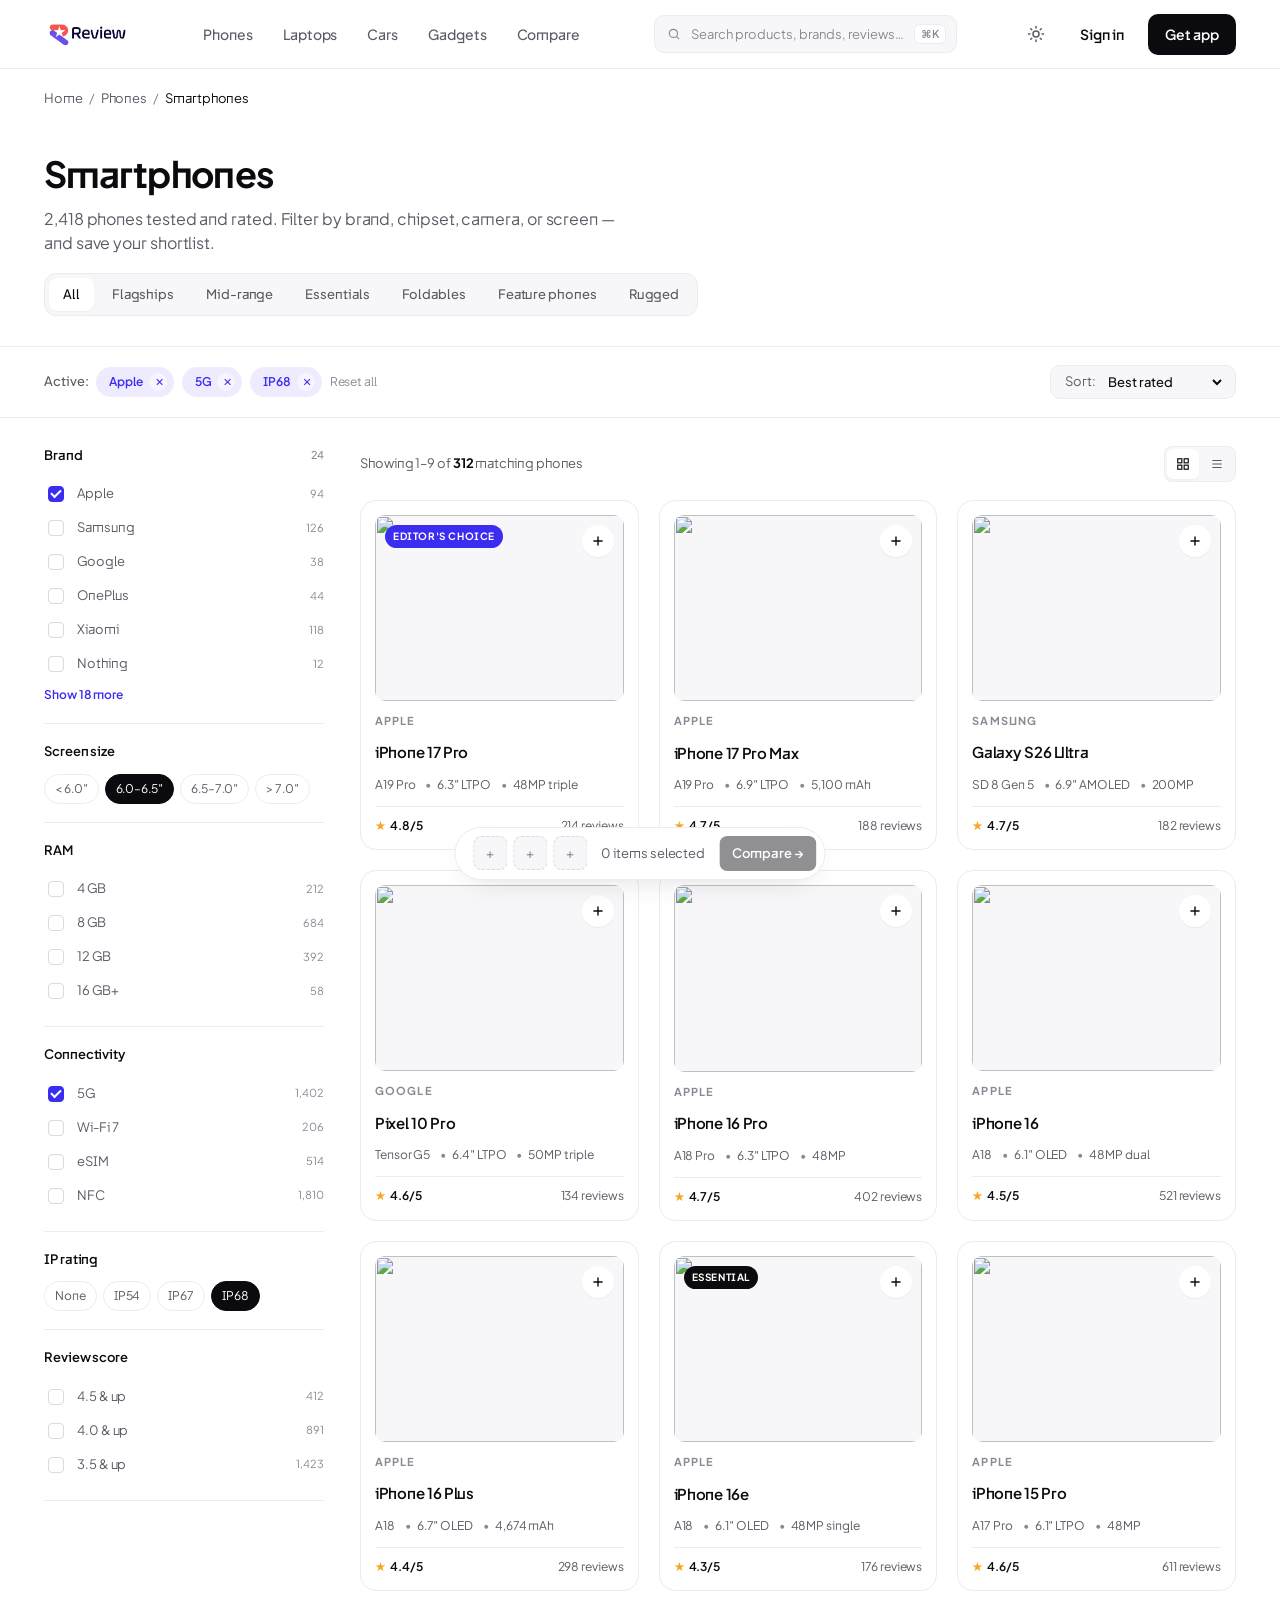
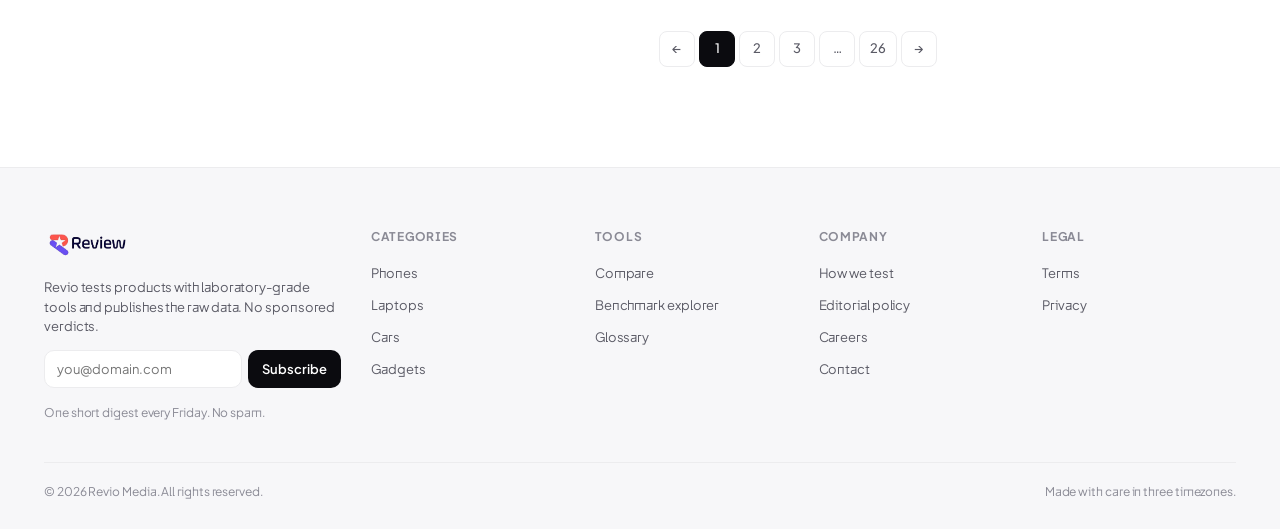
==== category.html @ f2c26a6f "push to live" ====
<!DOCTYPE html>
<html lang="en" data-theme="light">
<head>
<meta charset="UTF-8" />
<meta name="viewport" content="width=device-width, initial-scale=1.0" />
<title>Smartphones — Revio</title>
<link rel="icon" href="logo.png" />
<link rel="preconnect" href="https://fonts.googleapis.com">
<link rel="preconnect" href="https://fonts.gstatic.com" crossorigin>
<link href="https://fonts.googleapis.com/css2?family=Plus+Jakarta+Sans:wght@400;500;600;700;800&family=Inter:wght@400;500;600&display=swap" rel="stylesheet">
<link rel="stylesheet" href="styles.css">
</head>
<body>

<!-- Primary Nav -->
<div class="nav-wrap">
  <div class="container">
    <nav class="primary">
      <a href="index.html" class="brand">
        <img src="logo.png" alt="Revio" class="brand-logo" />
      </a>
      <div class="nav-links">
        <a class="nav-trigger" href="category.html">Phones</a>
        <a class="nav-trigger" href="category.html">Laptops</a>
        <a class="nav-trigger" href="category.html">Cars</a>
        <a class="nav-trigger" href="category.html">Gadgets</a>
        <a class="nav-trigger" href="compare.html">Compare</a>
      </div>
      <button class="search-trigger" aria-label="Open search">
        <svg width="14" height="14" viewBox="0 0 24 24" fill="none" stroke="currentColor" stroke-width="2" stroke-linecap="round"><circle cx="11" cy="11" r="7"/><path d="m20 20-3.5-3.5"/></svg>
        <span class="label">Search products, brands, reviews…</span>
        <span class="kbd">⌘K</span>
      </button>
      <div class="nav-actions">
        <button class="icon-btn" id="themeBtn" aria-label="Toggle theme" title="Toggle theme">
          <svg width="18" height="18" viewBox="0 0 24 24" fill="none" stroke="currentColor" stroke-width="2" stroke-linecap="round"><circle cx="12" cy="12" r="4"/><path d="M12 2v2M12 20v2M4.93 4.93l1.41 1.41M17.66 17.66l1.41 1.41M2 12h2M20 12h2M4.93 19.07l1.41-1.41M17.66 6.34l1.41-1.41"/></svg>
        </button>
        <a href="#" class="btn ghost">Sign in</a>
        <a href="#" class="btn primary">Get app</a>
      </div>
    </nav>
  </div>
</div>

<!-- Breadcrumb -->
<div class="container">
  <nav class="breadcrumb" aria-label="Breadcrumb">
    <a href="index.html">Home</a>
    <span class="sep">/</span>
    <a href="#">Phones</a>
    <span class="sep">/</span>
    <span style="color:var(--text)">Smartphones</span>
  </nav>
</div>

<!-- Category hero -->
<section class="cat-hero">
  <div class="container">
    <div class="row">
      <div>
        <h1>Smartphones</h1>
        <p>2,418 phones tested and rated. Filter by brand, chipset, camera, or screen — and save your shortlist.</p>
      </div>
    </div>
    <div class="tabs" role="tablist">
      <a href="#" class="active">All</a>
      <a href="#">Flagships</a>
      <a href="#">Mid-range</a>
      <a href="#">Essentials</a>
      <a href="#">Foldables</a>
      <a href="#">Feature phones</a>
      <a href="#">Rugged</a>
    </div>
  </div>
</section>

<!-- Filter bar -->
<div class="filter-bar">
  <div class="container" style="display: flex; justify-content: space-between; align-items: center; gap: 20px; width: 100%;">
    <div class="chip-row">
      <span style="font-size: 13px; color: var(--text-muted); font-weight: 500;">Active:</span>
      <span class="chip-active">Apple <button aria-label="Remove">✕</button></span>
      <span class="chip-active">5G <button aria-label="Remove">✕</button></span>
      <span class="chip-active">IP68 <button aria-label="Remove">✕</button></span>
      <a href="#" class="reset">Reset all</a>
    </div>
    <div class="sort">
      <span style="color: var(--text-muted);">Sort:</span>
      <select>
        <option>Best rated</option>
        <option>Newest</option>
        <option>Most compared</option>
      </select>
    </div>
  </div>
</div>

<!-- Body -->
<div class="container">
  <div class="cat-body">

    <aside class="filters">
      <div class="filter-group">
        <h6>Brand <small>24</small></h6>
        <label><span class="left"><input type="checkbox" checked /> Apple</span><span class="count">94</span></label>
        <label><span class="left"><input type="checkbox" /> Samsung</span><span class="count">126</span></label>
        <label><span class="left"><input type="checkbox" /> Google</span><span class="count">38</span></label>
        <label><span class="left"><input type="checkbox" /> OnePlus</span><span class="count">44</span></label>
        <label><span class="left"><input type="checkbox" /> Xiaomi</span><span class="count">118</span></label>
        <label><span class="left"><input type="checkbox" /> Nothing</span><span class="count">12</span></label>
        <a href="#" style="font-size: 12px; color: var(--accent-ink); font-weight: 600;">Show 18 more</a>
      </div>

      <div class="filter-group">
        <h6>Screen size</h6>
        <div class="spec-pills">
          <span class="spec-pill">&lt; 6.0″</span>
          <span class="spec-pill active">6.0–6.5″</span>
          <span class="spec-pill">6.5–7.0″</span>
          <span class="spec-pill">&gt; 7.0″</span>
        </div>
      </div>

      <div class="filter-group">
        <h6>RAM</h6>
        <label><span class="left"><input type="checkbox" /> 4 GB</span><span class="count">212</span></label>
        <label><span class="left"><input type="checkbox" /> 8 GB</span><span class="count">684</span></label>
        <label><span class="left"><input type="checkbox" /> 12 GB</span><span class="count">392</span></label>
        <label><span class="left"><input type="checkbox" /> 16 GB+</span><span class="count">58</span></label>
      </div>

      <div class="filter-group">
        <h6>Connectivity</h6>
        <label><span class="left"><input type="checkbox" checked /> 5G</span><span class="count">1,402</span></label>
        <label><span class="left"><input type="checkbox" /> Wi-Fi 7</span><span class="count">206</span></label>
        <label><span class="left"><input type="checkbox" /> eSIM</span><span class="count">514</span></label>
        <label><span class="left"><input type="checkbox" /> NFC</span><span class="count">1,810</span></label>
      </div>

      <div class="filter-group">
        <h6>IP rating</h6>
        <div class="spec-pills">
          <span class="spec-pill">None</span>
          <span class="spec-pill">IP54</span>
          <span class="spec-pill">IP67</span>
          <span class="spec-pill active">IP68</span>
        </div>
      </div>

      <div class="filter-group">
        <h6>Review score</h6>
        <label><span class="left"><input type="checkbox" /> 4.5 &amp; up</span><span class="count">412</span></label>
        <label><span class="left"><input type="checkbox" /> 4.0 &amp; up</span><span class="count">891</span></label>
        <label><span class="left"><input type="checkbox" /> 3.5 &amp; up</span><span class="count">1,423</span></label>
      </div>
    </aside>

    <!-- Results -->
    <div>
      <div class="results-bar">
        <span>Showing 1–9 of <strong style="color: var(--text);">312</strong> matching phones</span>
        <div class="view-toggle" role="group" aria-label="View mode">
          <button class="active" aria-label="Grid view" title="Grid view">
            <svg width="14" height="14" viewBox="0 0 24 24" fill="none" stroke="currentColor" stroke-width="2"><rect x="3" y="3" width="7" height="7"/><rect x="14" y="3" width="7" height="7"/><rect x="3" y="14" width="7" height="7"/><rect x="14" y="14" width="7" height="7"/></svg>
          </button>
          <button aria-label="List view" title="List view">
            <svg width="14" height="14" viewBox="0 0 24 24" fill="none" stroke="currentColor" stroke-width="2"><path d="M4 6h16M4 12h16M4 18h16"/></svg>
          </button>
        </div>
      </div>

      <div class="card-grid">
        <a href="product.html" class="p-card">
          <div class="img-wrap">
            <span class="ribbon accent">Editor's choice</span>
            <button class="add-compare" data-compare-id="iphone-17-pro" aria-label="Add to compare">
              <svg width="14" height="14" viewBox="0 0 24 24" fill="none" stroke="currentColor" stroke-width="2.4" stroke-linecap="round"><path d="M12 5v14M5 12h14"/></svg>
            </button>
            <img src="https://picsum.photos/seed/iphone17pro/700/500" alt=""/>
          </div>
          <div class="brand">Apple</div>
          <h4>iPhone 17 Pro</h4>
          <div class="specs"><span>A19 Pro</span><span>6.3″ LTPO</span><span>48MP triple</span></div>
          <footer>
            <span class="rating"><span class="star">★</span> 4.8/5</span>
            <span style="font-size: 12px; color: var(--text-muted);">214 reviews</span>
          </footer>
        </a>

        <a href="product.html" class="p-card">
          <div class="img-wrap">
            <button class="add-compare" data-compare-id="iphone-17-pro-max" aria-label="Add to compare">
              <svg width="14" height="14" viewBox="0 0 24 24" fill="none" stroke="currentColor" stroke-width="2.4" stroke-linecap="round"><path d="M12 5v14M5 12h14"/></svg>
            </button>
            <img src="https://picsum.photos/seed/iphone17promax/700/500" alt=""/>
          </div>
          <div class="brand">Apple</div>
          <h4>iPhone 17 Pro Max</h4>
          <div class="specs"><span>A19 Pro</span><span>6.9″ LTPO</span><span>5,100 mAh</span></div>
          <footer>
            <span class="rating"><span class="star">★</span> 4.7/5</span>
            <span style="font-size: 12px; color: var(--text-muted);">188 reviews</span>
          </footer>
        </a>

        <a href="product.html" class="p-card">
          <div class="img-wrap">
            <button class="add-compare" data-compare-id="s26-ultra" aria-label="Add to compare">
              <svg width="14" height="14" viewBox="0 0 24 24" fill="none" stroke="currentColor" stroke-width="2.4" stroke-linecap="round"><path d="M12 5v14M5 12h14"/></svg>
            </button>
            <img src="https://picsum.photos/seed/s26ultra/700/500" alt=""/>
          </div>
          <div class="brand">Samsung</div>
          <h4>Galaxy S26 Ultra</h4>
          <div class="specs"><span>SD 8 Gen 5</span><span>6.9″ AMOLED</span><span>200MP</span></div>
          <footer>
            <span class="rating"><span class="star">★</span> 4.7/5</span>
            <span style="font-size: 12px; color: var(--text-muted);">182 reviews</span>
          </footer>
        </a>

        <a href="product.html" class="p-card">
          <div class="img-wrap">
            <button class="add-compare" data-compare-id="pixel-10-pro" aria-label="Add to compare">
              <svg width="14" height="14" viewBox="0 0 24 24" fill="none" stroke="currentColor" stroke-width="2.4" stroke-linecap="round"><path d="M12 5v14M5 12h14"/></svg>
            </button>
            <img src="https://picsum.photos/seed/pixel10pro/700/500" alt=""/>
          </div>
          <div class="brand">Google</div>
          <h4>Pixel 10 Pro</h4>
          <div class="specs"><span>Tensor G5</span><span>6.4″ LTPO</span><span>50MP triple</span></div>
          <footer>
            <span class="rating"><span class="star">★</span> 4.6/5</span>
            <span style="font-size: 12px; color: var(--text-muted);">134 reviews</span>
          </footer>
        </a>

        <a href="product.html" class="p-card">
          <div class="img-wrap">
            <button class="add-compare" data-compare-id="iphone-16-pro" aria-label="Add to compare">
              <svg width="14" height="14" viewBox="0 0 24 24" fill="none" stroke="currentColor" stroke-width="2.4" stroke-linecap="round"><path d="M12 5v14M5 12h14"/></svg>
            </button>
            <img src="https://picsum.photos/seed/iphone16pro/700/500" alt=""/>
          </div>
          <div class="brand">Apple</div>
          <h4>iPhone 16 Pro</h4>
          <div class="specs"><span>A18 Pro</span><span>6.3″ LTPO</span><span>48MP</span></div>
          <footer>
            <span class="rating"><span class="star">★</span> 4.7/5</span>
            <span style="font-size: 12px; color: var(--text-muted);">402 reviews</span>
          </footer>
        </a>

        <a href="product.html" class="p-card">
          <div class="img-wrap">
            <button class="add-compare" data-compare-id="iphone-16" aria-label="Add to compare">
              <svg width="14" height="14" viewBox="0 0 24 24" fill="none" stroke="currentColor" stroke-width="2.4" stroke-linecap="round"><path d="M12 5v14M5 12h14"/></svg>
            </button>
            <img src="https://picsum.photos/seed/iphone16/700/500" alt=""/>
          </div>
          <div class="brand">Apple</div>
          <h4>iPhone 16</h4>
          <div class="specs"><span>A18</span><span>6.1″ OLED</span><span>48MP dual</span></div>
          <footer>
            <span class="rating"><span class="star">★</span> 4.5/5</span>
            <span style="font-size: 12px; color: var(--text-muted);">521 reviews</span>
          </footer>
        </a>

        <a href="product.html" class="p-card">
          <div class="img-wrap">
            <button class="add-compare" data-compare-id="iphone-16-plus" aria-label="Add to compare">
              <svg width="14" height="14" viewBox="0 0 24 24" fill="none" stroke="currentColor" stroke-width="2.4" stroke-linecap="round"><path d="M12 5v14M5 12h14"/></svg>
            </button>
            <img src="https://picsum.photos/seed/iphone16plus/700/500" alt=""/>
          </div>
          <div class="brand">Apple</div>
          <h4>iPhone 16 Plus</h4>
          <div class="specs"><span>A18</span><span>6.7″ OLED</span><span>4,674 mAh</span></div>
          <footer>
            <span class="rating"><span class="star">★</span> 4.4/5</span>
            <span style="font-size: 12px; color: var(--text-muted);">298 reviews</span>
          </footer>
        </a>

        <a href="product.html" class="p-card">
          <div class="img-wrap">
            <span class="ribbon">Essential</span>
            <button class="add-compare" data-compare-id="iphone-16e" aria-label="Add to compare">
              <svg width="14" height="14" viewBox="0 0 24 24" fill="none" stroke="currentColor" stroke-width="2.4" stroke-linecap="round"><path d="M12 5v14M5 12h14"/></svg>
            </button>
            <img src="https://picsum.photos/seed/iphone16e/700/500" alt=""/>
          </div>
          <div class="brand">Apple</div>
          <h4>iPhone 16e</h4>
          <div class="specs"><span>A18</span><span>6.1″ OLED</span><span>48MP single</span></div>
          <footer>
            <span class="rating"><span class="star">★</span> 4.3/5</span>
            <span style="font-size: 12px; color: var(--text-muted);">176 reviews</span>
          </footer>
        </a>

        <a href="product.html" class="p-card">
          <div class="img-wrap">
            <button class="add-compare" data-compare-id="iphone-15-pro" aria-label="Add to compare">
              <svg width="14" height="14" viewBox="0 0 24 24" fill="none" stroke="currentColor" stroke-width="2.4" stroke-linecap="round"><path d="M12 5v14M5 12h14"/></svg>
            </button>
            <img src="https://picsum.photos/seed/iphone15pro/700/500" alt=""/>
          </div>
          <div class="brand">Apple</div>
          <h4>iPhone 15 Pro</h4>
          <div class="specs"><span>A17 Pro</span><span>6.1″ LTPO</span><span>48MP</span></div>
          <footer>
            <span class="rating"><span class="star">★</span> 4.6/5</span>
            <span style="font-size: 12px; color: var(--text-muted);">611 reviews</span>
          </footer>
        </a>
      </div>

      <div class="pagination">
        <a href="#" aria-label="Previous">←</a>
        <a href="#" class="active">1</a>
        <a href="#">2</a>
        <a href="#">3</a>
        <a href="#">…</a>
        <a href="#">26</a>
        <a href="#" aria-label="Next">→</a>
      </div>
    </div>

  </div>
</div>

<!-- Compare dock -->
<div class="compare-dock" role="region" aria-label="Comparison tray">
  <div class="slots"></div>
  <span class="count-label">0 items selected</span>
  <a href="compare.html" class="btn primary sm dock-cta disabled">Compare →</a>
</div>

<!-- Footer -->
<footer class="site">
  <div class="container">
    <div class="f-grid">
      <div>
        <a href="index.html" class="brand">
          <img src="logo.png" alt="Revio" class="brand-logo" />
        </a>
        <p style="color:var(--text-muted); font-size: 13px; margin-top:12px; max-width: 320px;">
          Revio tests products with laboratory-grade tools and publishes the raw data. No sponsored verdicts.
        </p>
        <div class="newsletter">
          <input placeholder="you@domain.com" />
          <button>Subscribe</button>
        </div>
        <div class="f-tag">One short digest every Friday. No spam.</div>
      </div>
      <div>
        <h5>Categories</h5>
        <ul>
          <li><a href="category.html">Phones</a></li>
          <li><a href="category.html">Laptops</a></li>
          <li><a href="category.html">Cars</a></li>
          <li><a href="category.html">Gadgets</a></li>
        </ul>
      </div>
      <div>
        <h5>Tools</h5>
        <ul>
          <li><a href="compare.html">Compare</a></li>
          <li><a href="#">Benchmark explorer</a></li>
          <li><a href="#">Glossary</a></li>
        </ul>
      </div>
      <div>
        <h5>Company</h5>
        <ul>
          <li><a href="#">How we test</a></li>
          <li><a href="#">Editorial policy</a></li>
          <li><a href="#">Careers</a></li>
          <li><a href="#">Contact</a></li>
        </ul>
      </div>
      <div>
        <h5>Legal</h5>
        <ul>
          <li><a href="#">Terms</a></li>
          <li><a href="#">Privacy</a></li>
        </ul>
      </div>
    </div>
    <div class="f-bottom">
      <span>© 2026 Revio Media. All rights reserved.</span>
      <span>Made with care in three timezones.</span>
    </div>
  </div>
</footer>

<script src="app.js"></script>
</body>
</html>
---- styles.css ----
/* ================================================================
   Revio · Shared stylesheet
   Premium SaaS-style review platform
   ================================================================ */

/* ---------- Tokens ---------- */
:root {
  --bg: #ffffff;
  --bg-muted: #f7f7f9;
  --bg-subtle: #fbfbfc;
  --bg-elevated: #ffffff;
  --border: #ececee;
  --border-strong: #d9d9de;
  --text: #0b0b0f;
  --text-muted: #5b5b66;
  --text-subtle: #8a8a95;
  --accent: #6a5cff;
  --accent-soft: #eeebff;
  --accent-ink: #3b2df0;
  --success: #0f9d58;
  --success-soft: #e8f6ef;
  --danger: #dc2626;
  --danger-soft: #fdecec;
  --warn: #d97706;
  --chip: #f3f3f6;
  --star: #f5a623;
  --shadow-xs: 0 1px 2px rgba(16,16,24,.04);
  --shadow-sm: 0 1px 2px rgba(16,16,24,.04), 0 1px 1px rgba(16,16,24,.03);
  --shadow-md: 0 12px 32px -14px rgba(16,16,24,.14), 0 4px 10px -6px rgba(16,16,24,.06);
  --shadow-lg: 0 30px 60px -24px rgba(16,16,24,.22), 0 12px 24px -14px rgba(16,16,24,.1);
  --radius-sm: 8px;
  --radius: 10px;
  --radius-md: 12px;
  --radius-lg: 16px;
  --radius-xl: 20px;
}
[data-theme="dark"] {
  --bg: #0a0a0e;
  --bg-muted: #111116;
  --bg-subtle: #0f0f14;
  --bg-elevated: #14141b;
  --border: #23232c;
  --border-strong: #2f2f3a;
  --text: #f3f3f6;
  --text-muted: #a2a2ac;
  --text-subtle: #6f6f7a;
  --accent: #8b7eff;
  --accent-soft: #1a1530;
  --accent-ink: #b3a9ff;
  --chip: #1a1a22;
  --success-soft: #0f2a1e;
  --danger-soft: #2a1212;
  --shadow-sm: 0 1px 2px rgba(0,0,0,.4);
  --shadow-md: 0 20px 40px -20px rgba(0,0,0,.6);
  --shadow-lg: 0 30px 60px -24px rgba(0,0,0,.7);
}

* { box-sizing: border-box; }
html, body { margin: 0; padding: 0; }
body {
  font-family: 'Plus Jakarta Sans', 'Inter', system-ui, -apple-system, Segoe UI, Roboto, sans-serif;
  background: var(--bg);
  color: var(--text);
  -webkit-font-smoothing: antialiased;
  line-height: 1.5;
  font-feature-settings: "cv02", "cv03", "cv04", "cv11", "ss01";
  letter-spacing: -0.005em;
}
a { color: inherit; text-decoration: none; }
button { font-family: inherit; cursor: pointer; border: none; background: none; color: inherit; }
img { display: block; max-width: 100%; }
h1, h2, h3, h4, h5 { letter-spacing: -0.02em; }

.container { width: 100%; max-width: 1240px; margin: 0 auto; padding: 0 24px; }
.container-wide { width: 100%; max-width: 1360px; margin: 0 auto; padding: 0 24px; }

/* ---------- Announcement strip ---------- */
.announce {
  border-bottom: 1px solid var(--border);
  background: var(--bg-muted);
  font-size: 13px;
  color: var(--text-muted);
}
.announce .inner {
  display: flex; align-items: center; justify-content: space-between;
  height: 36px;
}
.announce .left { display: flex; align-items: center; gap: 10px; }
.announce .pill {
  font-size: 11px; font-weight: 700; letter-spacing: .04em;
  background: var(--accent-soft); color: var(--accent-ink);
  padding: 3px 8px; border-radius: 999px;
}
.announce .right { display: flex; gap: 18px; }
.announce a:hover { color: var(--text); }

/* ---------- Nav ---------- */
.nav-wrap {
  position: sticky; top: 0; z-index: 60;
  background: rgba(255,255,255,.82);
  backdrop-filter: saturate(160%) blur(16px);
  -webkit-backdrop-filter: saturate(160%) blur(16px);
  border-bottom: 1px solid var(--border);
}
[data-theme="dark"] .nav-wrap { background: rgba(10,10,14,.8); }

nav.primary {
  position: relative;
  display: flex; align-items: center; justify-content: space-between;
  height: 68px;
}
.brand { display: inline-flex; align-items: center; gap: 10px; font-weight: 700; letter-spacing: -.02em; }
.brand-logo {
  height: 32px; width: auto; display: block;
}
footer.site .brand-logo { height: 32px; }
[data-theme="dark"] .brand-logo { filter: brightness(0) invert(1); }
.brand-name { font-size: 17px; font-weight: 700; }
.brand-name span { color: var(--text-subtle); font-weight: 500; }

.nav-links { display: flex; align-items: stretch; gap: 2px; }
.nav-item { position: static; display: flex; align-items: center; }
.nav-trigger {
  display: inline-flex; align-items: center; gap: 6px;
  padding: 9px 14px; border-radius: 10px;
  font-size: 14px; font-weight: 500; color: var(--text-muted);
  transition: background .15s ease, color .15s ease;
}
.nav-trigger:hover, .nav-item:hover .nav-trigger { background: var(--bg-muted); color: var(--text); }
.nav-trigger svg.caret { transition: transform .2s ease; }
.nav-item:hover .nav-trigger svg.caret { transform: rotate(180deg); }

.nav-actions { display: flex; align-items: center; gap: 8px; }
.search-trigger {
  display: inline-flex; align-items: center; gap: 10px;
  background: var(--bg-muted);
  border: 1px solid var(--border);
  border-radius: 10px;
  padding: 8px 10px 8px 12px;
  font-size: 13px; color: var(--text-subtle);
  min-width: 280px;
  transition: border-color .15s, background .15s;
  font-family: inherit;
}
.search-trigger:hover { border-color: var(--border-strong); }
.search-trigger .kbd {
  margin-left: auto;
  font-size: 11px; font-weight: 600; color: var(--text-subtle);
  background: var(--bg); border: 1px solid var(--border);
  padding: 2px 6px; border-radius: 6px;
}
.icon-btn {
  width: 38px; height: 38px; display: inline-grid; place-items: center;
  border-radius: 10px; color: var(--text-muted);
  transition: background .15s, color .15s;
}
.icon-btn:hover { background: var(--bg-muted); color: var(--text); }

.btn {
  display: inline-flex; align-items: center; justify-content: center; gap: 6px;
  padding: 9px 16px; border-radius: 10px;
  font-size: 14px; font-weight: 600; letter-spacing: -.005em;
  transition: transform .05s ease, background .15s, color .15s, border-color .15s, box-shadow .15s;
  border: 1px solid transparent;
}
.btn:active { transform: translateY(1px); }
.btn.ghost { color: var(--text); }
.btn.ghost:hover { background: var(--bg-muted); }
.btn.outline { border-color: var(--border-strong); color: var(--text); }
.btn.outline:hover { background: var(--bg-muted); }
.btn.primary { background: var(--text); color: var(--bg); }
.btn.primary:hover { background: var(--accent-ink); color: #fff; }
.btn.accent { background: var(--accent-ink); color: #fff; }
.btn.accent:hover { filter: brightness(1.1); box-shadow: 0 10px 24px -10px rgba(59,45,240,.45); }
.btn.sm { padding: 7px 12px; font-size: 13px; border-radius: 8px; }
.btn.lg { padding: 12px 22px; font-size: 15px; border-radius: 12px; }

/* ---------- Mega menu (premium Stripe/Linear style) ---------- */
.mega {
  position: absolute; left: 0; transform: translate(0, -6px);
  top: calc(100% + 12px);
  background: var(--bg-elevated);
  border: 1px solid var(--border);
  border-radius: var(--radius-xl);
  box-shadow: var(--shadow-lg);
  opacity: 0; pointer-events: none;
  transition: opacity .2s ease, transform .2s ease;
  overflow: hidden;
}
.mega.wide { width: min(980px, calc(100vw - 48px)); }
.mega::before {
  /* Invisible bridge so mouse travel into panel does not close it */
  content: ""; position: absolute; top: -14px; left: 0; right: 0; height: 14px;
}
.nav-item:hover .mega,
.nav-item:focus-within .mega { opacity: 1; pointer-events: auto; transform: translate(0, 0); }

.mega-body {
  display: grid; grid-template-columns: 1.4fr 1fr;
}
.mega-left {
  padding: 22px 24px;
  display: grid; grid-template-columns: 1fr 1fr; gap: 6px 24px;
}
.mega-col h4 {
  font-size: 11px; text-transform: uppercase; letter-spacing: .09em;
  color: var(--text-subtle); margin: 10px 10px 8px; font-weight: 700;
}
.mega-link {
  display: grid; grid-template-columns: 36px 1fr; gap: 12px; align-items: start;
  padding: 10px; border-radius: 10px;
  transition: background .15s;
}
.mega-link:hover { background: var(--bg-muted); }
.mega-link .ico {
  width: 36px; height: 36px; border-radius: 10px;
  background: var(--bg-muted); color: var(--text);
  display: grid; place-items: center;
  border: 1px solid var(--border);
  transition: background .15s, color .15s, border-color .15s;
}
.mega-link:hover .ico { background: var(--accent-soft); color: var(--accent-ink); border-color: transparent; }
.mega-link .body { min-width: 0; }
.mega-link .title {
  font-size: 14px; font-weight: 600; color: var(--text);
  display: flex; align-items: center; gap: 8px;
}
.mega-link .desc {
  font-size: 12px; color: var(--text-muted); margin-top: 2px;
  display: -webkit-box; -webkit-line-clamp: 1; -webkit-box-orient: vertical; overflow: hidden;
}
.badge-new {
  font-size: 10px; font-weight: 700; letter-spacing: .05em;
  color: var(--accent-ink); background: var(--accent-soft);
  padding: 2px 6px; border-radius: 999px;
}
.badge-hot {
  font-size: 10px; font-weight: 700; letter-spacing: .05em;
  color: #a3471c; background: #fff0e0;
  padding: 2px 6px; border-radius: 999px;
}
[data-theme="dark"] .badge-hot { color: #ffaf70; background: #2b1a0c; }

.mega-right {
  background: var(--bg-subtle);
  border-left: 1px solid var(--border);
  padding: 22px;
  display: flex; flex-direction: column; gap: 14px;
}
.feature-card {
  position: relative; overflow: hidden;
  border-radius: 14px; border: 1px solid var(--border);
  aspect-ratio: 16/10; background: var(--bg-muted);
  display: block;
}
.feature-card img {
  width: 100%; height: 100%; object-fit: cover;
  transition: transform .5s ease;
}
.feature-card:hover img { transform: scale(1.04); }
.feature-card .overlay {
  position: absolute; inset: 0;
  background: linear-gradient(180deg, rgba(0,0,0,0) 35%, rgba(0,0,0,.8));
}
.feature-card .meta {
  position: absolute; left: 16px; right: 16px; bottom: 14px; color: #fff;
}
.feature-card .meta .tag {
  font-size: 10px; font-weight: 700; letter-spacing: .08em; text-transform: uppercase;
  background: rgba(255,255,255,.18); backdrop-filter: blur(8px);
  padding: 4px 8px; border-radius: 999px; display: inline-block; margin-bottom: 8px;
}
.feature-card .meta h5 { margin: 0; font-size: 15px; font-weight: 600; }
.feature-card .meta p { margin: 3px 0 0; font-size: 12px; opacity: .82; }

.mini-list {
  list-style: none; padding: 0; margin: 0; display: grid; gap: 4px;
}
.mini-list a {
  display: flex; align-items: center; justify-content: space-between; gap: 10px;
  padding: 7px 10px; border-radius: 8px;
  font-size: 13px; color: var(--text-muted);
}
.mini-list a:hover { background: var(--bg-muted); color: var(--text); }
.mini-list a small { color: var(--text-subtle); font-size: 11px; }

.mega-foot {
  border-top: 1px solid var(--border);
  padding: 12px 24px;
  display: flex; align-items: center; justify-content: space-between;
  background: var(--bg-subtle);
  font-size: 13px;
}
.mega-foot .links { display: flex; gap: 18px; color: var(--text-muted); }
.mega-foot .links a:hover { color: var(--text); }
.mega-foot .viewall {
  display: inline-flex; align-items: center; gap: 6px;
  color: var(--accent-ink); font-weight: 600;
}

/* ---------- Hero ---------- */
.hero { padding: 80px 0 36px; text-align: center; }
.hero .eyebrow {
  display: inline-flex; align-items: center; gap: 8px;
  font-size: 12px; font-weight: 600;
  padding: 5px 12px; border-radius: 999px;
  background: var(--bg-muted); border: 1px solid var(--border);
  color: var(--text-muted);
}
.hero .eyebrow .dot { width: 6px; height: 6px; border-radius: 999px; background: var(--success); box-shadow: 0 0 0 3px rgba(15,157,88,.18); }
.hero h1 {
  font-size: clamp(38px, 6.2vw, 68px);
  line-height: 1.04; letter-spacing: -.035em;
  margin: 22px auto 14px; max-width: 860px; font-weight: 700;
}
.hero h1 em { font-style: normal; color: var(--accent-ink); }
.hero p.lede {
  font-size: 17px; color: var(--text-muted);
  max-width: 620px; margin: 0 auto 30px;
}
.hero-search {
  display: flex; align-items: center; gap: 8px;
  max-width: 660px; margin: 0 auto;
  background: var(--bg-elevated); border: 1px solid var(--border);
  border-radius: 14px; padding: 10px 10px 10px 18px;
  box-shadow: var(--shadow-sm);
}
.hero-search input {
  flex: 1; border: 0; outline: 0; background: transparent;
  font-size: 15px; color: var(--text); font-family: inherit;
}
.hero-search input::placeholder { color: var(--text-subtle); }
.hero-trending {
  margin-top: 20px; font-size: 13px; color: var(--text-muted);
  display: flex; justify-content: center; align-items: center; gap: 10px; flex-wrap: wrap;
}
.hero-trending .chip {
  background: var(--chip); padding: 6px 11px; border-radius: 999px;
  color: var(--text); font-weight: 500;
}
.hero-trending .chip:hover { background: var(--accent-soft); color: var(--accent-ink); }

/* ---------- Sections ---------- */
section { padding: 56px 0; }
.sec-head {
  display: flex; align-items: end; justify-content: space-between;
  margin-bottom: 26px; gap: 20px;
}
.sec-head h2 { font-size: 26px; font-weight: 700; letter-spacing: -.025em; margin: 0; }
.sec-head p { margin: 4px 0 0; color: var(--text-muted); font-size: 14px; }
.sec-head a.more { font-size: 13px; font-weight: 600; color: var(--text-muted); }
.sec-head a.more:hover { color: var(--text); }

/* ---------- Category grid ---------- */
.cat-grid { display: grid; grid-template-columns: repeat(4, 1fr); gap: 14px; }
.cat-card {
  position: relative; overflow: hidden;
  background: var(--bg-elevated);
  border: 1px solid var(--border); border-radius: var(--radius-lg);
  padding: 18px; display: flex; flex-direction: column; gap: 16px;
  aspect-ratio: 5/4;
  transition: border-color .18s, transform .18s;
}
.cat-card:hover { border-color: var(--border-strong); transform: translateY(-2px); }
.cat-card .ico {
  width: 42px; height: 42px; border-radius: 12px;
  background: var(--accent-soft); color: var(--accent-ink);
  display: grid; place-items: center;
}
.cat-card h3 { margin: 0; font-size: 16px; font-weight: 600; }
.cat-card small { color: var(--text-subtle); font-size: 12px; }
.cat-card .thumb {
  margin-top: auto; border-radius: 10px; overflow: hidden;
  background: var(--bg-muted); aspect-ratio: 16/9;
}
.cat-card .thumb img { width: 100%; height: 100%; object-fit: cover; }

/* ---------- Product cards ---------- */
.card-row { display: grid; grid-template-columns: repeat(4, 1fr); gap: 16px; }
.card-grid { display: grid; grid-template-columns: repeat(3, 1fr); gap: 20px; }
.p-card {
  background: var(--bg-elevated);
  border: 1px solid var(--border); border-radius: var(--radius-lg);
  padding: 14px; display: flex; flex-direction: column; gap: 12px;
  transition: border-color .18s, transform .18s, box-shadow .18s;
}
.p-card:hover { border-color: var(--border-strong); box-shadow: var(--shadow-md); transform: translateY(-2px); }
.p-card .img-wrap {
  background: var(--bg-muted); border-radius: 10px; overflow: hidden;
  aspect-ratio: 4/3;
  position: relative;
}
.p-card .img-wrap img { width: 100%; height: 100%; object-fit: cover; }
.p-card .brand {
  font-size: 11px; letter-spacing: .1em; text-transform: uppercase;
  color: var(--text-subtle); font-weight: 700;
}
.p-card h4 { margin: 0; font-size: 15px; font-weight: 600; }
.p-card .specs {
  font-size: 12px; color: var(--text-muted);
  display: flex; flex-wrap: wrap; gap: 4px 10px;
}
.p-card .specs span::before { content: "•"; margin-right: 6px; color: var(--text-subtle); }
.p-card .specs span:first-child::before { content: ""; margin: 0; }
.p-card footer {
  display: flex; align-items: center; justify-content: space-between;
  padding-top: 10px; border-top: 1px solid var(--border);
}
.rating {
  display: inline-flex; align-items: center; gap: 4px;
  font-size: 12px; font-weight: 600; color: var(--text);
}
.rating .star { color: var(--star); }
.p-card .price { font-size: 13px; font-weight: 700; }

.p-card .ribbon {
  position: absolute; top: 10px; left: 10px;
  background: var(--text); color: var(--bg);
  font-size: 10px; font-weight: 700; letter-spacing: .06em; text-transform: uppercase;
  padding: 4px 8px; border-radius: 999px;
}
.p-card .ribbon.accent { background: var(--accent-ink); color: #fff; }
.p-card .ribbon.drop { background: var(--success); color: #fff; }

/* ---------- Collections ---------- */
.collections { display: grid; grid-template-columns: repeat(3, 1fr); gap: 16px; }
.coll {
  position: relative; overflow: hidden; border-radius: var(--radius-lg);
  aspect-ratio: 3/2; border: 1px solid var(--border);
}
.coll img { width: 100%; height: 100%; object-fit: cover; transition: transform .5s; }
.coll:hover img { transform: scale(1.04); }
.coll .overlay {
  position: absolute; inset: 0;
  background: linear-gradient(180deg, rgba(0,0,0,.05) 30%, rgba(0,0,0,.75));
}
.coll .inner {
  position: absolute; inset: auto 0 0 0; padding: 18px; color: #fff;
}
.coll .count { font-size: 11px; letter-spacing: .08em; text-transform: uppercase; opacity: .85; }
.coll h3 { margin: 4px 0 0; font-size: 18px; font-weight: 600; }

/* ---------- Promotional banner ---------- */
.promo-banner {
  position: relative; display: block;
  border-radius: var(--radius-xl);
  overflow: hidden;
  aspect-ratio: 21/8;
  color: #fff;
  isolation: isolate;
  box-shadow: var(--shadow-md);
}
.promo-banner .promo-bg {
  position: absolute; inset: 0; z-index: 0;
}
.promo-banner .promo-bg img {
  width: 100%; height: 100%; object-fit: cover;
  transition: transform .8s ease;
}
.promo-banner:hover .promo-bg img { transform: scale(1.04); }
.promo-banner .promo-bg::after {
  content: ""; position: absolute; inset: 0;
  background:
    radial-gradient(120% 100% at 0% 50%, rgba(10,10,20,.88) 0%, rgba(10,10,20,.5) 50%, rgba(10,10,20,.2) 100%),
    linear-gradient(135deg, rgba(59,45,240,.55), rgba(255,138,194,.25));
}
.promo-banner .promo-content {
  position: relative; z-index: 1;
  display: flex; flex-direction: column; justify-content: center;
  padding: 52px 56px; max-width: 620px; height: 100%;
}
.promo-tag {
  display: inline-flex; align-items: center; gap: 6px;
  font-size: 11px; letter-spacing: .14em; text-transform: uppercase;
  background: rgba(255,255,255,.16);
  backdrop-filter: blur(8px); -webkit-backdrop-filter: blur(8px);
  padding: 6px 12px; border-radius: 999px;
  width: fit-content; font-weight: 700; margin-bottom: 16px;
  border: 1px solid rgba(255,255,255,.14);
}
.promo-tag .dot { width: 6px; height: 6px; border-radius: 50%; background: #0f9d58; box-shadow: 0 0 0 3px rgba(15,157,88,.25); }
.promo-banner h2 {
  font-size: clamp(24px, 3vw, 40px);
  letter-spacing: -.03em; line-height: 1.1;
  margin: 0 0 10px; font-weight: 700; color: #fff;
}
.promo-banner p {
  margin: 0 0 22px;
  font-size: 15px; color: rgba(255,255,255,.82);
  max-width: 480px;
}
.promo-cta {
  display: inline-flex; align-items: center; gap: 8px;
  padding: 11px 18px; border-radius: 10px;
  background: #fff; color: var(--text);
  font-weight: 600; font-size: 14px;
  width: fit-content;
  transition: transform .18s ease, gap .18s ease;
  box-shadow: 0 10px 30px -10px rgba(0,0,0,.4);
}
.promo-banner:hover .promo-cta { gap: 12px; }
.promo-cta svg { transition: transform .18s ease; }
.promo-banner:hover .promo-cta svg { transform: translateX(2px); }

@media (max-width: 760px) {
  .promo-banner { aspect-ratio: auto; }
  .promo-banner .promo-content { padding: 36px 24px; max-width: 100%; }
  .promo-banner h2 { font-size: 24px; }
  .promo-banner p { font-size: 14px; }
  .promo-banner .promo-bg::after {
    background:
      linear-gradient(180deg, rgba(10,10,20,.3) 0%, rgba(10,10,20,.85) 70%),
      linear-gradient(135deg, rgba(59,45,240,.6), rgba(255,138,194,.2));
  }
}

/* ---------- Compare teaser ---------- */
.compare-teaser {
  background: var(--bg-muted);
  border: 1px solid var(--border); border-radius: var(--radius-lg);
  padding: 34px; display: grid; grid-template-columns: 1.1fr 1fr; gap: 30px; align-items: center;
}
.compare-teaser h2 { margin: 0 0 8px; font-size: 28px; letter-spacing: -.025em; }
.compare-teaser p { margin: 0 0 22px; color: var(--text-muted); max-width: 440px; }
.compare-visual {
  background: var(--bg-elevated); border: 1px solid var(--border);
  border-radius: 14px; padding: 14px;
  display: grid; grid-template-columns: 1fr 1fr 1fr; gap: 10px;
  box-shadow: var(--shadow-sm);
}
.compare-visual .col {
  border: 1px solid var(--border); border-radius: 10px; padding: 12px; background: var(--bg);
  text-align: center; font-size: 12px;
}
.compare-visual .col .ph { width: 46px; height: 46px; margin: 0 auto 8px; border-radius: 10px; background: var(--bg-muted); }
.compare-visual .col strong { display: block; font-size: 13px; font-weight: 600; margin-bottom: 8px; }
.compare-visual .col .good { color: var(--success); font-weight: 700; }
.compare-visual .col .bad { color: var(--danger); font-weight: 700; }

/* ---------- Footer ---------- */
footer.site {
  border-top: 1px solid var(--border);
  background: var(--bg-muted);
  padding: 60px 0 28px;
  margin-top: 40px;
}
.f-grid { display: grid; grid-template-columns: 1.5fr 1fr 1fr 1fr 1fr; gap: 30px; }
.f-grid h5 {
  font-size: 12px; letter-spacing: .06em; text-transform: uppercase;
  color: var(--text-subtle); margin: 0 0 14px; font-weight: 700;
}
.f-grid ul { list-style: none; margin: 0; padding: 0; display: grid; gap: 8px; }
.f-grid ul a { font-size: 13px; color: var(--text-muted); }
.f-grid ul a:hover { color: var(--text); }
.f-tag { margin-top: 16px; font-size: 12px; color: var(--text-subtle); }
.f-bottom {
  margin-top: 40px; padding-top: 20px; border-top: 1px solid var(--border);
  display: flex; justify-content: space-between; align-items: center;
  font-size: 12px; color: var(--text-subtle);
}
.newsletter { display: flex; gap: 6px; margin-top: 12px; max-width: 340px; }
.newsletter input {
  flex: 1; padding: 10px 12px; border-radius: 10px;
  border: 1px solid var(--border); background: var(--bg);
  font-size: 13px; color: var(--text); outline: none; font-family: inherit;
}
.newsletter button {
  padding: 10px 14px; border-radius: 10px;
  background: var(--text); color: var(--bg); font-size: 13px; font-weight: 600;
}

/* ---------- Compare dock ---------- */
.compare-dock {
  position: fixed; bottom: 20px; left: 50%; transform: translateX(-50%);
  background: var(--bg-elevated); border: 1px solid var(--border);
  border-radius: 999px; padding: 8px 8px 8px 18px;
  display: inline-flex; align-items: center; gap: 14px;
  box-shadow: var(--shadow-md); z-index: 40;
  font-size: 13px;
}
.compare-dock .slots { display: flex; gap: 6px; }
.compare-dock .slot {
  width: 34px; height: 34px; border-radius: 8px;
  background: var(--bg-muted); border: 1px dashed var(--border-strong);
  display: grid; place-items: center; font-size: 13px; color: var(--text-subtle);
  overflow: hidden; position: relative; cursor: pointer;
  font-weight: 500;
}
.compare-dock .slot img { width: 100%; height: 100%; object-fit: cover; }
.compare-dock .slot.filled { border-style: solid; }
.compare-dock .slot .slot-x {
  position: absolute; top: -5px; right: -5px;
  width: 16px; height: 16px; border-radius: 50%;
  background: var(--text); color: var(--bg);
  display: none; align-items: center; justify-content: center;
  font-size: 11px; font-weight: 700; line-height: 1;
}
.compare-dock .slot.filled:hover .slot-x { display: flex; }
.compare-dock .count-label { color: var(--text-muted); transition: color .2s; }
.compare-dock .dock-cta.disabled { opacity: .45; pointer-events: none; }

/* ---------- Add-to-compare button (corner on p-card) ---------- */
.add-compare {
  position: absolute; top: 10px; right: 10px; z-index: 3;
  width: 32px; height: 32px; border-radius: 999px;
  background: rgba(255,255,255,.92);
  color: var(--text);
  border: 1px solid rgba(255,255,255,.6);
  box-shadow: var(--shadow-sm);
  display: grid; place-items: center;
  cursor: pointer;
  transition: background .15s, color .15s, transform .15s;
  backdrop-filter: blur(6px);
}
[data-theme="dark"] .add-compare {
  background: rgba(20,20,27,.9);
  border-color: rgba(255,255,255,.08);
}
.add-compare:hover { background: var(--text); color: var(--bg); transform: scale(1.08); }
.add-compare.in-compare {
  background: var(--accent-ink); color: #fff; border-color: var(--accent-ink);
}
.add-compare svg { transition: transform .18s; }
.add-compare.in-compare svg { transform: rotate(45deg); }

/* =================================================================
   CATEGORY PAGE
   ================================================================= */
.breadcrumb {
  display: flex; gap: 6px; align-items: center;
  font-size: 13px; color: var(--text-subtle); padding: 20px 0 0;
}
.breadcrumb a { color: var(--text-muted); }
.breadcrumb a:hover { color: var(--text); }
.breadcrumb .sep { color: var(--text-subtle); }

.cat-hero {
  padding: 28px 0 30px;
  border-bottom: 1px solid var(--border);
}
.cat-hero .row { display: flex; align-items: end; justify-content: space-between; gap: 20px; flex-wrap: wrap; }
.cat-hero h1 { font-size: 36px; margin: 10px 0 6px; font-weight: 700; }
.cat-hero p { color: var(--text-muted); max-width: 600px; margin: 0; }
.cat-hero .tabs {
  display: flex; gap: 4px; margin-top: 18px;
  background: var(--bg-muted);
  border: 1px solid var(--border); border-radius: 12px; padding: 4px;
  width: fit-content;
}
.cat-hero .tabs a {
  padding: 7px 14px; font-size: 13px; font-weight: 500;
  color: var(--text-muted); border-radius: 8px;
}
.cat-hero .tabs a:hover { color: var(--text); }
.cat-hero .tabs a.active { background: var(--bg-elevated); color: var(--text); box-shadow: var(--shadow-xs); }

.filter-bar {
  display: flex; align-items: center; justify-content: space-between;
  gap: 10px; padding: 18px 0; border-bottom: 1px solid var(--border);
  position: sticky; top: 69px; background: var(--bg); z-index: 20;
}
.chip-row { display: flex; gap: 8px; flex-wrap: wrap; align-items: center; }
.chip-active {
  display: inline-flex; align-items: center; gap: 6px;
  background: var(--accent-soft); color: var(--accent-ink);
  border: 1px solid transparent; border-radius: 999px;
  padding: 5px 6px 5px 12px; font-size: 12px; font-weight: 600;
}
.chip-active button {
  width: 18px; height: 18px; border-radius: 999px;
  background: rgba(255,255,255,.5); color: var(--accent-ink);
  display: grid; place-items: center; font-size: 11px;
}
[data-theme="dark"] .chip-active button { background: rgba(0,0,0,.3); }
.reset { font-size: 12px; color: var(--text-subtle); }
.reset:hover { color: var(--text); }

.sort {
  display: inline-flex; align-items: center; gap: 8px;
  background: var(--bg-muted); border: 1px solid var(--border);
  border-radius: 10px; padding: 6px 10px 6px 14px; font-size: 13px;
}
.sort select {
  background: transparent; border: 0; font-family: inherit; font-size: 13px;
  color: var(--text); outline: 0; font-weight: 500;
}

.cat-body {
  display: grid; grid-template-columns: 280px 1fr; gap: 36px; padding: 28px 0 60px;
}
.filters { position: sticky; top: 140px; align-self: start; }
.filter-group { padding: 18px 0; border-bottom: 1px solid var(--border); }
.filter-group:first-child { padding-top: 0; }
.filter-group h6 {
  font-size: 13px; font-weight: 600; margin: 0 0 12px;
  display: flex; justify-content: space-between; align-items: center;
}
.filter-group h6 small { color: var(--text-subtle); font-weight: 500; }
.filter-group label {
  display: flex; align-items: center; justify-content: space-between;
  padding: 6px 0; font-size: 13px; color: var(--text-muted); cursor: pointer;
}
.filter-group label:hover { color: var(--text); }
.filter-group label .left { display: flex; align-items: center; gap: 10px; }
.filter-group label input[type="checkbox"] {
  appearance: none; width: 16px; height: 16px; border-radius: 4px;
  border: 1.5px solid var(--border-strong); background: var(--bg); cursor: pointer;
  display: grid; place-items: center;
}
.filter-group label input[type="checkbox"]:checked {
  background: var(--accent-ink); border-color: var(--accent-ink);
}
.filter-group label input[type="checkbox"]:checked::after {
  content: ""; width: 4px; height: 8px; border: 2px solid #fff;
  border-top: 0; border-left: 0; transform: rotate(45deg) translate(-1px, -1px);
}
.filter-group label .count { font-size: 11px; color: var(--text-subtle); }

.range-input {
  display: flex; gap: 8px; margin-top: 6px;
}
.range-input input {
  width: 100%; padding: 8px 10px; border-radius: 8px;
  border: 1px solid var(--border); background: var(--bg);
  font-size: 13px; font-family: inherit; color: var(--text); outline: 0;
}
.range-input input:focus { border-color: var(--accent); }

.spec-pills { display: flex; flex-wrap: wrap; gap: 6px; }
.spec-pill {
  font-size: 12px; padding: 5px 10px; border-radius: 999px;
  border: 1px solid var(--border); color: var(--text-muted); background: var(--bg);
  cursor: pointer;
}
.spec-pill:hover { border-color: var(--border-strong); color: var(--text); }
.spec-pill.active { background: var(--text); color: var(--bg); border-color: var(--text); }

.results-bar {
  display: flex; justify-content: space-between; align-items: center;
  margin-bottom: 18px; font-size: 13px; color: var(--text-muted);
}
.view-toggle { display: flex; gap: 2px; border: 1px solid var(--border); border-radius: 8px; padding: 2px; background: var(--bg-muted); }
.view-toggle button {
  width: 32px; height: 30px; display: grid; place-items: center;
  border-radius: 6px; color: var(--text-muted);
}
.view-toggle button.active { background: var(--bg-elevated); color: var(--text); box-shadow: var(--shadow-xs); }

.pagination { display: flex; justify-content: center; gap: 4px; margin-top: 40px; }
.pagination a {
  min-width: 36px; height: 36px; padding: 0 10px;
  display: inline-grid; place-items: center;
  border: 1px solid var(--border); border-radius: 8px;
  font-size: 13px; font-weight: 500; color: var(--text-muted);
}
.pagination a:hover { border-color: var(--border-strong); color: var(--text); }
.pagination a.active { background: var(--text); color: var(--bg); border-color: var(--text); }

/* =================================================================
   DETAIL PAGE
   ================================================================= */
.prod-subnav {
  position: sticky; top: 68px; z-index: 40;
  background: rgba(255,255,255,.85);
  backdrop-filter: saturate(160%) blur(14px);
  -webkit-backdrop-filter: saturate(160%) blur(14px);
  border-bottom: 1px solid var(--border);
}
[data-theme="dark"] .prod-subnav { background: rgba(10,10,14,.82); }
.prod-subnav .inner {
  display: flex; align-items: center; justify-content: space-between;
  height: 56px; gap: 20px;
}
.prod-subnav .lhs { display: flex; align-items: center; gap: 14px; min-width: 0; }
.prod-subnav .thumb {
  width: 34px; height: 34px; border-radius: 8px; overflow: hidden;
  background: var(--bg-muted); flex-shrink: 0;
}
.prod-subnav .thumb img { width: 100%; height: 100%; object-fit: cover; }
.prod-subnav .title { font-size: 15px; font-weight: 600; white-space: nowrap; overflow: hidden; text-overflow: ellipsis; }
.prod-subnav .anchors { display: flex; gap: 4px; }
.prod-subnav .anchors a {
  padding: 7px 12px; font-size: 13px; color: var(--text-muted);
  border-radius: 8px; font-weight: 500;
}
.prod-subnav .anchors a:hover { background: var(--bg-muted); color: var(--text); }
.prod-subnav .actions { display: flex; gap: 8px; align-items: center; }
.prod-subnav .price-inline { font-size: 14px; font-weight: 700; margin-right: 4px; }

.prod-hero {
  padding: 32px 0 48px;
  display: grid; grid-template-columns: 1.15fr 1fr; gap: 48px;
}
.gallery { display: grid; grid-template-columns: 72px 1fr; gap: 12px; }
.gallery .thumbs { display: flex; flex-direction: column; gap: 8px; }
.gallery .thumbs button {
  width: 72px; aspect-ratio: 1; border: 1px solid var(--border); border-radius: 10px;
  overflow: hidden; background: var(--bg-muted); padding: 0;
  transition: border-color .15s;
}
.gallery .thumbs button:hover { border-color: var(--border-strong); }
.gallery .thumbs button.active { border-color: var(--text); }
.gallery .thumbs img { width: 100%; height: 100%; object-fit: cover; }
.gallery .main {
  background: var(--bg-muted); border: 1px solid var(--border);
  border-radius: var(--radius-lg); aspect-ratio: 4/3; overflow: hidden;
}
.gallery .main img { width: 100%; height: 100%; object-fit: cover; }

.prod-info .brand-tag {
  font-size: 12px; letter-spacing: .12em; text-transform: uppercase;
  color: var(--text-subtle); font-weight: 700;
}
.prod-info h1 { font-size: 40px; margin: 6px 0 12px; font-weight: 700; line-height: 1.1; }
.prod-info .byline { color: var(--text-muted); font-size: 14px; margin-bottom: 20px; }
.prod-info .byline a { color: var(--accent-ink); font-weight: 600; }

.verdict {
  background: var(--bg-muted); border: 1px solid var(--border);
  border-radius: var(--radius-lg); padding: 20px;
}
.verdict .top { display: flex; align-items: center; justify-content: space-between; margin-bottom: 16px; }
.verdict .score {
  display: inline-flex; align-items: baseline; gap: 4px;
}
.verdict .score .big { font-size: 40px; font-weight: 700; letter-spacing: -.04em; }
.verdict .score .out { color: var(--text-subtle); font-size: 16px; font-weight: 500; }
.verdict .badge-choice {
  background: var(--accent-ink); color: #fff;
  font-size: 11px; font-weight: 700; letter-spacing: .06em; text-transform: uppercase;
  padding: 6px 10px; border-radius: 999px;
}
.verdict .subs { display: grid; gap: 10px; }
.verdict .sub { display: grid; grid-template-columns: 100px 1fr 40px; align-items: center; gap: 12px; font-size: 13px; }
.verdict .sub .bar { background: var(--bg); border-radius: 999px; height: 6px; overflow: hidden; }
.verdict .sub .fill { height: 100%; background: var(--accent-ink); border-radius: 999px; }
.verdict .sub .val { text-align: right; font-weight: 600; }

.key-specs {
  display: grid; grid-template-columns: repeat(3, 1fr); gap: 10px;
  margin: 18px 0;
}
.key-specs .item {
  border: 1px solid var(--border); border-radius: 10px; padding: 12px;
  background: var(--bg);
}
.key-specs .item .lbl { font-size: 11px; letter-spacing: .08em; text-transform: uppercase; color: var(--text-subtle); font-weight: 600; }
.key-specs .item .val { font-size: 14px; font-weight: 600; margin-top: 4px; }

.buy-box {
  display: flex; gap: 10px; align-items: center; margin-top: 14px;
}
.buy-box .price { font-size: 22px; font-weight: 700; letter-spacing: -.02em; }
.buy-box .price small { font-size: 12px; color: var(--text-subtle); font-weight: 500; margin-left: 4px; }

.proscons { display: grid; grid-template-columns: 1fr 1fr; gap: 12px; margin-top: 20px; }
.proscons .col { border: 1px solid var(--border); border-radius: 12px; padding: 14px; }
.proscons h5 { font-size: 12px; text-transform: uppercase; letter-spacing: .08em; color: var(--text-subtle); margin: 0 0 10px; font-weight: 700; }
.proscons ul { list-style: none; margin: 0; padding: 0; display: grid; gap: 8px; font-size: 13px; }
.proscons li { display: flex; gap: 8px; align-items: start; color: var(--text); }
.proscons .pros li::before {
  content: ""; width: 16px; height: 16px; flex-shrink: 0;
  background: var(--success-soft); color: var(--success);
  border-radius: 50%;
  background-image: url("data:image/svg+xml;utf8,<svg xmlns='http://www.w3.org/2000/svg' viewBox='0 0 16 16'><path d='M3.5 8.5l3 3 6-6' fill='none' stroke='%230f9d58' stroke-width='2' stroke-linecap='round' stroke-linejoin='round'/></svg>");
  background-size: 12px; background-position: center; background-repeat: no-repeat;
  margin-top: 2px;
}
.proscons .cons li::before {
  content: ""; width: 16px; height: 16px; flex-shrink: 0;
  background: var(--danger-soft); border-radius: 50%;
  background-image: url("data:image/svg+xml;utf8,<svg xmlns='http://www.w3.org/2000/svg' viewBox='0 0 16 16'><path d='M5 5l6 6M11 5l-6 6' fill='none' stroke='%23dc2626' stroke-width='2' stroke-linecap='round'/></svg>");
  background-size: 12px; background-position: center; background-repeat: no-repeat;
  margin-top: 2px;
}

/* Tabbed content */
.tabs-nav {
  display: flex; gap: 2px; border-bottom: 1px solid var(--border);
  margin-bottom: 28px; overflow-x: auto;
}
.tabs-nav a {
  padding: 14px 16px; font-size: 14px; font-weight: 500; color: var(--text-muted);
  border-bottom: 2px solid transparent; margin-bottom: -1px;
  white-space: nowrap;
}
.tabs-nav a:hover { color: var(--text); }
.tabs-nav a.active { color: var(--text); border-color: var(--text); font-weight: 600; }

.content-grid { display: grid; grid-template-columns: 1fr 280px; gap: 48px; }

.spec-block { border-bottom: 1px solid var(--border); padding: 22px 0; }
.spec-block:last-child { border-bottom: 0; }
.spec-block h3 {
  font-size: 13px; letter-spacing: .08em; text-transform: uppercase;
  color: var(--text-subtle); font-weight: 700; margin: 0 0 14px;
}
.spec-table {
  display: grid; grid-template-columns: 180px 1fr; gap: 0;
  font-size: 14px;
}
.spec-row {
  display: contents;
}
.spec-row > div {
  padding: 11px 12px; border-bottom: 1px solid var(--border);
}
.spec-row > div:first-child { color: var(--text-muted); }
.spec-row > div:last-child { font-weight: 500; }
.spec-row:last-child > div { border-bottom: 0; }
.spec-row:nth-child(odd) > div { background: var(--bg-subtle); }

.toc {
  position: sticky; top: 140px; align-self: start;
  font-size: 13px;
}
.toc h6 {
  font-size: 11px; text-transform: uppercase; letter-spacing: .08em;
  color: var(--text-subtle); margin: 0 0 10px; font-weight: 700;
}
.toc ul { list-style: none; padding: 0; margin: 0; display: grid; gap: 2px; }
.toc ul a {
  display: block; padding: 8px 10px; border-radius: 8px;
  color: var(--text-muted); border-left: 2px solid transparent;
}
.toc ul a:hover { color: var(--text); background: var(--bg-muted); }
.toc ul a.active { color: var(--text); border-left-color: var(--accent-ink); font-weight: 600; }

/* Editorial review body */
.review-body { max-width: 720px; }
.review-body p { font-size: 16px; line-height: 1.7; color: var(--text); margin: 0 0 18px; }
.review-body h3 { font-size: 22px; margin: 32px 0 12px; font-weight: 600; }
.review-body blockquote {
  margin: 22px 0; padding: 18px 22px;
  border-left: 3px solid var(--accent-ink);
  background: var(--bg-muted);
  border-radius: 0 10px 10px 0;
  font-size: 18px; font-weight: 500; color: var(--text);
}
.review-body .author {
  display: flex; align-items: center; gap: 12px;
  padding: 18px 0; border-top: 1px solid var(--border); border-bottom: 1px solid var(--border);
  margin: 32px 0; font-size: 13px;
}
.review-body .avatar {
  width: 40px; height: 40px; border-radius: 50%; background: var(--bg-muted);
  overflow: hidden;
}
.review-body .author strong { font-size: 14px; }
.review-body .author small { color: var(--text-subtle); }

/* User reviews */
.user-review {
  border: 1px solid var(--border); border-radius: 12px; padding: 18px;
  margin-bottom: 12px;
}
.user-review .head { display: flex; justify-content: space-between; margin-bottom: 8px; }
.user-review .head strong { font-size: 14px; }
.user-review .head small { color: var(--text-subtle); font-size: 12px; }
.user-review .stars { color: var(--star); font-size: 13px; }
.user-review p { margin: 8px 0; font-size: 14px; }
.user-review .tags { display: flex; flex-wrap: wrap; gap: 6px; margin-top: 10px; }
.user-review .tags span {
  font-size: 11px; padding: 3px 9px; border-radius: 999px;
  background: var(--bg-muted); color: var(--text-muted); font-weight: 500;
}

/* Price history placeholder */
.price-hist {
  border: 1px solid var(--border); border-radius: 12px; padding: 16px;
  background: var(--bg-muted);
  margin-top: 20px;
}
.price-hist h5 { font-size: 13px; margin: 0 0 6px; }
.price-hist small { color: var(--text-subtle); font-size: 12px; }
.price-hist .chart {
  margin-top: 10px; height: 72px; position: relative;
  background: linear-gradient(180deg, rgba(59,45,240,.14), transparent 80%);
  border-radius: 8px;
  overflow: hidden;
}
.price-hist svg { width: 100%; height: 100%; display: block; }

/* =================================================================
   COMPARE PAGE
   ================================================================= */
.cmp-hero {
  padding: 36px 0 24px;
}
.cmp-hero h1 { font-size: 34px; margin: 6px 0 6px; font-weight: 700; }
.cmp-hero p { color: var(--text-muted); margin: 0; max-width: 600px; }

.cmp-table {
  border: 1px solid var(--border);
  border-radius: var(--radius-lg);
  background: var(--bg-elevated);
  overflow: hidden;
  margin-bottom: 40px;
}
.cmp-head {
  display: grid;
  position: sticky; top: 68px; z-index: 30;
  background: var(--bg-elevated);
  border-bottom: 1px solid var(--border);
}
.cmp-head .label-cell {
  padding: 18px; border-right: 1px solid var(--border);
  display: flex; align-items: end;
  font-size: 12px; text-transform: uppercase; letter-spacing: .08em;
  color: var(--text-subtle); font-weight: 700;
}
.cmp-head .prod-cell {
  padding: 18px; border-right: 1px solid var(--border);
  position: relative;
}
.cmp-head .prod-cell:last-child { border-right: 0; }
.cmp-head .prod-cell .ph {
  aspect-ratio: 4/3; background: var(--bg-muted); border-radius: 10px;
  overflow: hidden; margin-bottom: 12px;
}
.cmp-head .prod-cell .ph img { width: 100%; height: 100%; object-fit: cover; }
.cmp-head .prod-cell .brand {
  font-size: 11px; letter-spacing: .1em; text-transform: uppercase;
  color: var(--text-subtle); font-weight: 700;
}
.cmp-head .prod-cell h3 { margin: 4px 0 8px; font-size: 17px; font-weight: 600; }
.cmp-head .prod-cell .meta {
  display: flex; justify-content: space-between; align-items: center;
  margin-bottom: 12px;
}
.cmp-head .prod-cell .price { font-weight: 700; font-size: 15px; }
.cmp-head .prod-cell .actions { display: flex; gap: 6px; }
.cmp-head .prod-cell .remove {
  position: absolute; top: 12px; right: 12px;
  width: 26px; height: 26px; border-radius: 50%;
  background: var(--bg-muted); color: var(--text-muted);
  display: grid; place-items: center;
  font-size: 14px; font-weight: 600;
  cursor: pointer; transition: background .15s, color .15s;
}
.cmp-head .prod-cell .remove:hover { background: var(--danger); color: #fff; }

.cmp-add {
  display: grid; place-content: center; gap: 8px;
  padding: 24px 18px; text-align: center;
  border: 2px dashed var(--border-strong); border-radius: 12px;
  margin: 8px;
  color: var(--text-muted); font-size: 13px;
  cursor: pointer; transition: border-color .15s, color .15s;
}
.cmp-add:hover { border-color: var(--accent-ink); color: var(--accent-ink); }
.cmp-add .plus {
  width: 36px; height: 36px; border-radius: 50%;
  background: var(--bg-muted); display: grid; place-items: center;
  margin: 0 auto; font-size: 18px; font-weight: 300;
}

.cmp-group-head {
  display: grid;
  grid-column: 1 / -1;
  background: var(--bg-subtle);
  border-top: 1px solid var(--border);
  border-bottom: 1px solid var(--border);
  padding: 10px 18px;
  font-size: 11px; text-transform: uppercase; letter-spacing: .1em;
  color: var(--text-subtle); font-weight: 700;
}
.cmp-row {
  display: grid;
  border-top: 1px solid var(--border);
}
.cmp-row:first-of-type { border-top: 0; }
.cmp-row .cell {
  padding: 14px 18px;
  border-right: 1px solid var(--border);
  font-size: 14px;
}
.cmp-row .cell:last-child { border-right: 0; }
.cmp-row .cell.label {
  color: var(--text-muted); font-size: 13px;
  background: var(--bg-subtle);
}
.cmp-row .cell.value { font-weight: 500; }
.cmp-row .cell.value.best {
  background: var(--success-soft);
  color: var(--success);
  font-weight: 700;
}
.cmp-row .cell.value.worst {
  color: var(--danger);
}
.cmp-row.diff .cell.value:not(.label) {
  /* Show differing values more boldly */
}

.cmp-empty {
  padding: 80px 20px; text-align: center;
  border: 2px dashed var(--border-strong); border-radius: var(--radius-lg);
  color: var(--text-muted);
}
.cmp-empty svg { margin-bottom: 14px; color: var(--text-subtle); }
.cmp-empty h3 { font-size: 20px; margin: 0 0 6px; color: var(--text); font-weight: 600; }

.cmp-summary {
  display: grid; grid-template-columns: repeat(3, 1fr); gap: 16px;
  margin-bottom: 28px;
}
.cmp-summary .card {
  border: 1px solid var(--border); border-radius: 12px;
  padding: 16px; background: var(--bg-elevated);
}
.cmp-summary .card h5 {
  font-size: 11px; text-transform: uppercase; letter-spacing: .08em;
  margin: 0 0 8px; color: var(--text-subtle); font-weight: 700;
}
.cmp-summary .card .win { font-size: 15px; font-weight: 600; }
.cmp-summary .card .win small { font-weight: 500; color: var(--text-muted); font-size: 12px; display: block; margin-top: 2px; }

/* ---------- Responsive ---------- */
@media (max-width: 1020px) {
  .cat-body { grid-template-columns: 1fr; }
  .filters { position: static; }
  .content-grid { grid-template-columns: 1fr; }
  .toc { display: none; }
  .prod-hero { grid-template-columns: 1fr; gap: 28px; }
}
@media (max-width: 960px) {
  .cat-grid, .card-row { grid-template-columns: repeat(2, 1fr); }
  .card-grid { grid-template-columns: repeat(2, 1fr); }
  .collections { grid-template-columns: 1fr; }
  .compare-teaser { grid-template-columns: 1fr; }
  .mega-body { grid-template-columns: 1fr; }
  .mega-right { border-left: 0; border-top: 1px solid var(--border); }
  .mega.wide { width: min(640px, calc(100vw - 32px)); }
  .f-grid { grid-template-columns: 1fr 1fr; }
  .prod-subnav .anchors { display: none; }
  .cmp-summary { grid-template-columns: 1fr; }
}

/* ---------- Mobile nav: logo + Get app on row 1, search on row 2 ---------- */
@media (max-width: 760px) {
  nav.primary {
    flex-wrap: wrap;
    height: auto;
    padding: 12px 0;
    row-gap: 10px;
    column-gap: 10px;
  }
  .brand { order: 1; }
  .nav-links { display: none; }
  .nav-actions {
    order: 2;
    margin-left: auto;
    gap: 6px;
  }
  .nav-actions .btn.ghost { display: none; }          /* hide Sign in on mobile */
  nav.primary > .search-trigger {
    order: 10;
    flex: 1 1 100%;
    min-width: 100%;
    padding: 10px 12px;
    font-size: 14px;
  }
  nav.primary > .search-trigger .label { display: inline; }
  nav.primary > .search-trigger .kbd { display: none; }
  .icon-btn, .btn.primary { height: 40px; }

  /* Sticky subnav offset follows the taller mobile nav */
  .prod-subnav { top: 0; position: relative; }
  .filter-bar { top: 0; position: relative; }
}

@media (max-width: 560px) {
  .container, .container-wide { padding: 0 16px; }
  .cat-grid, .card-row { grid-template-columns: 1fr 1fr; }
  .card-grid { grid-template-columns: 1fr; }
  .card-row .p-card:nth-child(n+5) { display: none; }
  .f-grid { grid-template-columns: 1fr; }
  .f-bottom { flex-direction: column; gap: 8px; text-align: center; }
  .hero { padding: 44px 0 12px; }
  .hero h1 { font-size: clamp(30px, 8vw, 40px); margin-top: 18px; }
  .hero p.lede { font-size: 15px; margin-bottom: 22px; }
  .hero-search { padding: 6px 6px 6px 14px; border-radius: 12px; }
  .hero-search .btn { padding: 9px 14px; font-size: 13px; }
  .hero-trending { gap: 6px; font-size: 12px; }
  .hero-trending .chip { padding: 5px 9px; font-size: 12px; }
  .mega-left { grid-template-columns: 1fr; }
  .key-specs { grid-template-columns: 1fr 1fr; }
  .proscons { grid-template-columns: 1fr; }
  .spec-table { grid-template-columns: 1fr; }
  .spec-row > div:first-child { padding-bottom: 0; border-bottom: 0; font-size: 11px; letter-spacing: .06em; text-transform: uppercase; }
  .gallery { grid-template-columns: 1fr; }
  .gallery .thumbs { flex-direction: row; overflow-x: auto; order: 2; }
  .gallery .thumbs button { width: 58px; flex-shrink: 0; }
  .gallery .main { order: 1; }

  section { padding: 40px 0; }
  .sec-head { flex-direction: column; align-items: start; gap: 4px; margin-bottom: 18px; }
  .sec-head h2 { font-size: 22px; }
  .cat-hero h1 { font-size: 26px; }
  .cat-hero .tabs { width: 100%; overflow-x: auto; flex-wrap: nowrap; }
  .cat-hero .tabs a { white-space: nowrap; }

  .prod-info h1 { font-size: 28px; }
  .verdict .sub { grid-template-columns: 88px 1fr 36px; font-size: 12px; }
  .review-body p { font-size: 15px; }
  .review-body blockquote { font-size: 16px; padding: 14px 16px; }

  /* Compare dock: full width bar on phones */
  .compare-dock {
    left: 12px; right: 12px; transform: none;
    border-radius: 14px;
    padding: 10px 12px;
    bottom: 12px;
    justify-content: space-between; width: auto;
  }
  .compare-dock .count-label { display: none; }

  /* Compare page — cards stack better */
  .cmp-head .prod-cell h3 { font-size: 15px; }
  .cmp-head .prod-cell .meta { flex-direction: column; align-items: flex-start; gap: 4px; }
  .cmp-row .cell { padding: 10px 12px; font-size: 13px; }
  .cmp-row .cell.label { font-size: 12px; }

  /* Chip row wraps nicely */
  .filter-bar .container { flex-wrap: wrap !important; gap: 10px; }
  .chip-row { font-size: 12px; }
  .results-bar { flex-direction: column; align-items: start; gap: 8px; }

  .breadcrumb { flex-wrap: wrap; font-size: 12px; }
}
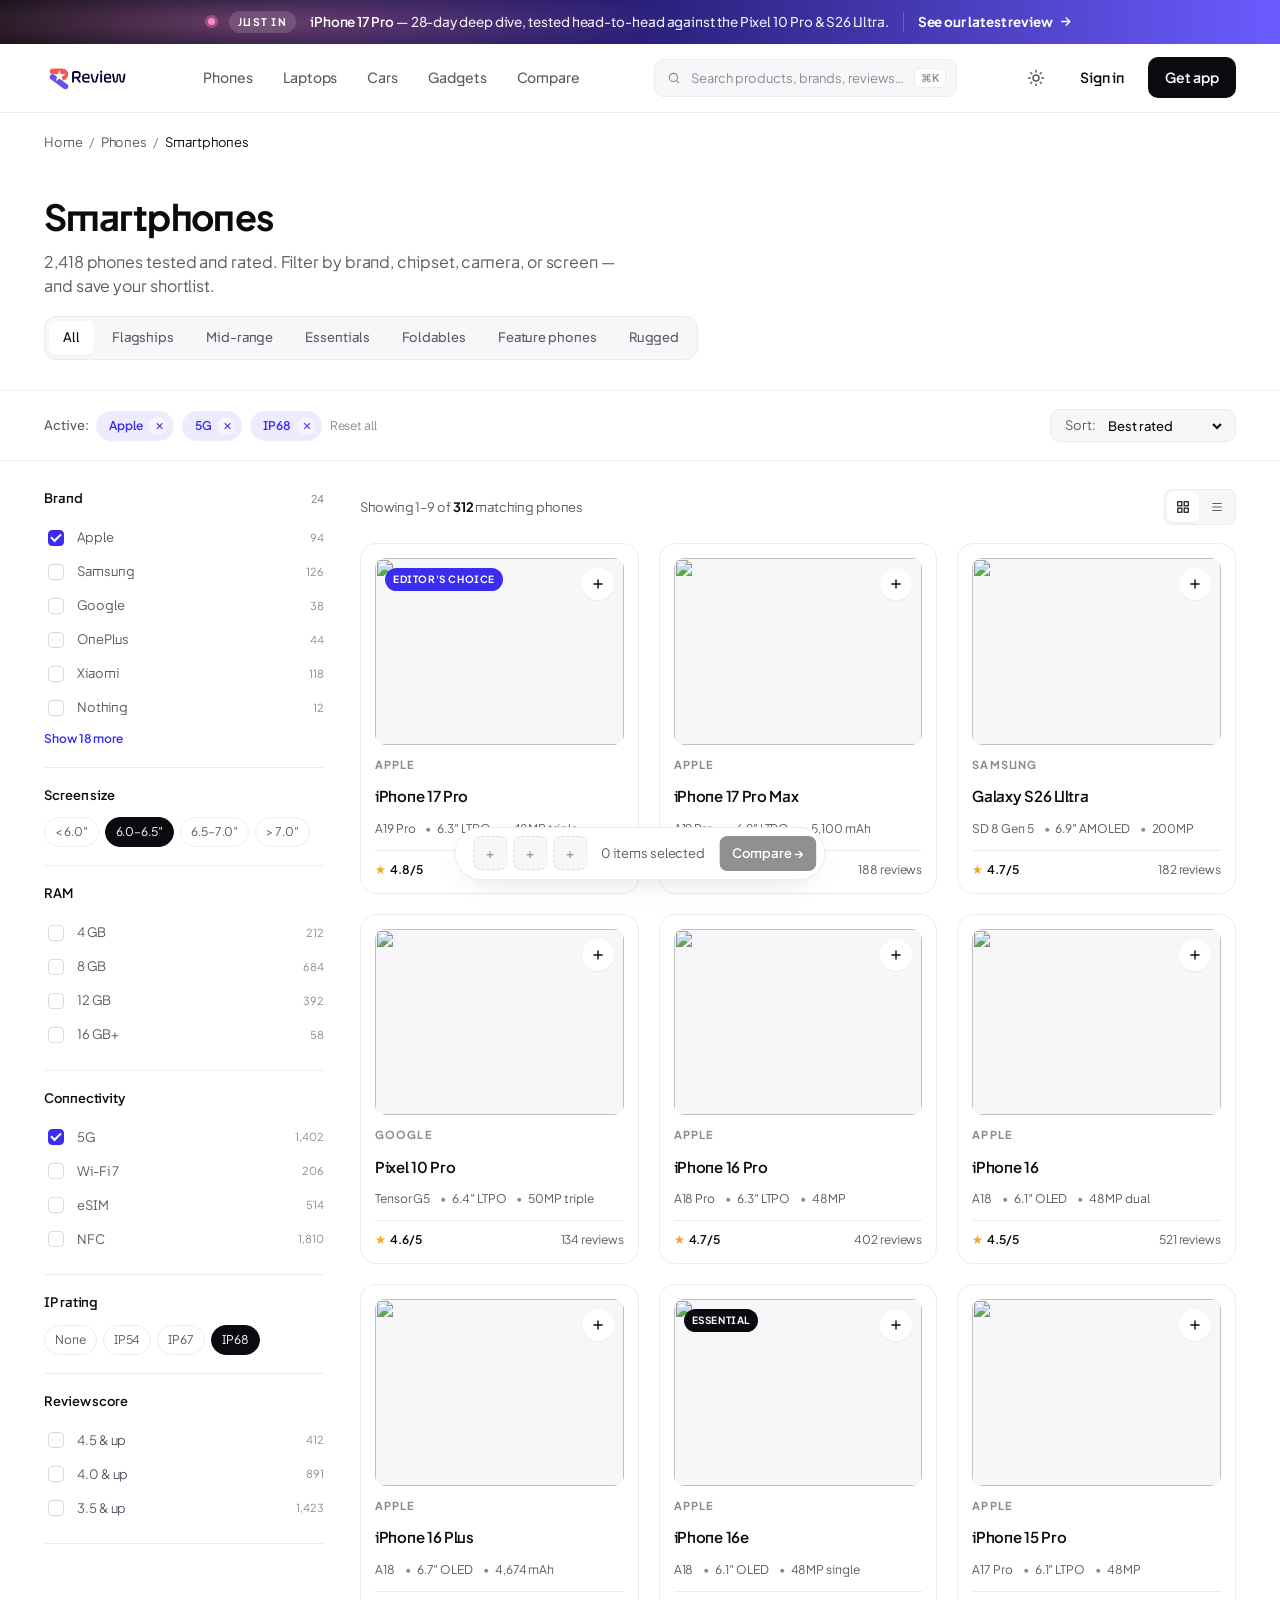
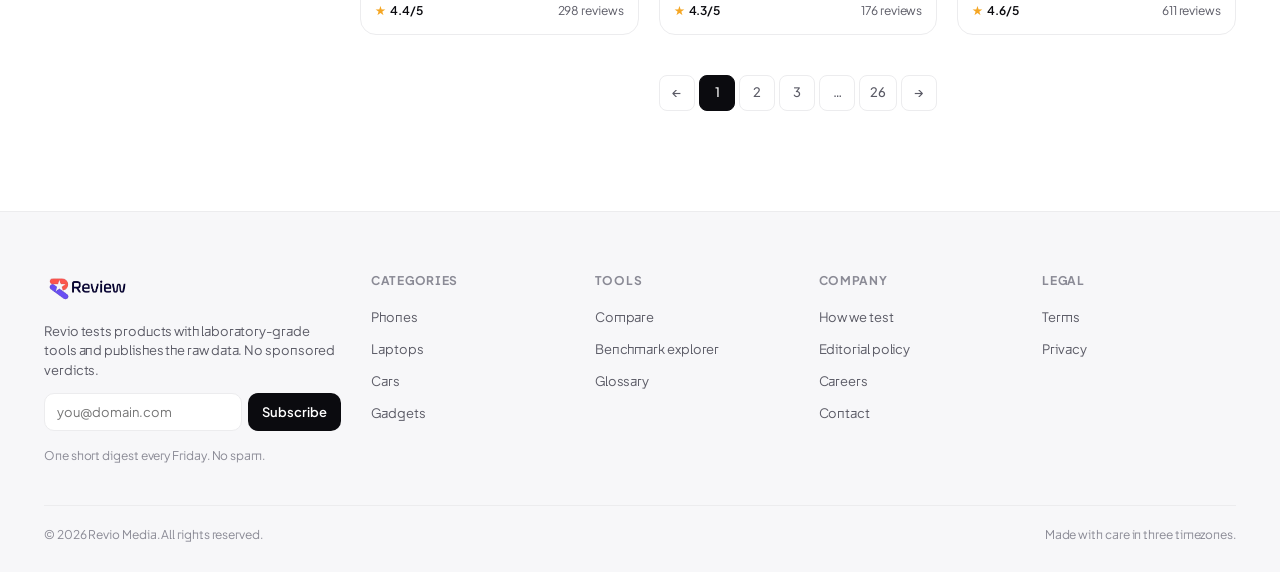
==== commit f9873224: "update to menu" ====
--- a/category.html
+++ b/category.html
@@ -12,6 +12,19 @@
 </head>
 <body>
 
+<!-- Promotional strip -->
+<div class="promo-strip">
+  <a href="product.html">
+    <span class="live-dot"></span>
+    <span class="tag">Just in</span>
+    <span class="msg"><strong>iPhone 17 Pro</strong> — 28-day deep dive, tested head-to-head against the Pixel 10 Pro &amp; S26 Ultra.</span>
+    <span class="cta">
+      See our latest review
+      <svg width="13" height="13" viewBox="0 0 24 24" fill="none" stroke="currentColor" stroke-width="2.4" stroke-linecap="round"><path d="M5 12h14M13 5l7 7-7 7"/></svg>
+    </span>
+  </a>
+</div>
+
 <!-- Primary Nav -->
 <div class="nav-wrap">
   <div class="container">
--- a/styles.css
+++ b/styles.css
@@ -440,6 +440,66 @@
 .coll .count { font-size: 11px; letter-spacing: .08em; text-transform: uppercase; opacity: .85; }
 .coll h3 { margin: 4px 0 0; font-size: 18px; font-weight: 600; }
 
+/* ---------- Promotional strip (top of page) ---------- */
+.promo-strip {
+  background: linear-gradient(90deg, #0b0b0f 0%, #2a1f7a 50%, #6a5cff 100%);
+  color: #fff;
+  position: relative;
+  overflow: hidden;
+}
+.promo-strip::before {
+  content: "";
+  position: absolute; inset: 0;
+  background: radial-gradient(600px 60px at 20% 50%, rgba(255,138,194,.35), transparent 70%);
+  pointer-events: none;
+}
+.promo-strip a {
+  position: relative;
+  display: flex; align-items: center; justify-content: center; gap: 14px;
+  padding: 11px 20px;
+  font-size: 13.5px; font-weight: 500;
+  color: #fff; text-decoration: none;
+  transition: background .2s;
+}
+.promo-strip a:hover { background: rgba(255,255,255,.04); }
+.promo-strip .live-dot {
+  width: 7px; height: 7px; border-radius: 50%;
+  background: #ff8ac2;
+  box-shadow: 0 0 0 3px rgba(255,138,194,.35);
+  animation: promo-pulse 1.6s ease-in-out infinite;
+  flex-shrink: 0;
+}
+@keyframes promo-pulse {
+  0%, 100% { box-shadow: 0 0 0 3px rgba(255,138,194,.35); opacity: 1; }
+  50% { box-shadow: 0 0 0 6px rgba(255,138,194,.15); opacity: .75; }
+}
+.promo-strip .tag {
+  font-size: 10.5px; font-weight: 700; letter-spacing: .12em; text-transform: uppercase;
+  background: rgba(255,255,255,.14);
+  padding: 3px 9px; border-radius: 999px;
+  backdrop-filter: blur(6px); -webkit-backdrop-filter: blur(6px);
+}
+.promo-strip .msg {
+  color: rgba(255,255,255,.9);
+}
+.promo-strip .msg strong { color: #fff; font-weight: 600; }
+.promo-strip .cta {
+  display: inline-flex; align-items: center; gap: 6px;
+  font-weight: 700; color: #fff;
+  padding-left: 14px;
+  border-left: 1px solid rgba(255,255,255,.22);
+  white-space: nowrap;
+}
+.promo-strip .cta svg { transition: transform .2s ease; }
+.promo-strip a:hover .cta svg { transform: translateX(4px); }
+
+@media (max-width: 760px) {
+  .promo-strip a { gap: 10px; padding: 10px 16px; font-size: 12.5px; flex-wrap: wrap; }
+  .promo-strip .msg { display: none; }
+  .promo-strip .tag { font-size: 10px; padding: 2px 8px; }
+  .promo-strip .cta { padding-left: 10px; font-size: 12.5px; }
+}
+
 /* ---------- Promotional banner ---------- */
 .promo-banner {
   position: relative; display: block;
@@ -878,7 +938,9 @@
 .tabs-nav {
   display: flex; gap: 2px; border-bottom: 1px solid var(--border);
   margin-bottom: 28px; overflow-x: auto;
-}
+  scrollbar-width: none; -ms-overflow-style: none;
+}
+.tabs-nav::-webkit-scrollbar { display: none; }
 .tabs-nav a {
   padding: 14px 16px; font-size: 14px; font-weight: 500; color: var(--text-muted);
   border-bottom: 2px solid transparent; margin-bottom: -1px;
@@ -1229,3 +1291,32 @@
 
   .breadcrumb { flex-wrap: wrap; font-size: 12px; }
 }
+
+/* ---------- Mobile: product page tabs become true switchable tabs ---------- */
+@media (max-width: 760px) {
+  .tabs-nav {
+    position: sticky;
+    top: 0;
+    z-index: 25;
+    background: var(--bg);
+    margin: 0 -16px 20px;
+    padding: 0 12px;
+    border-bottom: 1px solid var(--border);
+    box-shadow: 0 1px 0 var(--border);
+  }
+  .tabs-nav a {
+    padding: 12px 14px;
+    font-size: 13px;
+  }
+  /* On mobile, only the active tab's panel is visible; "overview" shows all panels. */
+  body[data-tab]:not([data-tab="overview"]) .tab-panel {
+    display: none;
+  }
+  body[data-tab]:not([data-tab="overview"]) .tab-panel.active {
+    display: block;
+  }
+  /* Trim large top-margins when panels are toggled independently */
+  body[data-tab]:not([data-tab="overview"]) .tab-panel.active {
+    margin-top: 0 !important;
+  }
+}
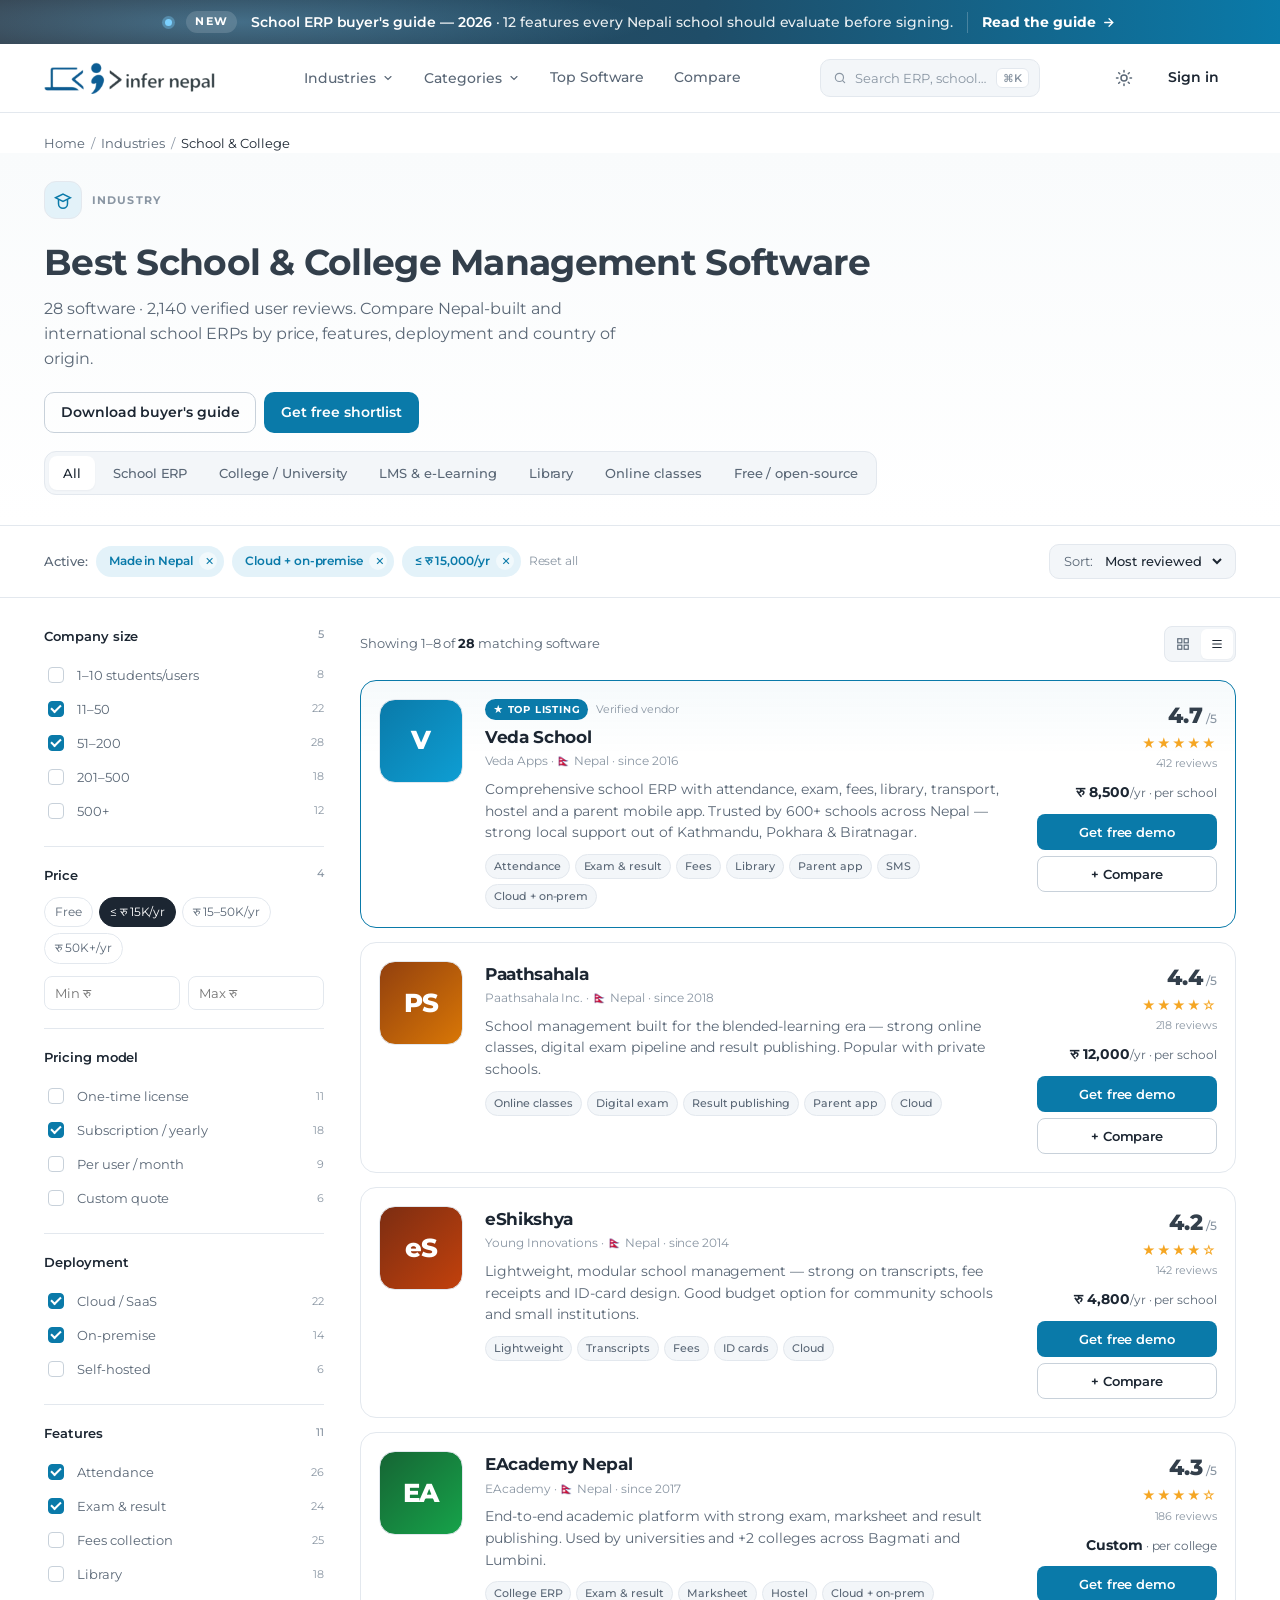
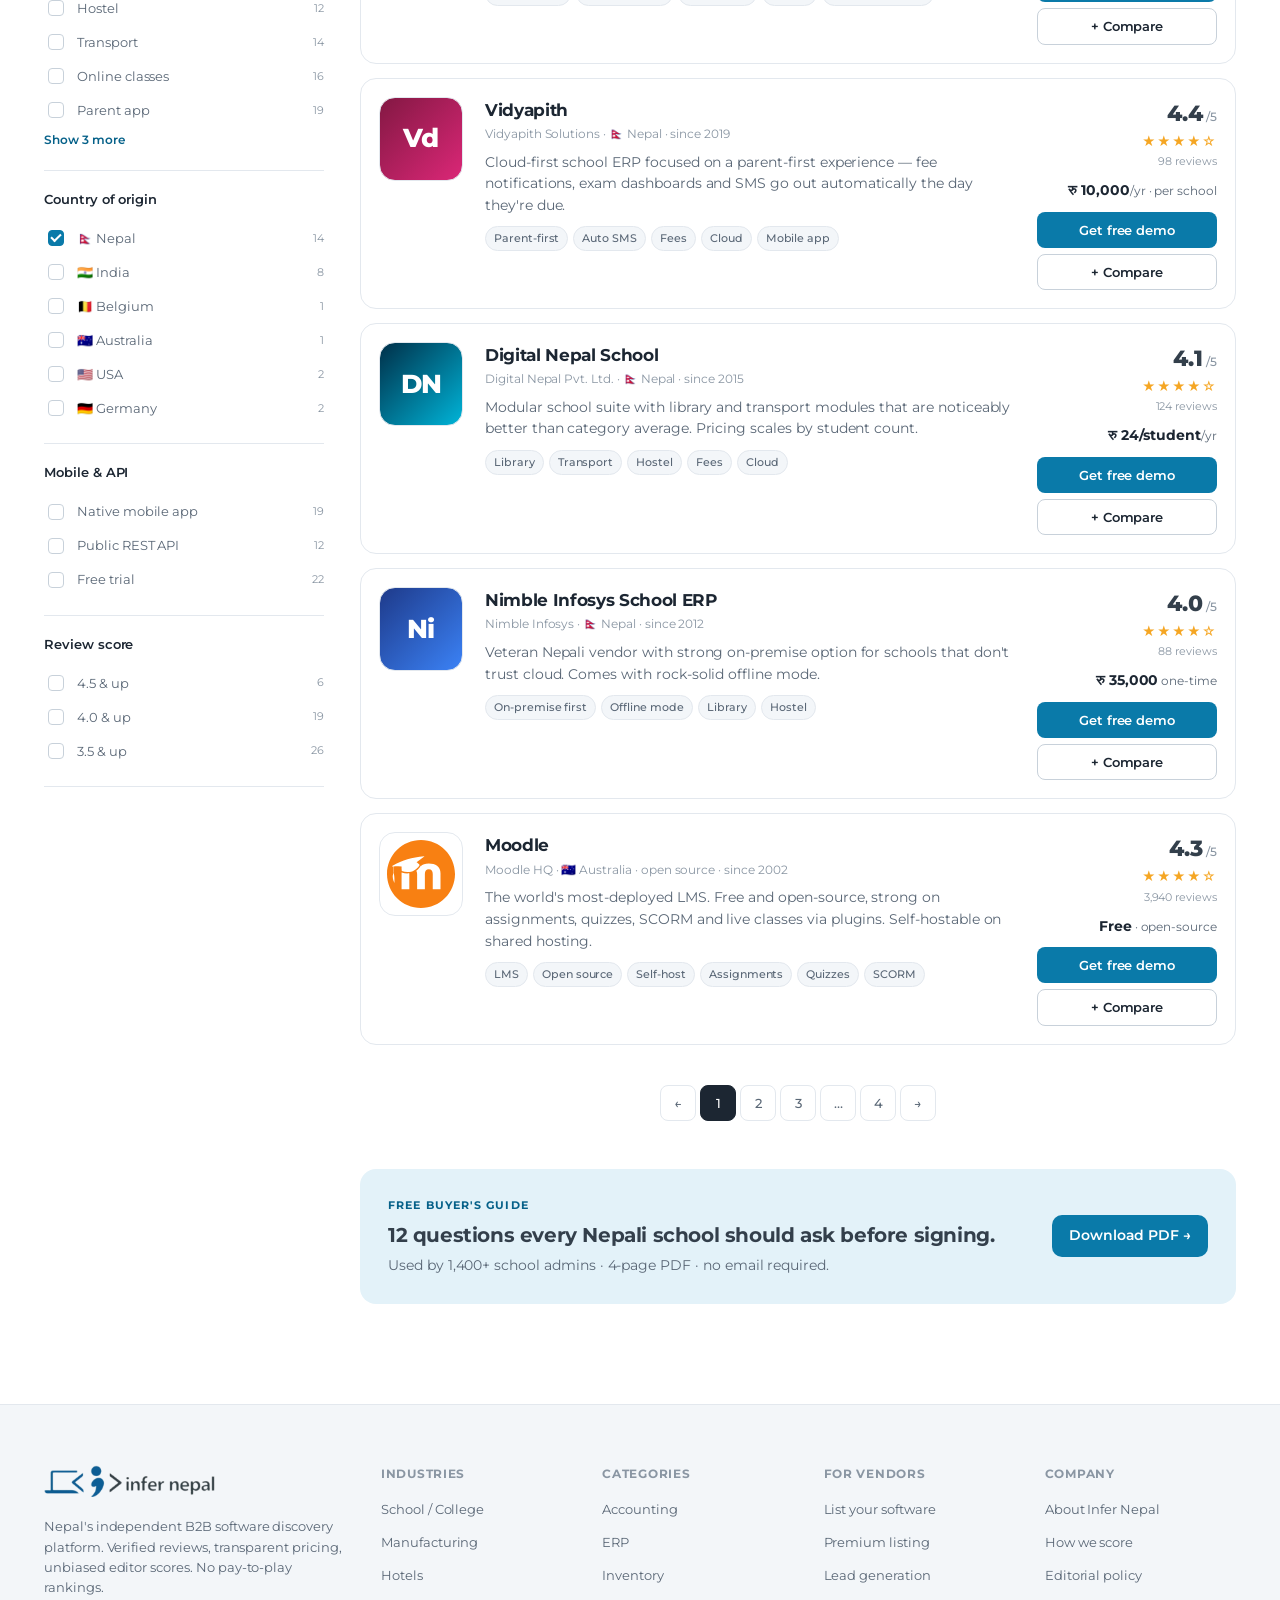
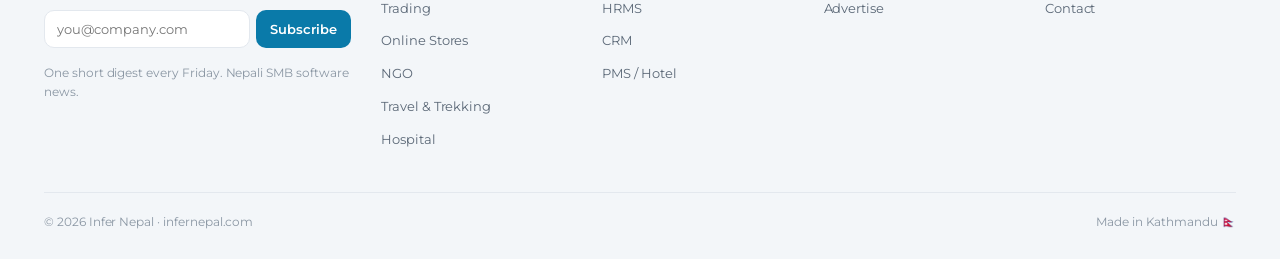
==== commit 06df1413: "rebrand to Infer Nepal software directory - swap accent palette to #0A7AA9 (blue) + #333F4B (charcoa" ====
--- a/category.html
+++ b/category.html
@@ -3,11 +3,12 @@
 <head>
 <meta charset="UTF-8" />
 <meta name="viewport" content="width=device-width, initial-scale=1.0" />
-<title>Smartphones — Revio</title>
+<title>Best School &amp; College Management Software in Nepal — Infer Nepal</title>
+<meta name="description" content="Compare school management software for Nepal. Filter by company size, price, features, deployment and country. 28 verified products with 2,140+ user reviews." />
 <link rel="icon" href="logo.png" />
 <link rel="preconnect" href="https://fonts.googleapis.com">
 <link rel="preconnect" href="https://fonts.gstatic.com" crossorigin>
-<link href="https://fonts.googleapis.com/css2?family=Plus+Jakarta+Sans:wght@400;500;600;700;800&family=Inter:wght@400;500;600&display=swap" rel="stylesheet">
+<link href="https://fonts.googleapis.com/css2?family=Montserrat:wght@400;500;600;700;800&family=Inter:wght@400;500;600&display=swap" rel="stylesheet">
 <link rel="stylesheet" href="styles.css">
 </head>
 <body>
@@ -16,10 +17,10 @@
 <div class="promo-strip">
   <a href="product.html">
     <span class="live-dot"></span>
-    <span class="tag">Just in</span>
-    <span class="msg"><strong>iPhone 17 Pro</strong> — 28-day deep dive, tested head-to-head against the Pixel 10 Pro &amp; S26 Ultra.</span>
+    <span class="tag">New</span>
+    <span class="msg"><strong>School ERP buyer's guide — 2026</strong> · 12 features every Nepali school should evaluate before signing.</span>
     <span class="cta">
-      See our latest review
+      Read the guide
       <svg width="13" height="13" viewBox="0 0 24 24" fill="none" stroke="currentColor" stroke-width="2.4" stroke-linecap="round"><path d="M5 12h14M13 5l7 7-7 7"/></svg>
     </span>
   </a>
@@ -30,18 +31,147 @@
   <div class="container">
     <nav class="primary">
       <a href="index.html" class="brand">
-        <img src="logo.png" alt="Revio" class="brand-logo" />
+        <img src="logo.png" alt="Infer Nepal" class="brand-logo" />
       </a>
-      <div class="nav-links">
-        <a class="nav-trigger" href="category.html">Phones</a>
-        <a class="nav-trigger" href="category.html">Laptops</a>
-        <a class="nav-trigger" href="category.html">Cars</a>
-        <a class="nav-trigger" href="category.html">Gadgets</a>
+      <button class="menu-toggle" aria-label="Open menu" aria-controls="primary-nav-links">
+        <svg class="icon-bars" viewBox="0 0 24 24" fill="none" stroke="currentColor" stroke-width="2.2" stroke-linecap="round"><path d="M4 7h16M4 12h16M4 17h16"/></svg>
+        <svg class="icon-x" viewBox="0 0 24 24" fill="none" stroke="currentColor" stroke-width="2.2" stroke-linecap="round"><path d="M6 6l12 12M18 6L6 18"/></svg>
+      </button>
+      <div class="nav-links" id="primary-nav-links">
+        <!-- Industries mega menu -->
+        <div class="nav-item">
+          <button class="nav-trigger" aria-haspopup="true">
+            Industries
+            <svg class="caret" width="12" height="12" viewBox="0 0 24 24" fill="none" stroke="currentColor" stroke-width="2.2" stroke-linecap="round"><polyline points="6 9 12 15 18 9"/></svg>
+          </button>
+          <div class="mega wide" role="menu">
+            <div class="mega-body">
+              <div class="mega-left">
+                <div class="mega-col">
+                  <h4>By industry</h4>
+                  <a href="category.html" class="mega-link">
+                    <span class="ico"><svg width="18" height="18" viewBox="0 0 24 24" fill="none" stroke="currentColor" stroke-width="1.8"><path d="M2 9l10-5 10 5-10 5z"/><path d="M6 11v6a6 6 0 0012 0v-6"/></svg></span>
+                    <span class="body"><span class="title">School &amp; College</span><span class="desc">School ERP, attendance, exam, library, fees.</span></span>
+                  </a>
+                  <a href="category.html" class="mega-link">
+                    <span class="ico"><svg width="18" height="18" viewBox="0 0 24 24" fill="none" stroke="currentColor" stroke-width="1.8"><path d="M3 21V9l6 3V9l6 3V9l6 3v9z"/></svg></span>
+                    <span class="body"><span class="title">Manufacturing <span class="badge-hot">HOT</span></span><span class="desc">Sales, purchase, BOM, production, inventory.</span></span>
+                  </a>
+                  <a href="category.html" class="mega-link">
+                    <span class="ico"><svg width="18" height="18" viewBox="0 0 24 24" fill="none" stroke="currentColor" stroke-width="1.8"><rect x="3" y="10" width="18" height="11"/><path d="M3 10l9-7 9 7"/></svg></span>
+                    <span class="body"><span class="title">Hotels &amp; Hospitality</span><span class="desc">PMS, F&amp;B, housekeeping, banquet, payroll.</span></span>
+                  </a>
+                  <a href="category.html" class="mega-link">
+                    <span class="ico"><svg width="18" height="18" viewBox="0 0 24 24" fill="none" stroke="currentColor" stroke-width="1.8"><path d="M3 7l9-4 9 4v10l-9 4-9-4z"/></svg></span>
+                    <span class="body"><span class="title">Trading &amp; Distribution</span><span class="desc">Multi-godown, route, distributor, PoS.</span></span>
+                  </a>
+                </div>
+                <div class="mega-col">
+                  <h4>More industries</h4>
+                  <ul class="mini-list">
+                    <li><a href="category.html">Online Stores <small>34 tools</small></a></li>
+                    <li><a href="category.html">NGO &amp; Non-profit <small>22 tools</small></a></li>
+                    <li><a href="category.html">Travel &amp; Trekking <small>18 tools</small></a></li>
+                    <li><a href="category.html">Hydro Power <small>12 tools</small></a></li>
+                    <li><a href="category.html">Hospital &amp; Pharma <small>26 tools</small></a></li>
+                    <li><a href="category.html">Banking &amp; Co-op <small>14 tools</small></a></li>
+                    <li><a href="category.html">Construction <small>9 tools</small></a></li>
+                  </ul>
+                </div>
+              </div>
+              <div class="mega-right">
+                <a href="product.html" class="feature-card" style="aspect-ratio:16/10; background: var(--accent-soft); display:flex; align-items:end; padding:18px;">
+                  <div style="position:relative; z-index:2;">
+                    <span class="tag" style="background: var(--accent); color:#fff; padding:3px 8px; border-radius:999px; font-size:10px; font-weight:700; letter-spacing:.06em;">EDITOR'S PICK</span>
+                    <h5 style="margin:8px 0 4px; color:var(--ink); font-size:16px; font-weight:700;">Tally Prime — fastest VAT close in the market</h5>
+                    <p style="margin:0; color:var(--text-muted); font-size:12px;">2,000+ verified deployments across Nepal.</p>
+                  </div>
+                </a>
+                <ul class="mini-list">
+                  <li><a href="category.html">Best ERP for SMBs in Nepal <small>List →</small></a></li>
+                  <li><a href="category.html">Cheapest accounting software <small>List →</small></a></li>
+                </ul>
+              </div>
+            </div>
+            <div class="mega-foot">
+              <div class="links"><a href="#">Buyer's guides</a><a href="#">2026 software trends</a></div>
+              <a href="category.html" class="viewall">Browse all industries
+                <svg width="12" height="12" viewBox="0 0 24 24" fill="none" stroke="currentColor" stroke-width="2" stroke-linecap="round"><path d="M5 12h14M13 5l7 7-7 7"/></svg>
+              </a>
+            </div>
+          </div>
+        </div>
+
+        <!-- Categories mega menu -->
+        <div class="nav-item">
+          <button class="nav-trigger" aria-haspopup="true">
+            Categories
+            <svg class="caret" width="12" height="12" viewBox="0 0 24 24" fill="none" stroke="currentColor" stroke-width="2.2" stroke-linecap="round"><polyline points="6 9 12 15 18 9"/></svg>
+          </button>
+          <div class="mega wide" role="menu">
+            <div class="mega-body">
+              <div class="mega-left">
+                <div class="mega-col">
+                  <h4>Most searched</h4>
+                  <a href="category.html" class="mega-link">
+                    <span class="ico"><svg width="18" height="18" viewBox="0 0 24 24" fill="none" stroke="currentColor" stroke-width="1.8"><path d="M3 6h18M3 12h18M3 18h18"/></svg></span>
+                    <span class="body"><span class="title">Accounting &amp; Finance</span><span class="desc">Books, VAT/GST, banking, payables.</span></span>
+                  </a>
+                  <a href="category.html" class="mega-link">
+                    <span class="ico"><svg width="18" height="18" viewBox="0 0 24 24" fill="none" stroke="currentColor" stroke-width="1.8"><rect x="3" y="3" width="18" height="18" rx="3"/><path d="M3 9h18M9 3v18"/></svg></span>
+                    <span class="body"><span class="title">ERP <span class="badge-hot">HOT</span></span><span class="desc">End-to-end Sales · Purchase · Production.</span></span>
+                  </a>
+                  <a href="category.html" class="mega-link">
+                    <span class="ico"><svg width="18" height="18" viewBox="0 0 24 24" fill="none" stroke="currentColor" stroke-width="1.8"><circle cx="9" cy="7" r="4"/><path d="M2 21v-2a4 4 0 014-4h6a4 4 0 014 4v2"/></svg></span>
+                    <span class="body"><span class="title">HRMS &amp; Payroll</span><span class="desc">Attendance, leave, PF, payroll, appraisals.</span></span>
+                  </a>
+                  <a href="category.html" class="mega-link">
+                    <span class="ico"><svg width="18" height="18" viewBox="0 0 24 24" fill="none" stroke="currentColor" stroke-width="1.8"><path d="M3 7l9-4 9 4v10l-9 4-9-4z"/></svg></span>
+                    <span class="body"><span class="title">Inventory &amp; Warehouse</span><span class="desc">Multi-godown, batch, expiry, barcode.</span></span>
+                  </a>
+                </div>
+                <div class="mega-col">
+                  <h4>By function</h4>
+                  <ul class="mini-list">
+                    <li><a href="category.html">CRM &amp; Sales <small>56 tools</small></a></li>
+                    <li><a href="category.html">Point of Sale <small>34 tools</small></a></li>
+                    <li><a href="category.html">School ERP <small>28 tools</small></a></li>
+                    <li><a href="category.html">Hotel PMS <small>21 tools</small></a></li>
+                    <li><a href="category.html">Hospital HMS <small>18 tools</small></a></li>
+                    <li><a href="category.html">LMS &amp; e-Learning <small>22 tools</small></a></li>
+                    <li><a href="category.html">Document Management <small>16 tools</small></a></li>
+                  </ul>
+                </div>
+              </div>
+              <div class="mega-right">
+                <a href="category.html" class="feature-card" style="aspect-ratio:16/10; background:var(--ink-soft); display:flex; align-items:end; padding:18px;">
+                  <div style="position:relative; z-index:2;">
+                    <span class="tag" style="background: var(--ink); color:#fff; padding:3px 8px; border-radius:999px; font-size:10px; font-weight:700; letter-spacing:.06em;">2026 GUIDE</span>
+                    <h5 style="margin:8px 0 4px; color:var(--ink); font-size:16px; font-weight:700;">How to pick the right ERP in 5 questions</h5>
+                    <p style="margin:0; color:var(--text-muted); font-size:12px;">Free buyer's worksheet — used by 1,400 SMBs.</p>
+                  </div>
+                </a>
+                <ul class="mini-list">
+                  <li><a href="#">All buyer's guides <small>List →</small></a></li>
+                  <li><a href="#">RFP template <small>Tool →</small></a></li>
+                </ul>
+              </div>
+            </div>
+            <div class="mega-foot">
+              <div class="links"><a href="#">Free vs paid</a><a href="#">Cloud vs on-premise</a></div>
+              <a href="category.html" class="viewall">Browse all categories
+                <svg width="12" height="12" viewBox="0 0 24 24" fill="none" stroke="currentColor" stroke-width="2" stroke-linecap="round"><path d="M5 12h14M13 5l7 7-7 7"/></svg>
+              </a>
+            </div>
+          </div>
+        </div>
+
+        <a class="nav-trigger" href="category.html">Top Software</a>
         <a class="nav-trigger" href="compare.html">Compare</a>
       </div>
       <button class="search-trigger" aria-label="Open search">
         <svg width="14" height="14" viewBox="0 0 24 24" fill="none" stroke="currentColor" stroke-width="2" stroke-linecap="round"><circle cx="11" cy="11" r="7"/><path d="m20 20-3.5-3.5"/></svg>
-        <span class="label">Search products, brands, reviews…</span>
+        <span class="label">Search ERP, school, hotel, accounting…</span>
         <span class="kbd">⌘K</span>
       </button>
       <div class="nav-actions">
@@ -49,7 +179,6 @@
           <svg width="18" height="18" viewBox="0 0 24 24" fill="none" stroke="currentColor" stroke-width="2" stroke-linecap="round"><circle cx="12" cy="12" r="4"/><path d="M12 2v2M12 20v2M4.93 4.93l1.41 1.41M17.66 17.66l1.41 1.41M2 12h2M20 12h2M4.93 19.07l1.41-1.41M17.66 6.34l1.41-1.41"/></svg>
         </button>
         <a href="#" class="btn ghost">Sign in</a>
-        <a href="#" class="btn primary">Get app</a>
       </div>
     </nav>
   </div>
@@ -60,9 +189,9 @@
   <nav class="breadcrumb" aria-label="Breadcrumb">
     <a href="index.html">Home</a>
     <span class="sep">/</span>
-    <a href="#">Phones</a>
+    <a href="#">Industries</a>
     <span class="sep">/</span>
-    <span style="color:var(--text)">Smartphones</span>
+    <span style="color:var(--text)">School &amp; College</span>
   </nav>
 </div>
 
@@ -71,18 +200,28 @@
   <div class="container">
     <div class="row">
       <div>
-        <h1>Smartphones</h1>
-        <p>2,418 phones tested and rated. Filter by brand, chipset, camera, or screen — and save your shortlist.</p>
+        <div style="display:inline-flex; align-items:center; gap:10px; margin-bottom:6px;">
+          <span class="ind-tile school" style="width:38px; height:38px;">
+            <svg width="18" height="18" viewBox="0 0 24 24" fill="none" stroke="currentColor" stroke-width="2"><path d="M2 9l10-5 10 5-10 5z"/><path d="M6 11v6a6 6 0 0012 0v-6"/></svg>
+          </span>
+          <span style="font-size:11px; letter-spacing:.1em; text-transform:uppercase; color:var(--text-subtle); font-weight:700;">Industry</span>
+        </div>
+        <h1>Best School &amp; College Management Software</h1>
+        <p>28 software · 2,140 verified user reviews. Compare Nepal-built and international school ERPs by price, features, deployment and country of origin.</p>
+      </div>
+      <div style="display:flex; gap:8px;">
+        <a href="#" class="btn outline">Download buyer's guide</a>
+        <a href="#" class="btn primary">Get free shortlist</a>
       </div>
     </div>
     <div class="tabs" role="tablist">
       <a href="#" class="active">All</a>
-      <a href="#">Flagships</a>
-      <a href="#">Mid-range</a>
-      <a href="#">Essentials</a>
-      <a href="#">Foldables</a>
-      <a href="#">Feature phones</a>
-      <a href="#">Rugged</a>
+      <a href="#">School ERP</a>
+      <a href="#">College / University</a>
+      <a href="#">LMS &amp; e-Learning</a>
+      <a href="#">Library</a>
+      <a href="#">Online classes</a>
+      <a href="#">Free / open-source</a>
     </div>
   </div>
 </section>
@@ -92,17 +231,19 @@
   <div class="container" style="display: flex; justify-content: space-between; align-items: center; gap: 20px; width: 100%;">
     <div class="chip-row">
       <span style="font-size: 13px; color: var(--text-muted); font-weight: 500;">Active:</span>
-      <span class="chip-active">Apple <button aria-label="Remove">✕</button></span>
-      <span class="chip-active">5G <button aria-label="Remove">✕</button></span>
-      <span class="chip-active">IP68 <button aria-label="Remove">✕</button></span>
+      <span class="chip-active">Made in Nepal <button aria-label="Remove">✕</button></span>
+      <span class="chip-active">Cloud + on-premise <button aria-label="Remove">✕</button></span>
+      <span class="chip-active">≤ रु 15,000/yr <button aria-label="Remove">✕</button></span>
       <a href="#" class="reset">Reset all</a>
     </div>
     <div class="sort">
       <span style="color: var(--text-muted);">Sort:</span>
       <select>
-        <option>Best rated</option>
-        <option>Newest</option>
-        <option>Most compared</option>
+        <option>Most reviewed</option>
+        <option>Highest rated</option>
+        <option>Lowest price</option>
+        <option>Most features</option>
+        <option>Recently added</option>
       </select>
     </div>
   </div>
@@ -113,221 +254,296 @@
   <div class="cat-body">
 
     <aside class="filters">
-      <div class="filter-group">
-        <h6>Brand <small>24</small></h6>
-        <label><span class="left"><input type="checkbox" checked /> Apple</span><span class="count">94</span></label>
-        <label><span class="left"><input type="checkbox" /> Samsung</span><span class="count">126</span></label>
-        <label><span class="left"><input type="checkbox" /> Google</span><span class="count">38</span></label>
-        <label><span class="left"><input type="checkbox" /> OnePlus</span><span class="count">44</span></label>
-        <label><span class="left"><input type="checkbox" /> Xiaomi</span><span class="count">118</span></label>
-        <label><span class="left"><input type="checkbox" /> Nothing</span><span class="count">12</span></label>
-        <a href="#" style="font-size: 12px; color: var(--accent-ink); font-weight: 600;">Show 18 more</a>
-      </div>
-
-      <div class="filter-group">
-        <h6>Screen size</h6>
+
+      <div class="filter-group">
+        <h6>Company size <small>5</small></h6>
+        <label><span class="left"><input type="checkbox" /> 1–10 students/users</span><span class="count">8</span></label>
+        <label><span class="left"><input type="checkbox" checked /> 11–50</span><span class="count">22</span></label>
+        <label><span class="left"><input type="checkbox" checked /> 51–200</span><span class="count">28</span></label>
+        <label><span class="left"><input type="checkbox" /> 201–500</span><span class="count">18</span></label>
+        <label><span class="left"><input type="checkbox" /> 500+</span><span class="count">12</span></label>
+      </div>
+
+      <div class="filter-group">
+        <h6>Price <small>4</small></h6>
         <div class="spec-pills">
-          <span class="spec-pill">&lt; 6.0″</span>
-          <span class="spec-pill active">6.0–6.5″</span>
-          <span class="spec-pill">6.5–7.0″</span>
-          <span class="spec-pill">&gt; 7.0″</span>
-        </div>
-      </div>
-
-      <div class="filter-group">
-        <h6>RAM</h6>
-        <label><span class="left"><input type="checkbox" /> 4 GB</span><span class="count">212</span></label>
-        <label><span class="left"><input type="checkbox" /> 8 GB</span><span class="count">684</span></label>
-        <label><span class="left"><input type="checkbox" /> 12 GB</span><span class="count">392</span></label>
-        <label><span class="left"><input type="checkbox" /> 16 GB+</span><span class="count">58</span></label>
-      </div>
-
-      <div class="filter-group">
-        <h6>Connectivity</h6>
-        <label><span class="left"><input type="checkbox" checked /> 5G</span><span class="count">1,402</span></label>
-        <label><span class="left"><input type="checkbox" /> Wi-Fi 7</span><span class="count">206</span></label>
-        <label><span class="left"><input type="checkbox" /> eSIM</span><span class="count">514</span></label>
-        <label><span class="left"><input type="checkbox" /> NFC</span><span class="count">1,810</span></label>
-      </div>
-
-      <div class="filter-group">
-        <h6>IP rating</h6>
-        <div class="spec-pills">
-          <span class="spec-pill">None</span>
-          <span class="spec-pill">IP54</span>
-          <span class="spec-pill">IP67</span>
-          <span class="spec-pill active">IP68</span>
-        </div>
+          <span class="spec-pill">Free</span>
+          <span class="spec-pill active">≤ रु 15K/yr</span>
+          <span class="spec-pill">रु 15–50K/yr</span>
+          <span class="spec-pill">रु 50K+/yr</span>
+        </div>
+        <div class="range-input" style="margin-top: 12px;">
+          <input placeholder="Min रु" />
+          <input placeholder="Max रु" />
+        </div>
+      </div>
+
+      <div class="filter-group">
+        <h6>Pricing model</h6>
+        <label><span class="left"><input type="checkbox" /> One-time license</span><span class="count">11</span></label>
+        <label><span class="left"><input type="checkbox" checked /> Subscription / yearly</span><span class="count">18</span></label>
+        <label><span class="left"><input type="checkbox" /> Per user / month</span><span class="count">9</span></label>
+        <label><span class="left"><input type="checkbox" /> Custom quote</span><span class="count">6</span></label>
+      </div>
+
+      <div class="filter-group">
+        <h6>Deployment</h6>
+        <label><span class="left"><input type="checkbox" checked /> Cloud / SaaS</span><span class="count">22</span></label>
+        <label><span class="left"><input type="checkbox" checked /> On-premise</span><span class="count">14</span></label>
+        <label><span class="left"><input type="checkbox" /> Self-hosted</span><span class="count">6</span></label>
+      </div>
+
+      <div class="filter-group">
+        <h6>Features <small>11</small></h6>
+        <label><span class="left"><input type="checkbox" checked /> Attendance</span><span class="count">26</span></label>
+        <label><span class="left"><input type="checkbox" checked /> Exam &amp; result</span><span class="count">24</span></label>
+        <label><span class="left"><input type="checkbox" /> Fees collection</span><span class="count">25</span></label>
+        <label><span class="left"><input type="checkbox" /> Library</span><span class="count">18</span></label>
+        <label><span class="left"><input type="checkbox" /> Hostel</span><span class="count">12</span></label>
+        <label><span class="left"><input type="checkbox" /> Transport</span><span class="count">14</span></label>
+        <label><span class="left"><input type="checkbox" /> Online classes</span><span class="count">16</span></label>
+        <label><span class="left"><input type="checkbox" /> Parent app</span><span class="count">19</span></label>
+        <a href="#" style="font-size: 12px; color: var(--accent-deep); font-weight: 600;">Show 3 more</a>
+      </div>
+
+      <div class="filter-group">
+        <h6>Country of origin</h6>
+        <label><span class="left"><input type="checkbox" checked /> 🇳🇵 Nepal</span><span class="count">14</span></label>
+        <label><span class="left"><input type="checkbox" /> 🇮🇳 India</span><span class="count">8</span></label>
+        <label><span class="left"><input type="checkbox" /> 🇧🇪 Belgium</span><span class="count">1</span></label>
+        <label><span class="left"><input type="checkbox" /> 🇦🇺 Australia</span><span class="count">1</span></label>
+        <label><span class="left"><input type="checkbox" /> 🇺🇸 USA</span><span class="count">2</span></label>
+        <label><span class="left"><input type="checkbox" /> 🇩🇪 Germany</span><span class="count">2</span></label>
+      </div>
+
+      <div class="filter-group">
+        <h6>Mobile &amp; API</h6>
+        <label><span class="left"><input type="checkbox" /> Native mobile app</span><span class="count">19</span></label>
+        <label><span class="left"><input type="checkbox" /> Public REST API</span><span class="count">12</span></label>
+        <label><span class="left"><input type="checkbox" /> Free trial</span><span class="count">22</span></label>
       </div>
 
       <div class="filter-group">
         <h6>Review score</h6>
-        <label><span class="left"><input type="checkbox" /> 4.5 &amp; up</span><span class="count">412</span></label>
-        <label><span class="left"><input type="checkbox" /> 4.0 &amp; up</span><span class="count">891</span></label>
-        <label><span class="left"><input type="checkbox" /> 3.5 &amp; up</span><span class="count">1,423</span></label>
+        <label><span class="left"><input type="checkbox" /> 4.5 &amp; up</span><span class="count">6</span></label>
+        <label><span class="left"><input type="checkbox" /> 4.0 &amp; up</span><span class="count">19</span></label>
+        <label><span class="left"><input type="checkbox" /> 3.5 &amp; up</span><span class="count">26</span></label>
       </div>
     </aside>
 
     <!-- Results -->
     <div>
       <div class="results-bar">
-        <span>Showing 1–9 of <strong style="color: var(--text);">312</strong> matching phones</span>
+        <span>Showing 1–8 of <strong style="color: var(--text);">28</strong> matching software</span>
         <div class="view-toggle" role="group" aria-label="View mode">
-          <button class="active" aria-label="Grid view" title="Grid view">
+          <button aria-label="Grid view" title="Grid view">
             <svg width="14" height="14" viewBox="0 0 24 24" fill="none" stroke="currentColor" stroke-width="2"><rect x="3" y="3" width="7" height="7"/><rect x="14" y="3" width="7" height="7"/><rect x="3" y="14" width="7" height="7"/><rect x="14" y="14" width="7" height="7"/></svg>
           </button>
-          <button aria-label="List view" title="List view">
+          <button class="active" aria-label="List view" title="List view">
             <svg width="14" height="14" viewBox="0 0 24 24" fill="none" stroke="currentColor" stroke-width="2"><path d="M4 6h16M4 12h16M4 18h16"/></svg>
           </button>
         </div>
       </div>
 
-      <div class="card-grid">
-        <a href="product.html" class="p-card">
-          <div class="img-wrap">
-            <span class="ribbon accent">Editor's choice</span>
-            <button class="add-compare" data-compare-id="iphone-17-pro" aria-label="Add to compare">
-              <svg width="14" height="14" viewBox="0 0 24 24" fill="none" stroke="currentColor" stroke-width="2.4" stroke-linecap="round"><path d="M12 5v14M5 12h14"/></svg>
-            </button>
-            <img src="https://picsum.photos/seed/iphone17pro/700/500" alt=""/>
-          </div>
-          <div class="brand">Apple</div>
-          <h4>iPhone 17 Pro</h4>
-          <div class="specs"><span>A19 Pro</span><span>6.3″ LTPO</span><span>48MP triple</span></div>
-          <footer>
-            <span class="rating"><span class="star">★</span> 4.8/5</span>
-            <span style="font-size: 12px; color: var(--text-muted);">214 reviews</span>
-          </footer>
-        </a>
-
-        <a href="product.html" class="p-card">
-          <div class="img-wrap">
-            <button class="add-compare" data-compare-id="iphone-17-pro-max" aria-label="Add to compare">
-              <svg width="14" height="14" viewBox="0 0 24 24" fill="none" stroke="currentColor" stroke-width="2.4" stroke-linecap="round"><path d="M12 5v14M5 12h14"/></svg>
-            </button>
-            <img src="https://picsum.photos/seed/iphone17promax/700/500" alt=""/>
-          </div>
-          <div class="brand">Apple</div>
-          <h4>iPhone 17 Pro Max</h4>
-          <div class="specs"><span>A19 Pro</span><span>6.9″ LTPO</span><span>5,100 mAh</span></div>
-          <footer>
-            <span class="rating"><span class="star">★</span> 4.7/5</span>
-            <span style="font-size: 12px; color: var(--text-muted);">188 reviews</span>
-          </footer>
-        </a>
-
-        <a href="product.html" class="p-card">
-          <div class="img-wrap">
-            <button class="add-compare" data-compare-id="s26-ultra" aria-label="Add to compare">
-              <svg width="14" height="14" viewBox="0 0 24 24" fill="none" stroke="currentColor" stroke-width="2.4" stroke-linecap="round"><path d="M12 5v14M5 12h14"/></svg>
-            </button>
-            <img src="https://picsum.photos/seed/s26ultra/700/500" alt=""/>
-          </div>
-          <div class="brand">Samsung</div>
-          <h4>Galaxy S26 Ultra</h4>
-          <div class="specs"><span>SD 8 Gen 5</span><span>6.9″ AMOLED</span><span>200MP</span></div>
-          <footer>
-            <span class="rating"><span class="star">★</span> 4.7/5</span>
-            <span style="font-size: 12px; color: var(--text-muted);">182 reviews</span>
-          </footer>
-        </a>
-
-        <a href="product.html" class="p-card">
-          <div class="img-wrap">
-            <button class="add-compare" data-compare-id="pixel-10-pro" aria-label="Add to compare">
-              <svg width="14" height="14" viewBox="0 0 24 24" fill="none" stroke="currentColor" stroke-width="2.4" stroke-linecap="round"><path d="M12 5v14M5 12h14"/></svg>
-            </button>
-            <img src="https://picsum.photos/seed/pixel10pro/700/500" alt=""/>
-          </div>
-          <div class="brand">Google</div>
-          <h4>Pixel 10 Pro</h4>
-          <div class="specs"><span>Tensor G5</span><span>6.4″ LTPO</span><span>50MP triple</span></div>
-          <footer>
-            <span class="rating"><span class="star">★</span> 4.6/5</span>
-            <span style="font-size: 12px; color: var(--text-muted);">134 reviews</span>
-          </footer>
-        </a>
-
-        <a href="product.html" class="p-card">
-          <div class="img-wrap">
-            <button class="add-compare" data-compare-id="iphone-16-pro" aria-label="Add to compare">
-              <svg width="14" height="14" viewBox="0 0 24 24" fill="none" stroke="currentColor" stroke-width="2.4" stroke-linecap="round"><path d="M12 5v14M5 12h14"/></svg>
-            </button>
-            <img src="https://picsum.photos/seed/iphone16pro/700/500" alt=""/>
-          </div>
-          <div class="brand">Apple</div>
-          <h4>iPhone 16 Pro</h4>
-          <div class="specs"><span>A18 Pro</span><span>6.3″ LTPO</span><span>48MP</span></div>
-          <footer>
-            <span class="rating"><span class="star">★</span> 4.7/5</span>
-            <span style="font-size: 12px; color: var(--text-muted);">402 reviews</span>
-          </footer>
-        </a>
-
-        <a href="product.html" class="p-card">
-          <div class="img-wrap">
-            <button class="add-compare" data-compare-id="iphone-16" aria-label="Add to compare">
-              <svg width="14" height="14" viewBox="0 0 24 24" fill="none" stroke="currentColor" stroke-width="2.4" stroke-linecap="round"><path d="M12 5v14M5 12h14"/></svg>
-            </button>
-            <img src="https://picsum.photos/seed/iphone16/700/500" alt=""/>
-          </div>
-          <div class="brand">Apple</div>
-          <h4>iPhone 16</h4>
-          <div class="specs"><span>A18</span><span>6.1″ OLED</span><span>48MP dual</span></div>
-          <footer>
-            <span class="rating"><span class="star">★</span> 4.5/5</span>
-            <span style="font-size: 12px; color: var(--text-muted);">521 reviews</span>
-          </footer>
-        </a>
-
-        <a href="product.html" class="p-card">
-          <div class="img-wrap">
-            <button class="add-compare" data-compare-id="iphone-16-plus" aria-label="Add to compare">
-              <svg width="14" height="14" viewBox="0 0 24 24" fill="none" stroke="currentColor" stroke-width="2.4" stroke-linecap="round"><path d="M12 5v14M5 12h14"/></svg>
-            </button>
-            <img src="https://picsum.photos/seed/iphone16plus/700/500" alt=""/>
-          </div>
-          <div class="brand">Apple</div>
-          <h4>iPhone 16 Plus</h4>
-          <div class="specs"><span>A18</span><span>6.7″ OLED</span><span>4,674 mAh</span></div>
-          <footer>
-            <span class="rating"><span class="star">★</span> 4.4/5</span>
-            <span style="font-size: 12px; color: var(--text-muted);">298 reviews</span>
-          </footer>
-        </a>
-
-        <a href="product.html" class="p-card">
-          <div class="img-wrap">
-            <span class="ribbon">Essential</span>
-            <button class="add-compare" data-compare-id="iphone-16e" aria-label="Add to compare">
-              <svg width="14" height="14" viewBox="0 0 24 24" fill="none" stroke="currentColor" stroke-width="2.4" stroke-linecap="round"><path d="M12 5v14M5 12h14"/></svg>
-            </button>
-            <img src="https://picsum.photos/seed/iphone16e/700/500" alt=""/>
-          </div>
-          <div class="brand">Apple</div>
-          <h4>iPhone 16e</h4>
-          <div class="specs"><span>A18</span><span>6.1″ OLED</span><span>48MP single</span></div>
-          <footer>
-            <span class="rating"><span class="star">★</span> 4.3/5</span>
-            <span style="font-size: 12px; color: var(--text-muted);">176 reviews</span>
-          </footer>
-        </a>
-
-        <a href="product.html" class="p-card">
-          <div class="img-wrap">
-            <button class="add-compare" data-compare-id="iphone-15-pro" aria-label="Add to compare">
-              <svg width="14" height="14" viewBox="0 0 24 24" fill="none" stroke="currentColor" stroke-width="2.4" stroke-linecap="round"><path d="M12 5v14M5 12h14"/></svg>
-            </button>
-            <img src="https://picsum.photos/seed/iphone15pro/700/500" alt=""/>
-          </div>
-          <div class="brand">Apple</div>
-          <h4>iPhone 15 Pro</h4>
-          <div class="specs"><span>A17 Pro</span><span>6.1″ LTPO</span><span>48MP</span></div>
-          <footer>
-            <span class="rating"><span class="star">★</span> 4.6/5</span>
-            <span style="font-size: 12px; color: var(--text-muted);">611 reviews</span>
-          </footer>
-        </a>
+      <div style="display:grid; gap:14px;">
+
+        <!-- Featured / sponsored top listing -->
+        <a href="product.html" class="s-row" style="border-color: var(--accent); background: linear-gradient(180deg, rgba(10,122,169,.04), transparent 30%);">
+          <span class="vlogo veda lg">V</span>
+          <div class="body">
+            <div style="display:flex; align-items:center; gap:8px; margin-bottom:4px;">
+              <span style="font-size:10px; letter-spacing:.08em; text-transform:uppercase; font-weight:700; color:#fff; background:var(--accent); padding:3px 8px; border-radius:999px;">★ Top listing</span>
+              <span style="font-size:11px; color:var(--text-subtle);">Verified vendor</span>
+            </div>
+            <h3>Veda School</h3>
+            <div class="vendor">Veda Apps · 🇳🇵 Nepal · since 2016</div>
+            <p>Comprehensive school ERP with attendance, exam, fees, library, transport, hostel and a parent mobile app. Trusted by 600+ schools across Nepal — strong local support out of Kathmandu, Pokhara &amp; Biratnagar.</p>
+            <div class="pills">
+              <span>Attendance</span><span>Exam &amp; result</span><span>Fees</span><span>Library</span><span>Parent app</span><span>SMS</span><span>Cloud + on-prem</span>
+            </div>
+          </div>
+          <div class="side">
+            <div class="rating-block">
+              <div class="big">4.7<small>/5</small></div>
+              <div class="stars">★★★★★</div>
+              <small class="reviews">412 reviews</small>
+            </div>
+            <div class="price-tag"><b>रु 8,500</b>/yr · per school</div>
+            <div class="actions">
+              <span class="btn primary sm">Get free demo</span>
+              <span class="btn outline sm">+ Compare</span>
+            </div>
+          </div>
+        </a>
+
+        <a href="product.html" class="s-row">
+          <span class="vlogo paath lg">PS</span>
+          <div class="body">
+            <h3>Paathsahala</h3>
+            <div class="vendor">Paathsahala Inc. · 🇳🇵 Nepal · since 2018</div>
+            <p>School management built for the blended-learning era — strong online classes, digital exam pipeline and result publishing. Popular with private schools.</p>
+            <div class="pills">
+              <span>Online classes</span><span>Digital exam</span><span>Result publishing</span><span>Parent app</span><span>Cloud</span>
+            </div>
+          </div>
+          <div class="side">
+            <div class="rating-block">
+              <div class="big">4.4<small>/5</small></div>
+              <div class="stars">★★★★☆</div>
+              <small class="reviews">218 reviews</small>
+            </div>
+            <div class="price-tag"><b>रु 12,000</b>/yr · per school</div>
+            <div class="actions">
+              <span class="btn primary sm">Get free demo</span>
+              <span class="btn outline sm">+ Compare</span>
+            </div>
+          </div>
+        </a>
+
+        <a href="product.html" class="s-row">
+          <span class="vlogo eshik lg">eS</span>
+          <div class="body">
+            <h3>eShikshya</h3>
+            <div class="vendor">Young Innovations · 🇳🇵 Nepal · since 2014</div>
+            <p>Lightweight, modular school management — strong on transcripts, fee receipts and ID-card design. Good budget option for community schools and small institutions.</p>
+            <div class="pills">
+              <span>Lightweight</span><span>Transcripts</span><span>Fees</span><span>ID cards</span><span>Cloud</span>
+            </div>
+          </div>
+          <div class="side">
+            <div class="rating-block">
+              <div class="big">4.2<small>/5</small></div>
+              <div class="stars">★★★★☆</div>
+              <small class="reviews">142 reviews</small>
+            </div>
+            <div class="price-tag"><b>रु 4,800</b>/yr · per school</div>
+            <div class="actions">
+              <span class="btn primary sm">Get free demo</span>
+              <span class="btn outline sm">+ Compare</span>
+            </div>
+          </div>
+        </a>
+
+        <a href="product.html" class="s-row">
+          <span class="vlogo eacad lg">EA</span>
+          <div class="body">
+            <h3>EAcademy Nepal</h3>
+            <div class="vendor">EAcademy · 🇳🇵 Nepal · since 2017</div>
+            <p>End-to-end academic platform with strong exam, marksheet and result publishing. Used by universities and +2 colleges across Bagmati and Lumbini.</p>
+            <div class="pills">
+              <span>College ERP</span><span>Exam &amp; result</span><span>Marksheet</span><span>Hostel</span><span>Cloud + on-prem</span>
+            </div>
+          </div>
+          <div class="side">
+            <div class="rating-block">
+              <div class="big">4.3<small>/5</small></div>
+              <div class="stars">★★★★☆</div>
+              <small class="reviews">186 reviews</small>
+            </div>
+            <div class="price-tag"><b>Custom</b> · per college</div>
+            <div class="actions">
+              <span class="btn primary sm">Get free demo</span>
+              <span class="btn outline sm">+ Compare</span>
+            </div>
+          </div>
+        </a>
+
+        <a href="product.html" class="s-row">
+          <span class="vlogo vidya lg">Vd</span>
+          <div class="body">
+            <h3>Vidyapith</h3>
+            <div class="vendor">Vidyapith Solutions · 🇳🇵 Nepal · since 2019</div>
+            <p>Cloud-first school ERP focused on a parent-first experience — fee notifications, exam dashboards and SMS go out automatically the day they're due.</p>
+            <div class="pills">
+              <span>Parent-first</span><span>Auto SMS</span><span>Fees</span><span>Cloud</span><span>Mobile app</span>
+            </div>
+          </div>
+          <div class="side">
+            <div class="rating-block">
+              <div class="big">4.4<small>/5</small></div>
+              <div class="stars">★★★★☆</div>
+              <small class="reviews">98 reviews</small>
+            </div>
+            <div class="price-tag"><b>रु 10,000</b>/yr · per school</div>
+            <div class="actions">
+              <span class="btn primary sm">Get free demo</span>
+              <span class="btn outline sm">+ Compare</span>
+            </div>
+          </div>
+        </a>
+
+        <a href="product.html" class="s-row">
+          <span class="vlogo digital lg">DN</span>
+          <div class="body">
+            <h3>Digital Nepal School</h3>
+            <div class="vendor">Digital Nepal Pvt. Ltd. · 🇳🇵 Nepal · since 2015</div>
+            <p>Modular school suite with library and transport modules that are noticeably better than category average. Pricing scales by student count.</p>
+            <div class="pills">
+              <span>Library</span><span>Transport</span><span>Hostel</span><span>Fees</span><span>Cloud</span>
+            </div>
+          </div>
+          <div class="side">
+            <div class="rating-block">
+              <div class="big">4.1<small>/5</small></div>
+              <div class="stars">★★★★☆</div>
+              <small class="reviews">124 reviews</small>
+            </div>
+            <div class="price-tag"><b>रु 24/student</b>/yr</div>
+            <div class="actions">
+              <span class="btn primary sm">Get free demo</span>
+              <span class="btn outline sm">+ Compare</span>
+            </div>
+          </div>
+        </a>
+
+        <a href="product.html" class="s-row">
+          <span class="vlogo nimble lg">Ni</span>
+          <div class="body">
+            <h3>Nimble Infosys School ERP</h3>
+            <div class="vendor">Nimble Infosys · 🇳🇵 Nepal · since 2012</div>
+            <p>Veteran Nepali vendor with strong on-premise option for schools that don't trust cloud. Comes with rock-solid offline mode.</p>
+            <div class="pills">
+              <span>On-premise first</span><span>Offline mode</span><span>Library</span><span>Hostel</span>
+            </div>
+          </div>
+          <div class="side">
+            <div class="rating-block">
+              <div class="big">4.0<small>/5</small></div>
+              <div class="stars">★★★★☆</div>
+              <small class="reviews">88 reviews</small>
+            </div>
+            <div class="price-tag"><b>रु 35,000</b> one-time</div>
+            <div class="actions">
+              <span class="btn primary sm">Get free demo</span>
+              <span class="btn outline sm">+ Compare</span>
+            </div>
+          </div>
+        </a>
+
+        <a href="product.html" class="s-row">
+          <span class="vlogo lg has-img"><img src="logos/moodle.svg" alt="Moodle"/></span>
+          <div class="body">
+            <h3>Moodle</h3>
+            <div class="vendor">Moodle HQ · 🇦🇺 Australia · open source · since 2002</div>
+            <p>The world's most-deployed LMS. Free and open-source, strong on assignments, quizzes, SCORM and live classes via plugins. Self-hostable on shared hosting.</p>
+            <div class="pills">
+              <span>LMS</span><span>Open source</span><span>Self-host</span><span>Assignments</span><span>Quizzes</span><span>SCORM</span>
+            </div>
+          </div>
+          <div class="side">
+            <div class="rating-block">
+              <div class="big">4.3<small>/5</small></div>
+              <div class="stars">★★★★☆</div>
+              <small class="reviews">3,940 reviews</small>
+            </div>
+            <div class="price-tag"><b>Free</b> · open-source</div>
+            <div class="actions">
+              <span class="btn primary sm">Get free demo</span>
+              <span class="btn outline sm">+ Compare</span>
+            </div>
+          </div>
+        </a>
+
       </div>
 
       <div class="pagination">
@@ -336,20 +552,32 @@
         <a href="#">2</a>
         <a href="#">3</a>
         <a href="#">…</a>
-        <a href="#">26</a>
+        <a href="#">4</a>
         <a href="#" aria-label="Next">→</a>
+      </div>
+
+      <!-- Buyer's guide bottom CTA -->
+      <div style="margin-top: 48px; border-radius: 16px; padding: 28px; background: var(--accent-soft); display: grid; grid-template-columns: 1fr auto; gap: 20px; align-items: center;">
+        <div>
+          <div style="font-size:11px; letter-spacing:.1em; text-transform:uppercase; color:var(--accent-deep); font-weight:700; margin-bottom:6px;">Free buyer's guide</div>
+          <h3 style="font-size: 20px; font-weight: 700; margin: 0 0 4px; color: var(--ink);">12 questions every Nepali school should ask before signing.</h3>
+          <p style="margin:0; font-size:13.5px; color: var(--text-muted);">Used by 1,400+ school admins · 4-page PDF · no email required.</p>
+        </div>
+        <a href="#" class="btn primary">Download PDF →</a>
       </div>
     </div>
 
   </div>
 </div>
 
-<!-- Compare dock -->
+<!-- Compare dock — disabled for now, re-enable when comparison feature is ready
 <div class="compare-dock" role="region" aria-label="Comparison tray">
   <div class="slots"></div>
   <span class="count-label">0 items selected</span>
   <a href="compare.html" class="btn primary sm dock-cta disabled">Compare →</a>
 </div>
+-->
+
 
 <!-- Footer -->
 <footer class="site">
@@ -357,58 +585,69 @@
     <div class="f-grid">
       <div>
         <a href="index.html" class="brand">
-          <img src="logo.png" alt="Revio" class="brand-logo" />
+          <img src="logo.png" alt="Infer Nepal" class="brand-logo" />
         </a>
         <p style="color:var(--text-muted); font-size: 13px; margin-top:12px; max-width: 320px;">
-          Revio tests products with laboratory-grade tools and publishes the raw data. No sponsored verdicts.
+          Nepal's independent B2B software discovery platform. Verified reviews, transparent pricing,
+          unbiased editor scores. No pay-to-play rankings.
         </p>
         <div class="newsletter">
-          <input placeholder="you@domain.com" />
+          <input placeholder="you@company.com" />
           <button>Subscribe</button>
         </div>
-        <div class="f-tag">One short digest every Friday. No spam.</div>
+        <div class="f-tag">One short digest every Friday. Nepali SMB software news.</div>
+      </div>
+      <div>
+        <h5>Industries</h5>
+        <ul>
+          <li><a href="category.html">School / College</a></li>
+          <li><a href="category.html">Manufacturing</a></li>
+          <li><a href="category.html">Hotels</a></li>
+          <li><a href="category.html">Trading</a></li>
+          <li><a href="category.html">Online Stores</a></li>
+          <li><a href="category.html">NGO</a></li>
+          <li><a href="category.html">Travel &amp; Trekking</a></li>
+          <li><a href="category.html">Hospital</a></li>
+        </ul>
       </div>
       <div>
         <h5>Categories</h5>
         <ul>
-          <li><a href="category.html">Phones</a></li>
-          <li><a href="category.html">Laptops</a></li>
-          <li><a href="category.html">Cars</a></li>
-          <li><a href="category.html">Gadgets</a></li>
+          <li><a href="category.html">Accounting</a></li>
+          <li><a href="category.html">ERP</a></li>
+          <li><a href="category.html">Inventory</a></li>
+          <li><a href="category.html">HRMS</a></li>
+          <li><a href="category.html">CRM</a></li>
+          <li><a href="category.html">PMS / Hotel</a></li>
         </ul>
       </div>
       <div>
-        <h5>Tools</h5>
+        <h5>For vendors</h5>
         <ul>
-          <li><a href="compare.html">Compare</a></li>
-          <li><a href="#">Benchmark explorer</a></li>
-          <li><a href="#">Glossary</a></li>
+          <li><a href="#">List your software</a></li>
+          <li><a href="#">Premium listing</a></li>
+          <li><a href="#">Lead generation</a></li>
+          <li><a href="#">Advertise</a></li>
         </ul>
       </div>
       <div>
         <h5>Company</h5>
         <ul>
-          <li><a href="#">How we test</a></li>
+          <li><a href="#">About Infer Nepal</a></li>
+          <li><a href="#">How we score</a></li>
           <li><a href="#">Editorial policy</a></li>
-          <li><a href="#">Careers</a></li>
           <li><a href="#">Contact</a></li>
         </ul>
       </div>
-      <div>
-        <h5>Legal</h5>
-        <ul>
-          <li><a href="#">Terms</a></li>
-          <li><a href="#">Privacy</a></li>
-        </ul>
-      </div>
     </div>
     <div class="f-bottom">
-      <span>© 2026 Revio Media. All rights reserved.</span>
-      <span>Made with care in three timezones.</span>
+      <span>© 2026 Infer Nepal · infernepal.com</span>
+      <span>Made in Kathmandu 🇳🇵</span>
     </div>
   </div>
 </footer>
 
+<div class="menu-backdrop" aria-hidden="true"></div>
 <script src="app.js"></script>
 </body>
 </html>
--- a/styles.css
+++ b/styles.css
@@ -1,33 +1,38 @@
 /* ================================================================
-   Revio · Shared stylesheet
-   Premium SaaS-style review platform
+   Infer Nepal · Shared stylesheet
+   B2B Software discovery & review platform
+   Brand: #0A7AA9 (blue) · #333F4B (charcoal) · Montserrat
    ================================================================ */
 
 /* ---------- Tokens ---------- */
 :root {
   --bg: #ffffff;
-  --bg-muted: #f7f7f9;
-  --bg-subtle: #fbfbfc;
+  --bg-muted: #f3f6f9;
+  --bg-subtle: #f9fbfc;
   --bg-elevated: #ffffff;
-  --border: #ececee;
-  --border-strong: #d9d9de;
-  --text: #0b0b0f;
-  --text-muted: #5b5b66;
-  --text-subtle: #8a8a95;
-  --accent: #6a5cff;
-  --accent-soft: #eeebff;
-  --accent-ink: #3b2df0;
+  --border: #e3e8ee;
+  --border-strong: #c8d1da;
+  --text: #1c2632;
+  --text-muted: #5a6776;
+  --text-subtle: #8a96a3;
+  --accent: #0A7AA9;
+  --accent-soft: #e3f2f9;
+  --accent-ink: #0A7AA9;
+  --accent-deep: #066189;
+  --ink: #333F4B;
+  --ink-soft: #eef1f4;
   --success: #0f9d58;
   --success-soft: #e8f6ef;
   --danger: #dc2626;
   --danger-soft: #fdecec;
   --warn: #d97706;
-  --chip: #f3f3f6;
+  --warn-soft: #fdf3e0;
+  --chip: #eef2f6;
   --star: #f5a623;
-  --shadow-xs: 0 1px 2px rgba(16,16,24,.04);
-  --shadow-sm: 0 1px 2px rgba(16,16,24,.04), 0 1px 1px rgba(16,16,24,.03);
-  --shadow-md: 0 12px 32px -14px rgba(16,16,24,.14), 0 4px 10px -6px rgba(16,16,24,.06);
-  --shadow-lg: 0 30px 60px -24px rgba(16,16,24,.22), 0 12px 24px -14px rgba(16,16,24,.1);
+  --shadow-xs: 0 1px 2px rgba(20,30,45,.04);
+  --shadow-sm: 0 1px 2px rgba(20,30,45,.05), 0 1px 1px rgba(20,30,45,.03);
+  --shadow-md: 0 12px 32px -14px rgba(20,30,45,.14), 0 4px 10px -6px rgba(20,30,45,.06);
+  --shadow-lg: 0 30px 60px -24px rgba(20,30,45,.22), 0 12px 24px -14px rgba(20,30,45,.10);
   --radius-sm: 8px;
   --radius: 10px;
   --radius-md: 12px;
@@ -35,21 +40,25 @@
   --radius-xl: 20px;
 }
 [data-theme="dark"] {
-  --bg: #0a0a0e;
-  --bg-muted: #111116;
-  --bg-subtle: #0f0f14;
-  --bg-elevated: #14141b;
-  --border: #23232c;
-  --border-strong: #2f2f3a;
-  --text: #f3f3f6;
-  --text-muted: #a2a2ac;
-  --text-subtle: #6f6f7a;
-  --accent: #8b7eff;
-  --accent-soft: #1a1530;
-  --accent-ink: #b3a9ff;
-  --chip: #1a1a22;
+  --bg: #0e1620;
+  --bg-muted: #16202c;
+  --bg-subtle: #131c27;
+  --bg-elevated: #1a2532;
+  --border: #243140;
+  --border-strong: #34455a;
+  --text: #eaf1f8;
+  --text-muted: #97a6b6;
+  --text-subtle: #6a7888;
+  --accent: #2b9bcc;
+  --accent-soft: #0f2935;
+  --accent-ink: #4cb8e6;
+  --accent-deep: #4cb8e6;
+  --ink: #eaf1f8;
+  --ink-soft: #1c2937;
+  --chip: #1c2735;
   --success-soft: #0f2a1e;
   --danger-soft: #2a1212;
+  --warn-soft: #2a1f0c;
   --shadow-sm: 0 1px 2px rgba(0,0,0,.4);
   --shadow-md: 0 20px 40px -20px rgba(0,0,0,.6);
   --shadow-lg: 0 30px 60px -24px rgba(0,0,0,.7);
@@ -58,13 +67,12 @@
 * { box-sizing: border-box; }
 html, body { margin: 0; padding: 0; }
 body {
-  font-family: 'Plus Jakarta Sans', 'Inter', system-ui, -apple-system, Segoe UI, Roboto, sans-serif;
+  font-family: 'Montserrat', 'Inter', system-ui, -apple-system, Segoe UI, Roboto, sans-serif;
   background: var(--bg);
   color: var(--text);
   -webkit-font-smoothing: antialiased;
-  line-height: 1.5;
-  font-feature-settings: "cv02", "cv03", "cv04", "cv11", "ss01";
-  letter-spacing: -0.005em;
+  line-height: 1.55;
+  letter-spacing: -0.003em;
 }
 a { color: inherit; text-decoration: none; }
 button { font-family: inherit; cursor: pointer; border: none; background: none; color: inherit; }
@@ -132,16 +140,20 @@
 
 .nav-actions { display: flex; align-items: center; gap: 8px; }
 .search-trigger {
-  display: inline-flex; align-items: center; gap: 10px;
+  display: inline-flex; align-items: center; gap: 8px;
   background: var(--bg-muted);
   border: 1px solid var(--border);
   border-radius: 10px;
   padding: 8px 10px 8px 12px;
   font-size: 13px; color: var(--text-subtle);
-  min-width: 280px;
-  transition: border-color .15s, background .15s;
-  font-family: inherit;
-}
+  min-width: 0; width: 220px;
+  transition: border-color .15s, background .15s, width .2s;
+  font-family: inherit; flex-shrink: 1;
+}
+.search-trigger .label {
+  white-space: nowrap; overflow: hidden; text-overflow: ellipsis; min-width: 0; flex: 1;
+}
+.search-trigger:hover, .search-trigger:focus { width: 280px; }
 .search-trigger:hover { border-color: var(--border-strong); }
 .search-trigger .kbd {
   margin-left: auto;
@@ -168,10 +180,14 @@
 .btn.ghost:hover { background: var(--bg-muted); }
 .btn.outline { border-color: var(--border-strong); color: var(--text); }
 .btn.outline:hover { background: var(--bg-muted); }
-.btn.primary { background: var(--text); color: var(--bg); }
-.btn.primary:hover { background: var(--accent-ink); color: #fff; }
-.btn.accent { background: var(--accent-ink); color: #fff; }
-.btn.accent:hover { filter: brightness(1.1); box-shadow: 0 10px 24px -10px rgba(59,45,240,.45); }
+.btn.primary { background: var(--accent); color: #fff; }
+.btn.primary:hover { background: var(--accent-deep); color: #fff; box-shadow: 0 10px 22px -10px rgba(10,122,169,.55); }
+.btn.accent { background: var(--ink); color: #fff; }
+.btn.accent:hover { background: #1f2a36; color:#fff; }
+.btn.success { background: var(--success); color: #fff; }
+.btn.success:hover { filter: brightness(1.05); box-shadow: 0 10px 24px -10px rgba(15,157,88,.45); }
+.btn.warm { background: #f4a93a; color: #2a1c00; }
+.btn.warm:hover { background: #e89c25; }
 .btn.sm { padding: 7px 12px; font-size: 13px; border-radius: 8px; }
 .btn.lg { padding: 12px 22px; font-size: 15px; border-radius: 12px; }
 
@@ -193,7 +209,10 @@
   content: ""; position: absolute; top: -14px; left: 0; right: 0; height: 14px;
 }
 .nav-item:hover .mega,
-.nav-item:focus-within .mega { opacity: 1; pointer-events: auto; transform: translate(0, 0); }
+.nav-item:focus-within .mega,
+.nav-item.open .mega { opacity: 1; pointer-events: auto; transform: translate(0, 0); }
+.nav-item:hover .nav-trigger svg.caret,
+.nav-item.open .nav-trigger svg.caret { transform: rotate(180deg); }
 
 .mega-body {
   display: grid; grid-template-columns: 1.4fr 1fr;
@@ -442,7 +461,7 @@
 
 /* ---------- Promotional strip (top of page) ---------- */
 .promo-strip {
-  background: linear-gradient(90deg, #0b0b0f 0%, #2a1f7a 50%, #6a5cff 100%);
+  background: linear-gradient(90deg, #333F4B 0%, #1f4d68 55%, #0A7AA9 100%);
   color: #fff;
   position: relative;
   overflow: hidden;
@@ -450,7 +469,7 @@
 .promo-strip::before {
   content: "";
   position: absolute; inset: 0;
-  background: radial-gradient(600px 60px at 20% 50%, rgba(255,138,194,.35), transparent 70%);
+  background: radial-gradient(600px 60px at 18% 50%, rgba(124,209,255,.30), transparent 70%);
   pointer-events: none;
 }
 .promo-strip a {
@@ -464,14 +483,14 @@
 .promo-strip a:hover { background: rgba(255,255,255,.04); }
 .promo-strip .live-dot {
   width: 7px; height: 7px; border-radius: 50%;
-  background: #ff8ac2;
-  box-shadow: 0 0 0 3px rgba(255,138,194,.35);
+  background: #7cd1ff;
+  box-shadow: 0 0 0 3px rgba(124,209,255,.35);
   animation: promo-pulse 1.6s ease-in-out infinite;
   flex-shrink: 0;
 }
 @keyframes promo-pulse {
-  0%, 100% { box-shadow: 0 0 0 3px rgba(255,138,194,.35); opacity: 1; }
-  50% { box-shadow: 0 0 0 6px rgba(255,138,194,.15); opacity: .75; }
+  0%, 100% { box-shadow: 0 0 0 3px rgba(124,209,255,.35); opacity: 1; }
+  50% { box-shadow: 0 0 0 6px rgba(124,209,255,.15); opacity: .75; }
 }
 .promo-strip .tag {
   font-size: 10.5px; font-weight: 700; letter-spacing: .12em; text-transform: uppercase;
@@ -521,8 +540,8 @@
 .promo-banner .promo-bg::after {
   content: ""; position: absolute; inset: 0;
   background:
-    radial-gradient(120% 100% at 0% 50%, rgba(10,10,20,.88) 0%, rgba(10,10,20,.5) 50%, rgba(10,10,20,.2) 100%),
-    linear-gradient(135deg, rgba(59,45,240,.55), rgba(255,138,194,.25));
+    radial-gradient(120% 100% at 0% 50%, rgba(20,30,45,.92) 0%, rgba(20,30,45,.55) 50%, rgba(20,30,45,.25) 100%),
+    linear-gradient(135deg, rgba(10,122,169,.58), rgba(51,63,75,.30));
 }
 .promo-banner .promo-content {
   position: relative; z-index: 1;
@@ -569,8 +588,8 @@
   .promo-banner p { font-size: 14px; }
   .promo-banner .promo-bg::after {
     background:
-      linear-gradient(180deg, rgba(10,10,20,.3) 0%, rgba(10,10,20,.85) 70%),
-      linear-gradient(135deg, rgba(59,45,240,.6), rgba(255,138,194,.2));
+      linear-gradient(180deg, rgba(20,30,45,.3) 0%, rgba(20,30,45,.88) 70%),
+      linear-gradient(135deg, rgba(10,122,169,.6), rgba(51,63,75,.25));
   }
 }
 
@@ -626,8 +645,9 @@
 }
 .newsletter button {
   padding: 10px 14px; border-radius: 10px;
-  background: var(--text); color: var(--bg); font-size: 13px; font-weight: 600;
-}
+  background: var(--accent); color: #fff; font-size: 13px; font-weight: 600;
+}
+.newsletter button:hover { background: var(--accent-deep); }
 
 /* ---------- Compare dock ---------- */
 .compare-dock {
@@ -1037,7 +1057,7 @@
 .price-hist small { color: var(--text-subtle); font-size: 12px; }
 .price-hist .chart {
   margin-top: 10px; height: 72px; position: relative;
-  background: linear-gradient(180deg, rgba(59,45,240,.14), transparent 80%);
+  background: linear-gradient(180deg, rgba(10,122,169,.14), transparent 80%);
   border-radius: 8px;
   overflow: hidden;
 }
@@ -1199,37 +1219,127 @@
   .cmp-summary { grid-template-columns: 1fr; }
 }
 
-/* ---------- Mobile nav: logo + Get app on row 1, search on row 2 ---------- */
-@media (max-width: 760px) {
+/* ---------- Hamburger button (only shown on mobile) ---------- */
+.menu-toggle {
+  display: none;
+  width: 40px; height: 40px; border-radius: 10px;
+  align-items: center; justify-content: center;
+  background: var(--bg-muted); color: var(--text);
+  border: 1px solid var(--border);
+  flex-shrink: 0;
+}
+.menu-toggle:hover { background: var(--accent-soft); color: var(--accent-deep); }
+.menu-toggle svg { width: 20px; height: 20px; }
+.menu-toggle .icon-x { display: none; }
+body.menu-open .menu-toggle .icon-bars { display: none; }
+body.menu-open .menu-toggle .icon-x { display: block; }
+body.menu-open { overflow: hidden; }
+
+/* Mobile menu backdrop */
+.menu-backdrop {
+  display: none;
+  position: fixed; inset: 0;
+  background: rgba(20,30,45,.45);
+  z-index: 55;
+  opacity: 0; transition: opacity .18s;
+}
+body.menu-open .menu-backdrop { opacity: 1; }
+
+/* ---------- Mobile nav: drawer ---------- */
+@media (max-width: 900px) {
   nav.primary {
-    flex-wrap: wrap;
-    height: auto;
-    padding: 12px 0;
-    row-gap: 10px;
-    column-gap: 10px;
+    height: 60px;
+    gap: 10px;
   }
-  .brand { order: 1; }
-  .nav-links { display: none; }
-  .nav-actions {
-    order: 2;
-    margin-left: auto;
-    gap: 6px;
+  .menu-toggle { display: inline-flex; }
+  .nav-actions .btn.ghost { display: none; }
+  .search-trigger {
+    width: auto !important;
+    min-width: 0;
+    flex: 0 0 auto;
   }
-  .nav-actions .btn.ghost { display: none; }          /* hide Sign in on mobile */
-  nav.primary > .search-trigger {
-    order: 10;
-    flex: 1 1 100%;
-    min-width: 100%;
-    padding: 10px 12px;
-    font-size: 14px;
+  .search-trigger .label,
+  .search-trigger .kbd { display: none; }
+  .search-trigger { padding: 10px; }
+  .menu-backdrop { display: block; }
+
+  /* Convert nav-links into a slide-down drawer */
+  .nav-links {
+    position: fixed;
+    top: 60px; left: 0; right: 0;
+    background: var(--bg-elevated);
+    border-bottom: 1px solid var(--border);
+    box-shadow: var(--shadow-lg);
+    flex-direction: column;
+    align-items: stretch;
+    gap: 0;
+    padding: 8px 0 16px;
+    max-height: calc(100vh - 60px);
+    overflow-y: auto;
+    transform: translateY(-12px);
+    opacity: 0; pointer-events: none;
+    transition: transform .22s ease, opacity .22s ease;
+    z-index: 60;
   }
-  nav.primary > .search-trigger .label { display: inline; }
-  nav.primary > .search-trigger .kbd { display: none; }
-  .icon-btn, .btn.primary { height: 40px; }
+  body.menu-open .nav-links {
+    transform: translateY(0);
+    opacity: 1;
+    pointer-events: auto;
+  }
+  .nav-links > .nav-item,
+  .nav-links > .nav-trigger {
+    border-top: 1px solid var(--border);
+  }
+  .nav-links > .nav-item:first-child,
+  .nav-links > .nav-trigger:first-child { border-top: 0; }
+  .nav-links .nav-trigger {
+    width: 100%;
+    justify-content: space-between;
+    padding: 14px 22px;
+    border-radius: 0;
+    font-size: 15px;
+    color: var(--text);
+  }
+  .nav-links .nav-trigger:hover { background: var(--accent-soft); color: var(--accent-deep); }
+
+  /* Mobile mega: inline accordion (not floating) */
+  .mega {
+    position: static !important;
+    width: 100% !important;
+    box-shadow: none;
+    border: 0;
+    border-radius: 0;
+    transform: none !important;
+    background: var(--bg-subtle);
+    max-height: 0;
+    overflow: hidden;
+    opacity: 1 !important;
+    pointer-events: auto !important;
+    transition: max-height .25s ease;
+  }
+  .nav-item.open > .mega { max-height: 70vh; overflow-y: auto; }
+  .mega-body { display: block; }
+  .mega-left {
+    grid-template-columns: 1fr;
+    padding: 12px;
+  }
+  .mega-right {
+    border-left: 0;
+    border-top: 1px solid var(--border);
+    padding: 14px;
+  }
+  .mega-foot {
+    padding: 12px 16px;
+  }
 
   /* Sticky subnav offset follows the taller mobile nav */
   .prod-subnav { top: 0; position: relative; }
   .filter-bar { top: 0; position: relative; }
+}
+
+@media (max-width: 760px) {
+  .nav-actions { gap: 4px; }
+  .brand-logo { height: 26px; }
 }
 
 @media (max-width: 560px) {
@@ -1320,3 +1430,596 @@
     margin-top: 0 !important;
   }
 }
+
+/* =================================================================
+   INFER NEPAL — Software platform additions
+   ================================================================= */
+
+/* Brand mark used in nav (text-only logo, since the icon trio is the favicon) */
+.brand-mark {
+  display: inline-flex; align-items: center; gap: 8px;
+  font-weight: 800; letter-spacing: -.02em; color: var(--ink);
+  font-size: 19px;
+}
+.brand-mark .glyph {
+  width: 30px; height: 30px; border-radius: 8px;
+  background: linear-gradient(135deg, var(--accent) 0%, #1f4d68 100%);
+  display: inline-grid; place-items: center;
+  color: #fff; font-weight: 800; font-size: 13px; letter-spacing: 0;
+  box-shadow: 0 6px 14px -6px rgba(10,122,169,.55);
+  font-family: 'Montserrat', sans-serif;
+}
+.brand-mark span.b1 { color: var(--ink); }
+.brand-mark span.b2 { color: var(--accent); }
+[data-theme="dark"] .brand-mark { color: var(--text); }
+[data-theme="dark"] .brand-mark span.b1 { color: var(--text); }
+
+/* Vendor logo tile — used for software cards / product hero / alternatives */
+.vlogo {
+  flex-shrink: 0;
+  display: inline-grid; place-items: center;
+  border-radius: 12px;
+  background: var(--bg-elevated);
+  border: 1px solid var(--border);
+  font-weight: 800; letter-spacing: -.02em;
+  font-family: 'Montserrat', sans-serif;
+  position: relative; overflow: hidden;
+}
+.vlogo.sm { width: 40px; height: 40px; font-size: 14px; border-radius: 10px; }
+.vlogo.md { width: 56px; height: 56px; font-size: 18px; }
+.vlogo.lg { width: 84px; height: 84px; font-size: 26px; border-radius: 16px; }
+.vlogo.xl { width: 110px; height: 110px; font-size: 34px; border-radius: 18px; }
+
+/* When a real logo image is supplied, the tile turns white and shows the image */
+.vlogo.has-img {
+  background: #fff !important;
+  border-color: var(--border);
+  padding: 8%;
+}
+.vlogo.has-img img {
+  width: 100%; height: 100%; object-fit: contain; display: block;
+}
+[data-theme="dark"] .vlogo.has-img { background: #fff !important; }
+.vlogo.tally   { background: linear-gradient(135deg, #0a3d62 0%, #1e6091 100%); color:#fff; }
+.vlogo.swastik { background: linear-gradient(135deg, #b91c1c 0%, #ef4444 100%); color:#fff; }
+.vlogo.veda    { background: linear-gradient(135deg, #0A7AA9 0%, #0e9ed3 100%); color:#fff; }
+.vlogo.sap     { background: linear-gradient(135deg, #0a4f7a 0%, #1391d6 100%); color:#fff; }
+.vlogo.odoo    { background: linear-gradient(135deg, #714b67 0%, #8e6c83 100%); color:#fff; }
+.vlogo.netsuite{ background: linear-gradient(135deg, #1d3a6e 0%, #2c5fab 100%); color:#fff; }
+.vlogo.dynamics{ background: linear-gradient(135deg, #002050 0%, #0078d4 100%); color:#fff; }
+.vlogo.sage    { background: linear-gradient(135deg, #066e29 0%, #00d639 100%); color:#fff; }
+.vlogo.bidhee  { background: linear-gradient(135deg, #6b21a8 0%, #a855f7 100%); color:#fff; }
+.vlogo.nexus   { background: linear-gradient(135deg, #ea580c 0%, #fb923c 100%); color:#fff; }
+.vlogo.marg    { background: linear-gradient(135deg, #0f172a 0%, #475569 100%); color:#fff; }
+.vlogo.moodle  { background: linear-gradient(135deg, #f88012 0%, #ffa84a 100%); color:#fff; }
+.vlogo.synergy { background: linear-gradient(135deg, #155e75 0%, #06b6d4 100%); color:#fff; }
+.vlogo.paath   { background: linear-gradient(135deg, #92400e 0%, #d97706 100%); color:#fff; }
+.vlogo.eshik   { background: linear-gradient(135deg, #7c2d12 0%, #c2410c 100%); color:#fff; }
+.vlogo.eacad   { background: linear-gradient(135deg, #166534 0%, #16a34a 100%); color:#fff; }
+.vlogo.vidya   { background: linear-gradient(135deg, #831843 0%, #db2777 100%); color:#fff; }
+.vlogo.nimble  { background: linear-gradient(135deg, #1e3a8a 0%, #3b82f6 100%); color:#fff; }
+.vlogo.multi   { background: linear-gradient(135deg, #0e7490 0%, #22d3ee 100%); color:#fff; }
+.vlogo.vedmarg { background: linear-gradient(135deg, #4c1d95 0%, #7c3aed 100%); color:#fff; }
+.vlogo.digital { background: linear-gradient(135deg, #003049 0%, #00b4d8 100%); color:#fff; }
+
+/* Industry-card icon tile (used on home + category select) */
+.ind-tile {
+  width: 48px; height: 48px; border-radius: 12px;
+  display: inline-grid; place-items: center;
+  background: var(--accent-soft); color: var(--accent-deep);
+  border: 1px solid var(--border);
+}
+.ind-tile.school    { background:#e3f2f9; color:#0A7AA9; }
+.ind-tile.factory   { background:#fdf3e0; color:#b45309; }
+.ind-tile.hotel     { background:#fce7f3; color:#be185d; }
+.ind-tile.trade     { background:#e8f6ef; color:#15803d; }
+.ind-tile.online    { background:#ede9fe; color:#6d28d9; }
+.ind-tile.ngo       { background:#fee2e2; color:#b91c1c; }
+.ind-tile.travel    { background:#dbeafe; color:#1e40af; }
+.ind-tile.hydro     { background:#cffafe; color:#0e7490; }
+.ind-tile.hospital  { background:#fae8ff; color:#a21caf; }
+.ind-tile.account   { background:#ecfeff; color:#0e7490; }
+
+/* Software product card — used on home / category */
+.s-card {
+  background: var(--bg-elevated);
+  border: 1px solid var(--border); border-radius: var(--radius-lg);
+  padding: 18px; display: flex; flex-direction: column; gap: 14px;
+  transition: border-color .18s, box-shadow .18s, transform .18s;
+  position: relative;
+}
+.s-card:hover { border-color: var(--accent); box-shadow: 0 18px 36px -22px rgba(10,122,169,.28); transform: translateY(-2px); }
+.s-card .head { display: flex; gap: 12px; align-items: center; }
+.s-card .head .meta { min-width: 0; flex: 1; }
+.s-card .head .name { font-size: 16px; font-weight: 700; color: var(--text); margin: 0; line-height: 1.2; }
+.s-card .head .vendor { font-size: 12px; color: var(--text-subtle); margin-top: 2px; display: flex; gap: 6px; align-items: center; }
+.s-card .head .vendor .flag { font-size: 11px; }
+.s-card .desc {
+  font-size: 13px; color: var(--text-muted); line-height: 1.55;
+  display: -webkit-box; -webkit-line-clamp: 2; -webkit-box-orient: vertical; overflow: hidden;
+  margin: 0;
+}
+.s-card .feature-pills { display: flex; flex-wrap: wrap; gap: 5px; }
+.s-card .feature-pills span {
+  font-size: 11px; color: var(--text-muted);
+  background: var(--bg-muted); border: 1px solid var(--border);
+  padding: 3px 8px; border-radius: 999px; font-weight: 500;
+}
+.s-card .stats {
+  display: flex; align-items: center; justify-content: space-between;
+  gap: 10px; font-size: 12px; color: var(--text-muted);
+  padding-top: 12px; border-top: 1px solid var(--border);
+}
+.s-card .stats .price { font-weight: 700; color: var(--text); font-size: 13px; }
+.s-card .stats .price small { color: var(--text-subtle); font-weight: 500; font-size: 11px; }
+.s-card .stats .badge-spot { display: inline-flex; gap: 4px; align-items: center; font-weight: 600; }
+.s-card .actions { display: flex; gap: 8px; align-items: center; }
+.s-card .actions .btn { flex: 1; }
+.s-card .ribbon-top {
+  position: absolute; top: -1px; right: 16px;
+  background: linear-gradient(135deg, var(--accent), var(--accent-deep));
+  color: #fff; font-size: 10px; font-weight: 700; letter-spacing: .08em; text-transform: uppercase;
+  padding: 4px 10px 5px; border-radius: 0 0 8px 8px;
+}
+.s-card.featured { border-color: var(--accent); background: linear-gradient(180deg, rgba(10,122,169,.04), transparent 30%); }
+
+/* Compact horizontal "row" software card — for category list view */
+.s-row {
+  background: var(--bg-elevated);
+  border: 1px solid var(--border); border-radius: var(--radius-lg);
+  padding: 18px;
+  display: grid; grid-template-columns: 88px 1fr auto; gap: 18px;
+  align-items: start;
+}
+.s-row:hover { border-color: var(--accent); box-shadow: var(--shadow-md); }
+.s-row .body h3 { margin: 0; font-size: 17px; font-weight: 700; }
+.s-row .body .vendor { font-size: 12px; color: var(--text-subtle); margin-top: 2px; }
+.s-row .body p { font-size: 13.5px; color: var(--text-muted); margin: 8px 0 10px; line-height: 1.6; }
+.s-row .body .pills { display: flex; flex-wrap: wrap; gap: 5px; margin-top: 4px; }
+.s-row .body .pills span { font-size: 11px; padding: 3px 8px; border-radius: 999px; background: var(--bg-muted); color: var(--text-muted); border: 1px solid var(--border); font-weight: 500; }
+.s-row .side {
+  display: flex; flex-direction: column; gap: 10px; align-items: end;
+  min-width: 180px;
+}
+.s-row .side .rating-block {
+  text-align: right;
+}
+.s-row .side .rating-block .big {
+  font-size: 22px; font-weight: 800; color: var(--ink);
+  display: inline-flex; align-items: baseline; gap: 3px;
+}
+.s-row .side .rating-block .big small { font-size: 12px; font-weight: 500; color: var(--text-subtle); }
+.s-row .side .rating-block .stars { color: var(--star); font-size: 13px; letter-spacing: 1px; }
+.s-row .side .rating-block .reviews { font-size: 11px; color: var(--text-subtle); display: block; margin-top: 2px; }
+.s-row .side .actions { display: flex; gap: 6px; flex-direction: column; width: 180px; }
+.s-row .side .actions .btn { width: 100%; }
+.s-row .side .price-tag { font-size: 12px; color: var(--text-muted); text-align: right; }
+.s-row .side .price-tag b { color: var(--text); font-size: 14px; }
+
+@media (max-width: 760px) {
+  .s-row { grid-template-columns: 60px 1fr; }
+  .s-row .vlogo.lg { width: 60px; height: 60px; font-size: 20px; }
+  .s-row .side { grid-column: 1 / -1; flex-direction: row; align-items: center; justify-content: space-between; min-width: 0; width: 100%; }
+  .s-row .side .actions { width: auto; flex-direction: row; }
+}
+
+/* =================================================================
+   PRODUCT (software) hero header
+   ================================================================= */
+.sw-hero {
+  padding: 28px 0 30px;
+  border-bottom: 1px solid var(--border);
+  background: linear-gradient(180deg, var(--bg-subtle), var(--bg));
+}
+.sw-hero .row {
+  display: grid; grid-template-columns: 1fr 320px; gap: 32px;
+}
+.sw-hero .head {
+  display: grid; grid-template-columns: 110px 1fr; gap: 22px; align-items: start;
+}
+.sw-hero .titles h1 {
+  font-size: 32px; margin: 0 0 4px; font-weight: 800; letter-spacing: -.02em; color: var(--ink);
+}
+.sw-hero .titles .vendor {
+  font-size: 13px; color: var(--text-muted); margin-bottom: 12px;
+  display: inline-flex; align-items: center; gap: 8px; flex-wrap: wrap;
+}
+.sw-hero .titles .vendor a { color: var(--accent-deep); font-weight: 600; }
+.sw-hero .badges { display: flex; flex-wrap: wrap; gap: 6px; margin-top: 10px; }
+.sw-hero .badges .badge {
+  font-size: 11px; font-weight: 600; padding: 4px 10px; border-radius: 999px;
+  border: 1px solid var(--border); background: var(--bg);
+  display: inline-flex; align-items: center; gap: 5px; color: var(--text-muted);
+}
+.sw-hero .badges .badge.brand { background: var(--accent-soft); color: var(--accent-deep); border-color: transparent; }
+.sw-hero .badges .badge.warm  { background: #fff7ec; color: #b45309; border-color: transparent; }
+.sw-hero .badges .badge.success { background: var(--success-soft); color: var(--success); border-color: transparent; }
+.sw-hero .badges .badge svg { width: 12px; height: 12px; }
+
+.sw-hero .summary {
+  margin-top: 16px;
+  font-size: 14.5px; color: var(--text-muted); line-height: 1.65; max-width: 720px;
+}
+
+.sw-hero .quick-meta {
+  display: grid; grid-template-columns: repeat(4, 1fr); gap: 10px;
+  margin-top: 18px;
+}
+.sw-hero .quick-meta .qi {
+  border: 1px solid var(--border); border-radius: 10px;
+  padding: 10px 12px; background: var(--bg-elevated);
+  display: flex; gap: 10px; align-items: center;
+}
+.sw-hero .quick-meta .qi .ic {
+  width: 30px; height: 30px; border-radius: 8px;
+  background: var(--accent-soft); color: var(--accent-deep);
+  display: grid; place-items: center; flex-shrink: 0;
+}
+.sw-hero .quick-meta .qi .lbl { font-size: 10.5px; color: var(--text-subtle); letter-spacing: .04em; text-transform: uppercase; font-weight: 700; }
+.sw-hero .quick-meta .qi .val { font-size: 13px; font-weight: 600; color: var(--text); margin-top: 2px; }
+
+.sw-hero .ratings-block {
+  background: var(--bg-elevated);
+  border: 1px solid var(--border);
+  border-radius: var(--radius-lg);
+  padding: 22px;
+  position: relative;
+}
+.sw-hero .ratings-block .top {
+  display: flex; align-items: baseline; gap: 8px; padding-bottom: 12px; border-bottom: 1px solid var(--border);
+}
+.sw-hero .ratings-block .top .big {
+  font-size: 44px; font-weight: 800; color: var(--ink); letter-spacing: -.04em; line-height: 1;
+}
+.sw-hero .ratings-block .top .out { color: var(--text-subtle); font-size: 16px; font-weight: 500; }
+.sw-hero .ratings-block .top .stars { color: var(--star); margin-left: auto; font-size: 16px; letter-spacing: 2px; }
+.sw-hero .ratings-block .total {
+  display: flex; gap: 10px; align-items: center; font-size: 12px; color: var(--text-muted);
+  padding: 12px 0; border-bottom: 1px solid var(--border);
+}
+.sw-hero .ratings-block .total b { color: var(--text); }
+.sw-hero .ratings-block .ddist { padding: 14px 0 4px; display: grid; gap: 6px; }
+.sw-hero .ratings-block .drow { display: grid; grid-template-columns: 14px 1fr 30px; gap: 8px; align-items: center; font-size: 12px; color: var(--text-muted); }
+.sw-hero .ratings-block .drow .bar {
+  height: 6px; background: var(--bg-muted); border-radius: 999px; overflow: hidden;
+}
+.sw-hero .ratings-block .drow .bar i { display: block; height: 100%; background: var(--star); border-radius: 999px; }
+.sw-hero .cta-stack { display: grid; gap: 8px; margin-top: 16px; }
+.sw-hero .cta-stack .btn { width: 100%; padding: 11px 16px; font-size: 14px; }
+.sw-hero .cta-stack .meta-line { font-size: 11px; color: var(--text-subtle); text-align: center; margin-top: 4px; }
+
+/* Screenshot gallery — uses inline SVG mockups */
+.sw-screens {
+  margin-top: 22px;
+  display: grid; grid-template-columns: 1fr 1fr 1fr; gap: 10px;
+}
+.sw-screens .screen {
+  border-radius: 10px; overflow: hidden; border: 1px solid var(--border);
+  background: var(--bg-muted); aspect-ratio: 16/10;
+  cursor: pointer; transition: transform .18s, box-shadow .18s, border-color .18s;
+}
+.sw-screens .screen:hover { transform: translateY(-2px); border-color: var(--accent); box-shadow: var(--shadow-sm); }
+.sw-screens .screen svg { width: 100%; height: 100%; display: block; }
+.sw-screens .screen.main { grid-column: 1/-1; aspect-ratio: 21/9; }
+
+/* Inline SVG dashboard mockup container */
+.dash-svg {
+  width: 100%; height: 100%; display: block; background: #fff;
+}
+[data-theme="dark"] .dash-svg { background: #1a2532; }
+
+/* =================================================================
+   Tabs panel content — software-specific
+   ================================================================= */
+
+/* Two-column pricing — plan tiers */
+.tier-grid {
+  display: grid; grid-template-columns: repeat(3, 1fr); gap: 16px;
+}
+.tier {
+  border: 1px solid var(--border); border-radius: var(--radius-lg);
+  padding: 22px; display: flex; flex-direction: column; gap: 14px;
+  background: var(--bg-elevated); position: relative;
+  transition: border-color .18s, box-shadow .18s;
+}
+.tier:hover { border-color: var(--accent); box-shadow: var(--shadow-md); }
+.tier.popular { border-color: var(--accent); box-shadow: 0 14px 34px -22px rgba(10,122,169,.4); }
+.tier.popular::before {
+  content: "MOST POPULAR";
+  position: absolute; top: -10px; left: 22px;
+  background: var(--accent); color: #fff;
+  font-size: 10px; font-weight: 800; letter-spacing: .12em;
+  padding: 4px 10px; border-radius: 999px;
+}
+.tier .name { font-size: 14px; font-weight: 700; color: var(--text-muted); letter-spacing: .04em; text-transform: uppercase; }
+.tier .blurb { font-size: 12.5px; color: var(--text-muted); margin: -4px 0 0; }
+.tier .price { display: flex; align-items: baseline; gap: 4px; padding: 10px 0; border-bottom: 1px solid var(--border); }
+.tier .price .num { font-size: 32px; font-weight: 800; color: var(--ink); letter-spacing: -.03em; }
+.tier .price .cur { font-size: 18px; font-weight: 700; color: var(--ink); }
+.tier .price .per { font-size: 12px; color: var(--text-muted); margin-left: 2px; }
+.tier ul { list-style: none; padding: 0; margin: 0; display: grid; gap: 8px; font-size: 13px; }
+.tier li { display: flex; gap: 8px; align-items: start; color: var(--text); }
+.tier li::before {
+  content: ""; width: 16px; height: 16px; flex-shrink: 0; margin-top: 1px;
+  background-image: url("data:image/svg+xml;utf8,<svg xmlns='http://www.w3.org/2000/svg' viewBox='0 0 16 16'><path d='M3.5 8.5l3 3 6-6' fill='none' stroke='%230A7AA9' stroke-width='2' stroke-linecap='round' stroke-linejoin='round'/></svg>");
+  background-size: contain; background-repeat: no-repeat;
+}
+.tier li.no { color: var(--text-subtle); }
+.tier li.no::before {
+  background-image: url("data:image/svg+xml;utf8,<svg xmlns='http://www.w3.org/2000/svg' viewBox='0 0 16 16'><path d='M5 5l6 6M11 5l-6 6' fill='none' stroke='%23a0a8b3' stroke-width='2' stroke-linecap='round'/></svg>");
+}
+.tier .btn { margin-top: auto; width: 100%; }
+
+/* Feature module groups */
+.fm-grid { display: grid; grid-template-columns: 1fr 1fr; gap: 14px; }
+.fm-card {
+  border: 1px solid var(--border); border-radius: var(--radius-lg);
+  padding: 18px; background: var(--bg-elevated);
+}
+.fm-card .fm-head { display: flex; gap: 12px; align-items: center; margin-bottom: 12px; }
+.fm-card .fm-icon {
+  width: 36px; height: 36px; border-radius: 10px;
+  background: var(--accent-soft); color: var(--accent-deep);
+  display: grid; place-items: center;
+}
+.fm-card h4 { margin: 0; font-size: 15px; font-weight: 700; }
+.fm-card ul { list-style: none; padding: 0; margin: 0; display: grid; gap: 7px; font-size: 13px; color: var(--text-muted); }
+.fm-card li { display: flex; gap: 8px; align-items: start; }
+.fm-card li::before {
+  content: ""; width: 14px; height: 14px; flex-shrink: 0; margin-top: 3px;
+  border-radius: 50%; background: var(--accent-soft);
+  background-image: url("data:image/svg+xml;utf8,<svg xmlns='http://www.w3.org/2000/svg' viewBox='0 0 16 16'><path d='M3.5 8.5l3 3 6-6' fill='none' stroke='%230A7AA9' stroke-width='2.4' stroke-linecap='round' stroke-linejoin='round'/></svg>");
+  background-size: 11px; background-position: center; background-repeat: no-repeat;
+}
+.fm-section-title {
+  font-size: 11px; letter-spacing: .12em; text-transform: uppercase;
+  font-weight: 700; color: var(--accent-deep);
+  margin: 28px 0 12px;
+}
+.fm-section-title:first-child { margin-top: 0; }
+
+/* Industries served grid */
+.ind-grid { display: grid; grid-template-columns: repeat(4, 1fr); gap: 10px; }
+.ind-chip {
+  display: flex; gap: 10px; align-items: center;
+  padding: 12px; border-radius: 10px;
+  border: 1px solid var(--border); background: var(--bg);
+  font-size: 13px; font-weight: 600; color: var(--text);
+}
+.ind-chip .ind-tile { width: 32px; height: 32px; border-radius: 8px; }
+.ind-chip .ind-tile svg { width: 16px; height: 16px; }
+
+/* Ratings breakdown card on Reviews tab */
+.review-summary {
+  display: grid; grid-template-columns: 220px 1fr 1fr; gap: 22px;
+  border: 1px solid var(--border); border-radius: var(--radius-lg);
+  padding: 22px; background: var(--bg-elevated); margin-bottom: 24px;
+}
+.review-summary .overall {
+  text-align: center; padding-right: 18px; border-right: 1px solid var(--border);
+}
+.review-summary .overall .num { font-size: 56px; font-weight: 800; color: var(--ink); letter-spacing: -.04em; line-height: 1; }
+.review-summary .overall .stars { color: var(--star); font-size: 18px; letter-spacing: 2px; margin: 6px 0; }
+.review-summary .overall .total { font-size: 12px; color: var(--text-muted); }
+.review-summary .dist { display: grid; gap: 6px; }
+.review-summary .dist .row { display: grid; grid-template-columns: 38px 1fr 36px; gap: 8px; align-items: center; font-size: 12px; color: var(--text-muted); }
+.review-summary .dist .row .bar { height: 8px; background: var(--bg-muted); border-radius: 999px; overflow: hidden; }
+.review-summary .dist .row .bar i { display: block; height: 100%; background: var(--star); border-radius: 999px; }
+.review-summary .scores { display: grid; gap: 10px; align-content: start; }
+.review-summary .scores .item {
+  display: grid; grid-template-columns: 1fr auto; gap: 6px; align-items: center;
+  font-size: 12px; color: var(--text-muted);
+}
+.review-summary .scores .item .meter { grid-column: 1 / -1; height: 6px; background: var(--bg-muted); border-radius: 999px; overflow: hidden; }
+.review-summary .scores .item .meter i { display: block; height: 100%; background: var(--accent); border-radius: 999px; }
+.review-summary .scores .item .v { color: var(--text); font-weight: 700; }
+
+/* Demo/lead form sidebar */
+.demo-form {
+  border: 1px solid var(--border); border-radius: var(--radius-lg);
+  padding: 18px; background: var(--bg-elevated);
+}
+.demo-form h4 { margin: 0 0 4px; font-size: 16px; font-weight: 700; }
+.demo-form p.lede { margin: 0 0 12px; font-size: 12.5px; color: var(--text-muted); }
+.demo-form label { display: block; font-size: 11px; color: var(--text-muted); font-weight: 600; margin: 10px 0 4px; letter-spacing: .04em; text-transform: uppercase; }
+.demo-form input, .demo-form select, .demo-form textarea {
+  width: 100%; padding: 9px 10px; border-radius: 8px;
+  border: 1px solid var(--border); background: var(--bg);
+  font-family: inherit; font-size: 13px; color: var(--text); outline: none;
+}
+.demo-form input:focus, .demo-form select:focus, .demo-form textarea:focus { border-color: var(--accent); box-shadow: 0 0 0 3px var(--accent-soft); }
+.demo-form .btn { width: 100%; margin-top: 12px; }
+.demo-form .trust { font-size: 11px; color: var(--text-subtle); margin-top: 8px; text-align: center; }
+
+/* Vendor info panel */
+.vendor-info {
+  border: 1px solid var(--border); border-radius: var(--radius-lg);
+  padding: 18px; background: var(--bg-elevated); margin-top: 14px;
+}
+.vendor-info h5 { margin: 0 0 10px; font-size: 13px; letter-spacing: .04em; text-transform: uppercase; color: var(--text-muted); font-weight: 700; }
+.vendor-info dl { display: grid; grid-template-columns: 110px 1fr; gap: 6px 14px; margin: 0; font-size: 13px; }
+.vendor-info dt { color: var(--text-subtle); }
+.vendor-info dd { margin: 0; color: var(--text); font-weight: 500; }
+.vendor-info dd a { color: var(--accent-deep); font-weight: 600; }
+
+/* Alternatives table — wrap in a horizontally-scrollable container on mobile */
+.alt-table-wrap { width: 100%; overflow-x: auto; -webkit-overflow-scrolling: touch; border-radius: var(--radius-lg); }
+.alt-table {
+  width: 100%; border-collapse: collapse;
+  border: 1px solid var(--border); border-radius: var(--radius-lg);
+  overflow: hidden; background: var(--bg-elevated); font-size: 13.5px;
+  min-width: 720px;
+}
+.alt-table th, .alt-table td {
+  padding: 14px 16px; text-align: left; border-bottom: 1px solid var(--border);
+}
+.alt-table thead th {
+  background: var(--bg-subtle); font-size: 11px; letter-spacing: .08em; text-transform: uppercase;
+  color: var(--text-muted); font-weight: 700;
+}
+.alt-table tbody tr:hover { background: var(--bg-subtle); }
+.alt-table tbody tr:last-child td { border-bottom: 0; }
+.alt-table .name-cell { display: flex; align-items: center; gap: 10px; }
+.alt-table .name-cell strong { font-weight: 700; }
+.alt-table .name-cell small { color: var(--text-subtle); display: block; font-size: 11px; }
+.alt-table .star { color: var(--star); }
+.alt-table td.center { text-align: center; }
+
+/* FAQ accordion */
+.faq-list { display: grid; gap: 10px; }
+.faq-item {
+  border: 1px solid var(--border); border-radius: 12px; background: var(--bg-elevated);
+  overflow: hidden;
+}
+.faq-item summary {
+  list-style: none; cursor: pointer;
+  padding: 16px 18px; font-size: 14.5px; font-weight: 600; color: var(--text);
+  display: flex; align-items: center; justify-content: space-between; gap: 12px;
+}
+.faq-item summary::-webkit-details-marker { display: none; }
+.faq-item summary::after {
+  content: "+"; font-size: 22px; font-weight: 300; color: var(--text-muted); line-height: 1;
+  transition: transform .2s;
+}
+.faq-item[open] summary::after { content: "−"; transform: rotate(0); }
+.faq-item[open] summary { border-bottom: 1px solid var(--border); }
+.faq-item .body {
+  padding: 14px 18px 18px; font-size: 13.5px; color: var(--text-muted); line-height: 1.7;
+}
+
+/* Awards/badges strip */
+.awards {
+  display: flex; gap: 12px; flex-wrap: wrap; padding: 16px;
+  border: 1px dashed var(--border-strong); border-radius: 12px;
+  background: var(--bg-subtle);
+  align-items: center;
+}
+.awards .label { font-size: 11px; letter-spacing: .08em; text-transform: uppercase; color: var(--text-subtle); font-weight: 700; }
+.award-badge {
+  display: flex; gap: 8px; align-items: center;
+  padding: 6px 10px; border-radius: 8px;
+  background: var(--bg-elevated); border: 1px solid var(--border);
+  font-size: 12px; color: var(--text); font-weight: 600;
+}
+.award-badge .medal {
+  width: 26px; height: 26px; border-radius: 6px;
+  background: linear-gradient(135deg, #f59e0b, #d97706);
+  display: grid; place-items: center; color: #fff; font-size: 11px;
+}
+.award-badge .medal.silver { background: linear-gradient(135deg, #94a3b8, #64748b); }
+.award-badge .medal.bronze { background: linear-gradient(135deg, #b45309, #92400e); }
+.award-badge .medal.brand { background: linear-gradient(135deg, var(--accent), var(--accent-deep)); }
+
+/* "How did we score" verdict block */
+.verdict-sw {
+  border: 1px solid var(--border); border-radius: var(--radius-lg);
+  padding: 22px; background: var(--bg-elevated); margin-bottom: 22px;
+}
+.verdict-sw h3 { font-size: 18px; font-weight: 700; margin: 0 0 8px; }
+.verdict-sw p { font-size: 14.5px; color: var(--text-muted); line-height: 1.7; margin: 0 0 14px; }
+.verdict-sw .who-grid { display: grid; grid-template-columns: 1fr 1fr; gap: 12px; }
+.verdict-sw .who-grid .col { padding: 14px; border-radius: 12px; background: var(--bg-subtle); }
+.verdict-sw .who-grid .col h5 { margin: 0 0 6px; font-size: 12px; letter-spacing: .06em; text-transform: uppercase; color: var(--text-subtle); font-weight: 700; }
+.verdict-sw .who-grid .col p { margin: 0; font-size: 13.5px; color: var(--text); }
+
+/* User review card — refresh */
+.urev-grid { display: grid; gap: 14px; }
+.urev {
+  border: 1px solid var(--border); border-radius: var(--radius-lg);
+  padding: 18px; background: var(--bg-elevated);
+}
+.urev .top { display: flex; justify-content: space-between; align-items: start; gap: 12px; margin-bottom: 8px; }
+.urev .who { display: flex; gap: 10px; align-items: center; }
+.urev .who .ava {
+  width: 38px; height: 38px; border-radius: 999px;
+  display: inline-grid; place-items: center;
+  font-weight: 700; color: #fff; font-size: 13px;
+}
+.urev .who strong { display: block; font-size: 13.5px; }
+.urev .who small { color: var(--text-subtle); font-size: 11.5px; display: block; margin-top: 1px; }
+.urev .stars { color: var(--star); font-size: 14px; letter-spacing: 1px; }
+.urev h5 { margin: 8px 0 6px; font-size: 14.5px; font-weight: 700; }
+.urev p { font-size: 13.5px; color: var(--text-muted); margin: 0 0 8px; line-height: 1.7; }
+.urev .pros-cons {
+  display: grid; grid-template-columns: 1fr 1fr; gap: 12px; margin-top: 10px;
+  border-top: 1px solid var(--border); padding-top: 12px;
+}
+.urev .pros-cons .col h6 { font-size: 11px; letter-spacing: .08em; text-transform: uppercase; color: var(--text-subtle); margin: 0 0 6px; font-weight: 700; }
+.urev .pros-cons .col h6.p { color: var(--success); }
+.urev .pros-cons .col h6.c { color: var(--danger); }
+.urev .pros-cons .col p { font-size: 12.5px; margin: 0; color: var(--text); }
+.urev .meta-tags { display: flex; gap: 6px; flex-wrap: wrap; margin-top: 10px; }
+.urev .meta-tags span { font-size: 11px; padding: 3px 8px; border-radius: 999px; background: var(--bg-muted); color: var(--text-muted); border: 1px solid var(--border); }
+
+/* Search box (hero) — softened brand */
+.hero-search { box-shadow: 0 14px 38px -24px rgba(10,122,169,.30), var(--shadow-sm); }
+.hero h1 em { color: var(--accent); }
+.hero-trending .chip:hover { background: var(--accent-soft); color: var(--accent-deep); }
+
+/* "Filter by" highlight on category page */
+.cat-hero { background: linear-gradient(180deg, var(--bg-subtle), var(--bg)); }
+.cat-hero h1 { color: var(--ink); }
+
+/* Compare-dock cta uses new accent */
+.compare-dock .dock-cta:not(.disabled) { background: var(--accent); color: #fff; }
+.compare-dock .dock-cta:not(.disabled):hover { background: var(--accent-deep); }
+
+/* Logo glyph (for dark theme nav) */
+[data-theme="dark"] .brand-mark .glyph { box-shadow: 0 6px 14px -6px rgba(0,0,0,.6); }
+
+@media (max-width: 1020px) {
+  .sw-hero .row { grid-template-columns: 1fr; }
+  .tier-grid { grid-template-columns: 1fr; }
+  .fm-grid { grid-template-columns: 1fr; }
+  .ind-grid { grid-template-columns: repeat(2, 1fr); }
+  .review-summary { grid-template-columns: 1fr; gap: 16px; }
+  .review-summary .overall { border-right: 0; border-bottom: 1px solid var(--border); padding: 0 0 16px; padding-right: 0; }
+  .sw-hero .quick-meta { grid-template-columns: 1fr 1fr; }
+  /* index home: drop industry grid down to 3 cols */
+  .cat-grid { grid-template-columns: repeat(3, 1fr) !important; }
+}
+@media (max-width: 760px) {
+  .prod-subnav .inner { flex-direction: column; align-items: stretch; height: auto; padding: 10px 0; gap: 10px; }
+  .prod-subnav .lhs { flex-wrap: wrap; }
+  .prod-subnav .anchors { display: none; }
+  .prod-subnav .actions { width: 100%; }
+  .prod-subnav .actions .btn { flex: 1; }
+  .awards { gap: 8px; }
+  .award-badge { font-size: 11px; padding: 5px 8px; }
+  .review-summary { padding: 16px; }
+  .verdict-sw { padding: 16px; }
+  .verdict-sw .who-grid { grid-template-columns: 1fr; }
+  .promo-banner .promo-content { padding: 28px 22px; }
+  .compare-teaser { padding: 22px; gap: 18px; }
+  .compare-teaser h2 { font-size: 22px; }
+  /* Index hero category cards drop to 2 cols then 1 */
+  .cat-grid { grid-template-columns: repeat(2, 1fr) !important; }
+  .card-grid { grid-template-columns: 1fr !important; }
+}
+@media (max-width: 560px) {
+  .sw-hero .head { grid-template-columns: 64px 1fr; gap: 12px; }
+  .sw-hero .titles h1 { font-size: 22px; }
+  .vlogo.xl { width: 64px; height: 64px; font-size: 22px; border-radius: 14px; }
+  .vlogo.lg { width: 60px; height: 60px; font-size: 20px; border-radius: 12px; }
+  .sw-hero .quick-meta { grid-template-columns: 1fr; }
+  .sw-screens { grid-template-columns: 1fr; }
+  .sw-screens .screen.main { aspect-ratio: 16/10; }
+  .urev .pros-cons { grid-template-columns: 1fr; }
+  .ind-grid { grid-template-columns: 1fr; }
+  .cat-hero h1 { font-size: 22px; }
+  .cat-hero .row { gap: 12px; }
+  .cat-hero .row > div:last-child { display: flex; flex-wrap: wrap; gap: 6px; }
+  .cat-hero .row > div:last-child .btn { font-size: 12px; padding: 7px 10px; }
+  .filter-bar .container { padding-top: 12px; padding-bottom: 12px; }
+  .sw-hero .ratings-block { padding: 16px; }
+  .sw-hero .ratings-block .top .big { font-size: 36px; }
+  .tier { padding: 18px; }
+  .tier .price .num { font-size: 26px; }
+  .fm-card { padding: 16px; }
+  .alt-table { font-size: 12.5px; }
+  .alt-table th, .alt-table td { padding: 10px 12px; }
+  /* hero search box wraps */
+  .hero-search { flex-wrap: wrap; padding: 8px; border-radius: 12px; }
+  .hero-search input { padding: 6px 8px; font-size: 14px; min-width: 0; flex: 1 1 100%; }
+  .hero-search .btn { width: 100%; }
+}
